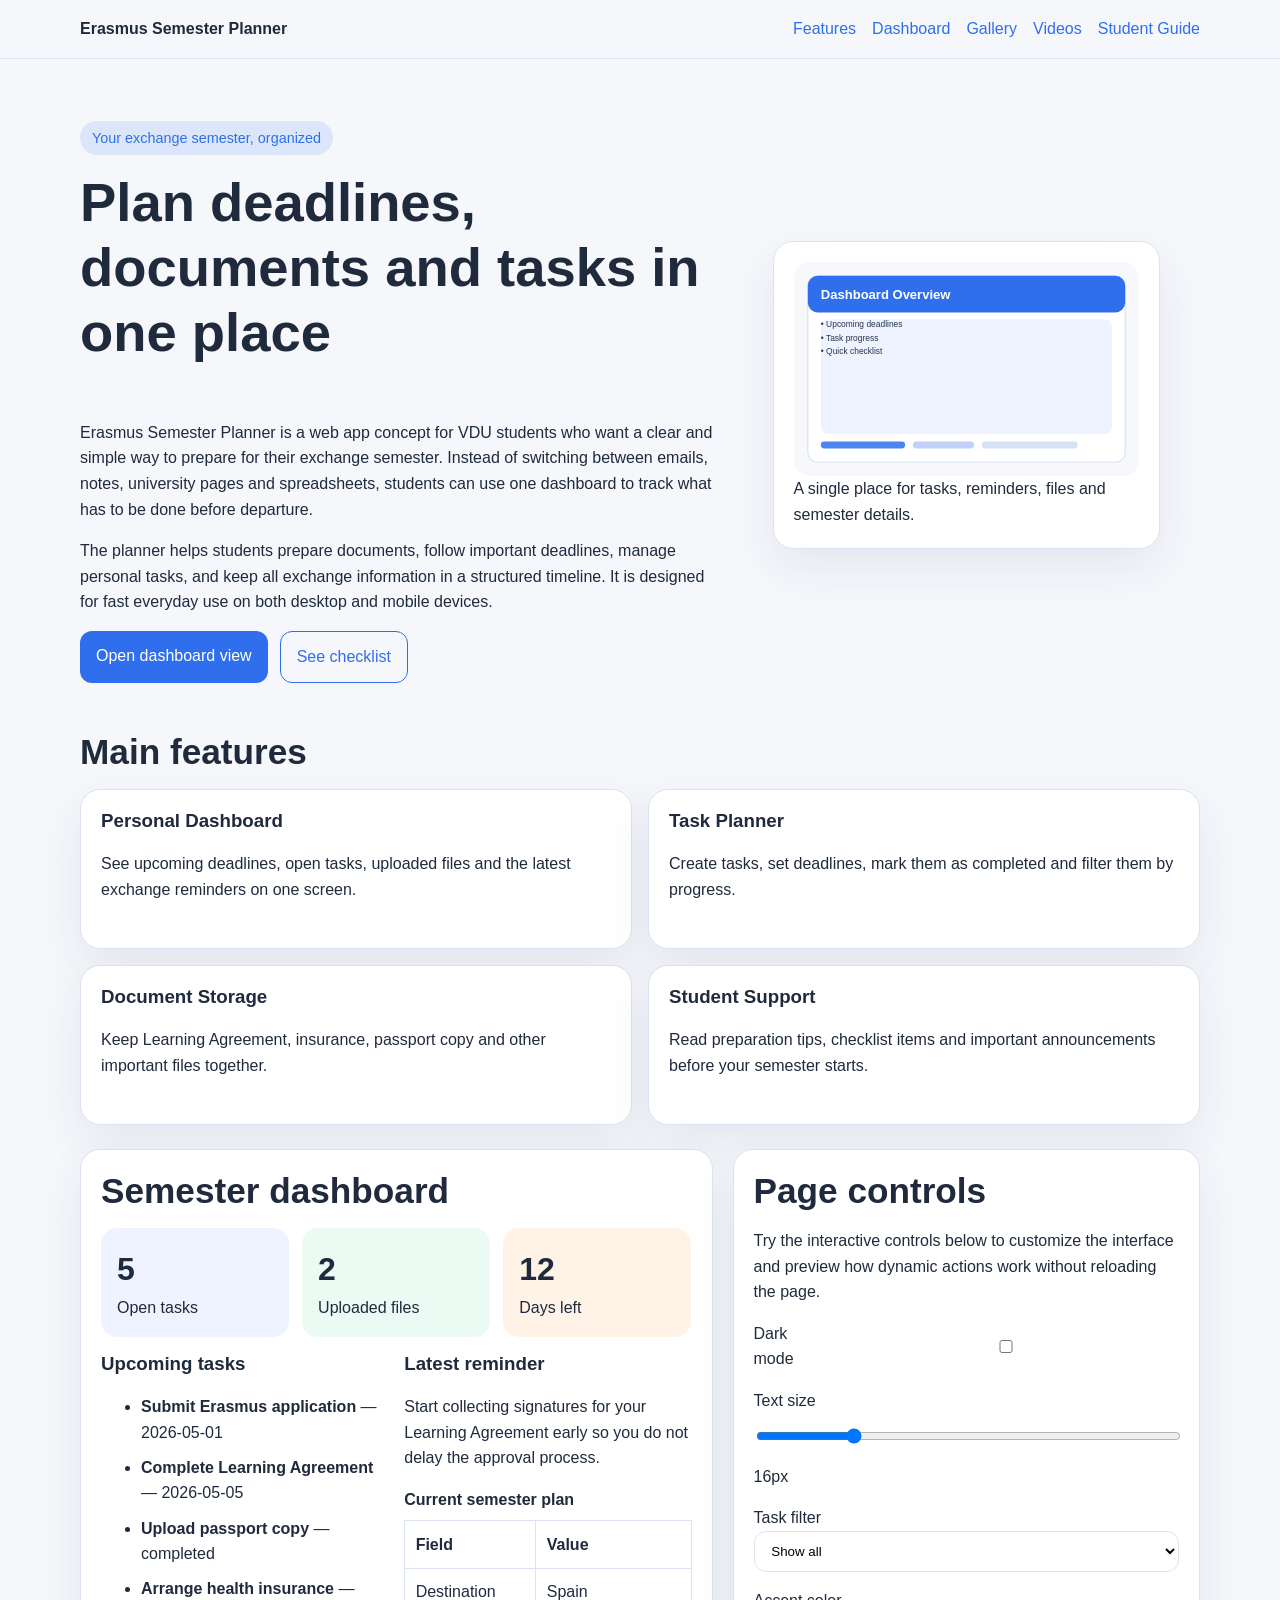
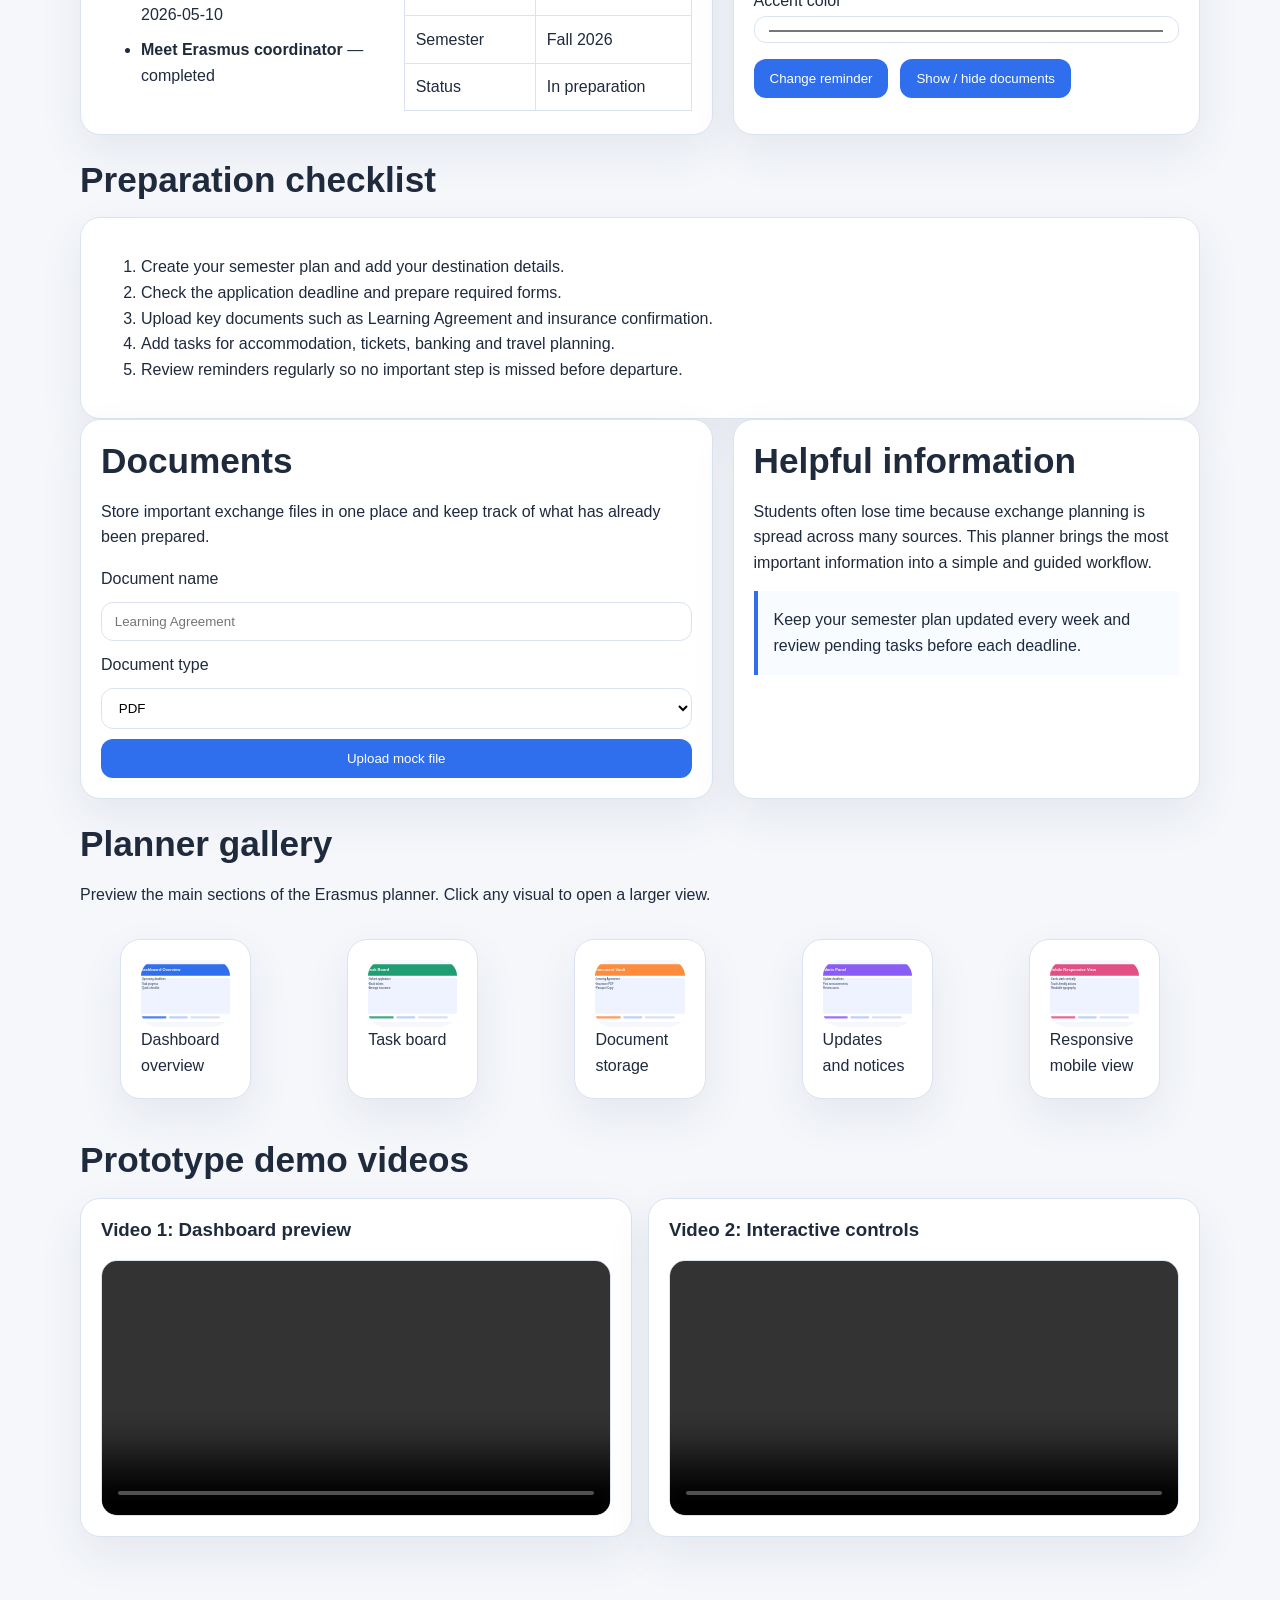
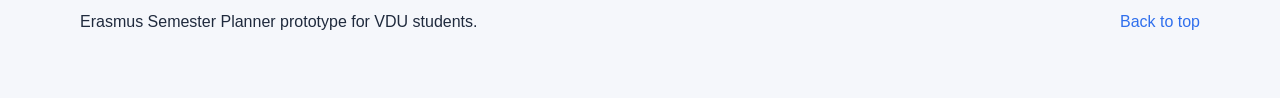
==== index.html @ f9276a6d "Update index.html" ====
<!DOCTYPE html>
<html lang="en">
<head>
  <meta charset="UTF-8" />
  <meta name="viewport" content="width=device-width, initial-scale=1.0" />
  <meta name="description" content="Erasmus Semester Planner for VDU Students - responsive frontend prototype" />
  <title>Erasmus Semester Planner</title>
  <link rel="stylesheet" href="styles.css" />
</head>
<body>
  <header class="site-header" id="top">
    <div class="container nav-wrap">
      <a class="brand" href="#hero">Erasmus Semester Planner</a>
      <nav>
        <ul class="nav-list">
          <li><a href="#features">Features</a></li>
          <li><a href="#dashboard">Dashboard</a></li>
          <li><a href="#gallery">Gallery</a></li>
          <li><a href="#videos">Videos</a></li>
          <li><a href="details.html">Student Guide</a></li>
        </ul>
      </nav>
    </div>
  </header>

  <main>
    <section class="hero container grid-2" id="hero">
      <article>
        <p class="eyebrow">Your exchange semester, organized</p>
        <h1>Plan deadlines, documents and tasks in one place</h1>
        <p>
          Erasmus Semester Planner is a web app concept for VDU students who want a clear and simple way to prepare for their exchange semester.
          Instead of switching between emails, notes, university pages and spreadsheets, students can use one dashboard to track what has to be done before departure.
        </p>
        <p>
          The planner helps students prepare documents, follow important deadlines, manage personal tasks, and keep all exchange information in a structured timeline.
          It is designed for fast everyday use on both desktop and mobile devices.
        </p>
        <div class="cta-row">
          <a class="button primary" href="#dashboard">Open dashboard view</a>
          <a class="button secondary" href="#checklist">See checklist</a>
        </div>
      </article>
      <figure class="hero-card card">
        <img src="planner-dashboard.svg" alt="Dashboard illustration for Erasmus Semester Planner" />
        <figcaption>A single place for tasks, reminders, files and semester details.</figcaption>
      </figure>
    </section>

    <section class="container" id="features">
      <h2>Main features</h2>
      <div class="card-grid">
        <article class="card feature-card">
          <h3>Personal Dashboard</h3>
          <p>See upcoming deadlines, open tasks, uploaded files and the latest exchange reminders on one screen.</p>
        </article>
        <article class="card feature-card">
          <h3>Task Planner</h3>
          <p>Create tasks, set deadlines, mark them as completed and filter them by progress.</p>
        </article>
        <article class="card feature-card">
          <h3>Document Storage</h3>
          <p>Keep Learning Agreement, insurance, passport copy and other important files together.</p>
        </article>
        <article class="card feature-card">
          <h3>Student Support</h3>
          <p>Read preparation tips, checklist items and important announcements before your semester starts.</p>
        </article>
      </div>
    </section>

    <section class="container grid-2" id="dashboard">
      <article class="card dashboard-panel">
        <h2>Semester dashboard</h2>
        <div class="stats">
          <div class="stat-box">
            <span class="stat-number" id="taskCount">5</span>
            <span class="stat-label">Open tasks</span>
          </div>
          <div class="stat-box accent-green">
            <span class="stat-number">2</span>
            <span class="stat-label">Uploaded files</span>
          </div>
          <div class="stat-box accent-orange">
            <span class="stat-number">12</span>
            <span class="stat-label">Days left</span>
          </div>
        </div>

        <div class="two-columns">
          <div>
            <h3>Upcoming tasks</h3>
            <ul class="check-list" id="taskList">
              <li data-status="pending"><strong>Submit Erasmus application</strong> — 2026-05-01</li>
              <li data-status="pending"><strong>Complete Learning Agreement</strong> — 2026-05-05</li>
              <li data-status="completed"><strong>Upload passport copy</strong> — completed</li>
              <li data-status="pending"><strong>Arrange health insurance</strong> — 2026-05-10</li>
              <li data-status="completed"><strong>Meet Erasmus coordinator</strong> — completed</li>
            </ul>
          </div>
          <aside>
            <h3>Latest reminder</h3>
            <p id="announcementText">Start collecting signatures for your Learning Agreement early so you do not delay the approval process.</p>
            <table>
              <caption>Current semester plan</caption>
              <thead>
                <tr><th>Field</th><th>Value</th></tr>
              </thead>
              <tbody>
                <tr><td>Destination</td><td>Spain</td></tr>
                <tr><td>Semester</td><td>Fall 2026</td></tr>
                <tr><td>Status</td><td>In preparation</td></tr>
              </tbody>
            </table>
          </aside>
        </div>
      </article>

      <aside class="card controls-panel" id="controls">
        <h2>Page controls</h2>
        <p>Try the interactive controls below to customize the interface and preview how dynamic actions work without reloading the page.</p>

        <div class="control-group">
          <label class="switch-row">
            <span>Dark mode</span>
            <input type="checkbox" id="themeToggle" />
          </label>
        </div>

        <div class="control-group">
          <label for="fontSlider">Text size</label>
          <input type="range" id="fontSlider" min="15" max="20" value="16" />
          <span id="fontValue">16px</span>
        </div>

        <div class="control-group">
          <label for="statusFilter">Task filter</label>
          <select id="statusFilter">
            <option value="all">Show all</option>
            <option value="pending">Pending only</option>
            <option value="completed">Completed only</option>
          </select>
        </div>

        <div class="control-group">
          <label for="colorPicker">Accent color</label>
          <input type="color" id="colorPicker" value="#2f6fed" />
        </div>

        <div class="control-group buttons-stack">
          <button id="messageBtn">Change reminder</button>
          <button id="toggleDocsBtn">Show / hide documents</button>
        </div>
      </aside>
    </section>

    <section class="container" id="checklist">
      <h2>Preparation checklist</h2>
      <div class="card checklist-card">
        <ol>
          <li>Create your semester plan and add your destination details.</li>
          <li>Check the application deadline and prepare required forms.</li>
          <li>Upload key documents such as Learning Agreement and insurance confirmation.</li>
          <li>Add tasks for accommodation, tickets, banking and travel planning.</li>
          <li>Review reminders regularly so no important step is missed before departure.</li>
        </ol>
      </div>
    </section>

    <section class="container grid-2" id="docs-and-admin">
      <article class="card" id="documentsBlock">
        <h2>Documents</h2>
        <p>Store important exchange files in one place and keep track of what has already been prepared.</p>
        <form class="simple-form">
          <label for="docName">Document name</label>
          <input id="docName" type="text" placeholder="Learning Agreement" />
          <label for="docType">Document type</label>
          <select id="docType">
            <option>PDF</option>
            <option>Image</option>
            <option>Form</option>
          </select>
          <button type="button">Upload mock file</button>
        </form>
      </article>

      <article class="card">
        <h2>Helpful information</h2>
        <p>Students often lose time because exchange planning is spread across many sources. This planner brings the most important information into a simple and guided workflow.</p>
        <blockquote>
          Keep your semester plan updated every week and review pending tasks before each deadline.
        </blockquote>
      </article>
    </section>

    <section class="container" id="gallery">
      <h2>Planner gallery</h2>
      <p>Preview the main sections of the Erasmus planner. Click any visual to open a larger view.</p>
      <div class="gallery-grid">
        <figure class="gallery-item card"><img src="planner-dashboard.svg" alt="Planner dashboard visual" /><figcaption>Dashboard overview</figcaption></figure>
        <figure class="gallery-item card"><img src="task-board.svg" alt="Task board visual" /><figcaption>Task board</figcaption></figure>
        <figure class="gallery-item card"><img src="document-vault.svg" alt="Document vault visual" /><figcaption>Document storage</figcaption></figure>
        <figure class="gallery-item card"><img src="admin-panel.svg" alt="Admin panel visual" /><figcaption>Updates and notices</figcaption></figure>
        <figure class="gallery-item card"><img src="mobile-view.svg" alt="Mobile responsive visual" /><figcaption>Responsive mobile view</figcaption></figure>
      </div>
    </section>

    <section class="container" id="videos">
      <h2>Prototype demo videos</h2>
      <div class="video-grid">
        <article class="card">
          <h3>Video 1: Dashboard preview</h3>
          <video controls preload="metadata">
            <source src="assets/videos/demo-dashboard.mp4" type="video/mp4" />
            Your browser does not support the video tag.
          </video>
        </article>
        <article class="card">
          <h3>Video 2: Interactive controls</h3>
          <video controls preload="metadata">
            <source src="assets/videos/demo-task-controls.mp4" type="video/mp4" />
            Your browser does not support the video tag.
          </video>
        </article>
      </div>
    </section>
  </main>

  <footer class="site-footer">
    <div class="container footer-wrap">
      <p>Erasmus Semester Planner prototype for VDU students.</p>
      <a href="#top">Back to top</a>
    </div>
  </footer>

  <dialog id="lightbox">
    <img id="lightboxImage" alt="Expanded preview" />
    <button id="closeLightbox">Close</button>
  </dialog>

  <script src="script.js"></script>
</body>
</html>
---- styles.css ----
:root {
  --bg: #f5f7fb;
  --surface: #ffffff;
  --text: #1f2a3d;
  --muted: #5a6b84;
  --line: #dbe3f0;
  --accent: #2f6fed;
  --shadow: 0 18px 45px rgba(32, 51, 84, 0.08);
  --radius: 20px;
  --base-font: 16px;
}

* { box-sizing: border-box; }
html { scroll-behavior: smooth; }
body {
  margin: 0;
  font-family: Arial, Helvetica, sans-serif;
  background: var(--bg);
  color: var(--text);
  font-size: var(--base-font);
  line-height: 1.6;
}
img, video { max-width: 100%; display: block; border-radius: 16px; }
a { color: var(--accent); text-decoration: none; }
a:hover { text-decoration: underline; }
.container { width: min(1120px, calc(100% - 2rem)); margin: 0 auto; }
.card {
  background: var(--surface);
  border: 1px solid var(--line);
  border-radius: var(--radius);
  box-shadow: var(--shadow);
  padding: 1.25rem;
}
.site-header {
  position: sticky;
  top: 0;
  z-index: 50;
  background: rgba(245, 247, 251, 0.96);
  border-bottom: 1px solid var(--line);
  backdrop-filter: blur(10px);
}
.nav-wrap, .footer-wrap {
  display: flex;
  align-items: center;
  justify-content: space-between;
  gap: 1rem;
  padding: 1rem 0;
}
.nav-list {
  display: flex;
  gap: 1rem;
  list-style: none;
  margin: 0;
  padding: 0;
  flex-wrap: wrap;
}
.brand { font-weight: 700; color: var(--text); }
.hero { padding: 3rem 0 1.5rem; align-items: center; }
.eyebrow {
  display: inline-block;
  background: rgba(47,111,237,0.12);
  color: var(--accent);
  padding: 0.35rem 0.75rem;
  border-radius: 999px;
  font-size: 0.9rem;
}
h1, h2, h3 { line-height: 1.2; margin-top: 0; }
h1 { font-size: clamp(2rem, 5vw, 3.4rem); }
h2 { font-size: clamp(1.6rem, 3vw, 2.2rem); margin-bottom: 1rem; }
.grid-2 {
  display: grid;
  grid-template-columns: 1.15fr 0.85fr;
  gap: 1.25rem;
  margin-bottom: 1.5rem;
}
.card-grid, .gallery-grid, .video-grid {
  display: grid;
  grid-template-columns: repeat(2, minmax(0, 1fr));
  gap: 1rem;
  margin-bottom: 1.5rem;
}
.gallery-grid { grid-template-columns: repeat(5, minmax(0, 1fr)); }
.cta-row, .buttons-stack {
  display: flex;
  flex-wrap: wrap;
  gap: 0.75rem;
}
.button, button {
  background: var(--accent);
  color: white;
  border: none;
  border-radius: 12px;
  padding: 0.75rem 1rem;
  cursor: pointer;
  transition: transform 0.2s ease, opacity 0.2s ease;
}
.button.secondary { background: transparent; color: var(--accent); border: 1px solid var(--accent); }
.button:hover, button:hover, .gallery-item:hover { transform: translateY(-2px); }
.feature-card { min-height: 160px; }
.stats {
  display: grid;
  grid-template-columns: repeat(3, minmax(0, 1fr));
  gap: 0.8rem;
  margin-bottom: 1rem;
}
.stat-box {
  background: #eef3ff;
  border-radius: 16px;
  padding: 1rem;
}
.accent-green { background: #ebfbf4; }
.accent-orange { background: #fff3e8; }
.stat-number { display: block; font-size: 2rem; font-weight: 700; }
.two-columns {
  display: grid;
  grid-template-columns: 1fr 1fr;
  gap: 1rem;
}
.check-list li { margin-bottom: 0.6rem; }
.controls-panel .control-group { margin-bottom: 1rem; }
.switch-row {
  display: flex;
  justify-content: space-between;
  align-items: center;
  gap: 1rem;
}
.simple-form {
  display: grid;
  gap: 0.65rem;
}
input, select {
  width: 100%;
  padding: 0.7rem 0.8rem;
  border: 1px solid var(--line);
  border-radius: 12px;
  background: white;
}
table {
  width: 100%;
  border-collapse: collapse;
  margin-top: 0.75rem;
}
caption { text-align: left; font-weight: 700; margin-bottom: 0.5rem; }
th, td {
  padding: 0.65rem;
  border: 1px solid var(--line);
  text-align: left;
}
.gallery-item {
  overflow: hidden;
  cursor: pointer;
  transition: transform 0.2s ease, box-shadow 0.2s ease;
}
.gallery-item img { transition: transform 0.3s ease; aspect-ratio: 4/3; object-fit: cover; }
.gallery-item:hover img { transform: scale(1.04); }
video { width: 100%; border: 1px solid var(--line); }
blockquote {
  margin: 1rem 0 0;
  padding: 1rem;
  border-left: 4px solid var(--accent);
  background: #f8fbff;
}
.site-footer { padding: 1rem 0 2rem; }
#lightbox {
  border: none;
  border-radius: 20px;
  padding: 1rem;
  width: min(90vw, 900px);
}
#lightbox::backdrop { background: rgba(0,0,0,0.55); }
.hidden { display: none; }
body.dark {
  --bg: #101726;
  --surface: #182234;
  --text: #f1f5ff;
  --muted: #c4d0e8;
  --line: #2b3952;
  --shadow: 0 18px 45px rgba(0, 0, 0, 0.22);
}
@media (max-width: 980px) {
  .grid-2, .two-columns, .gallery-grid, .video-grid, .card-grid { grid-template-columns: 1fr 1fr; }
}
@media (max-width: 760px) {
  .nav-wrap, .footer-wrap, .grid-2, .two-columns, .gallery-grid, .video-grid, .card-grid, .stats {
    grid-template-columns: 1fr;
    flex-direction: column;
    align-items: stretch;
  }
  .gallery-grid { display: grid; }
  .nav-wrap { align-items: flex-start; }
}
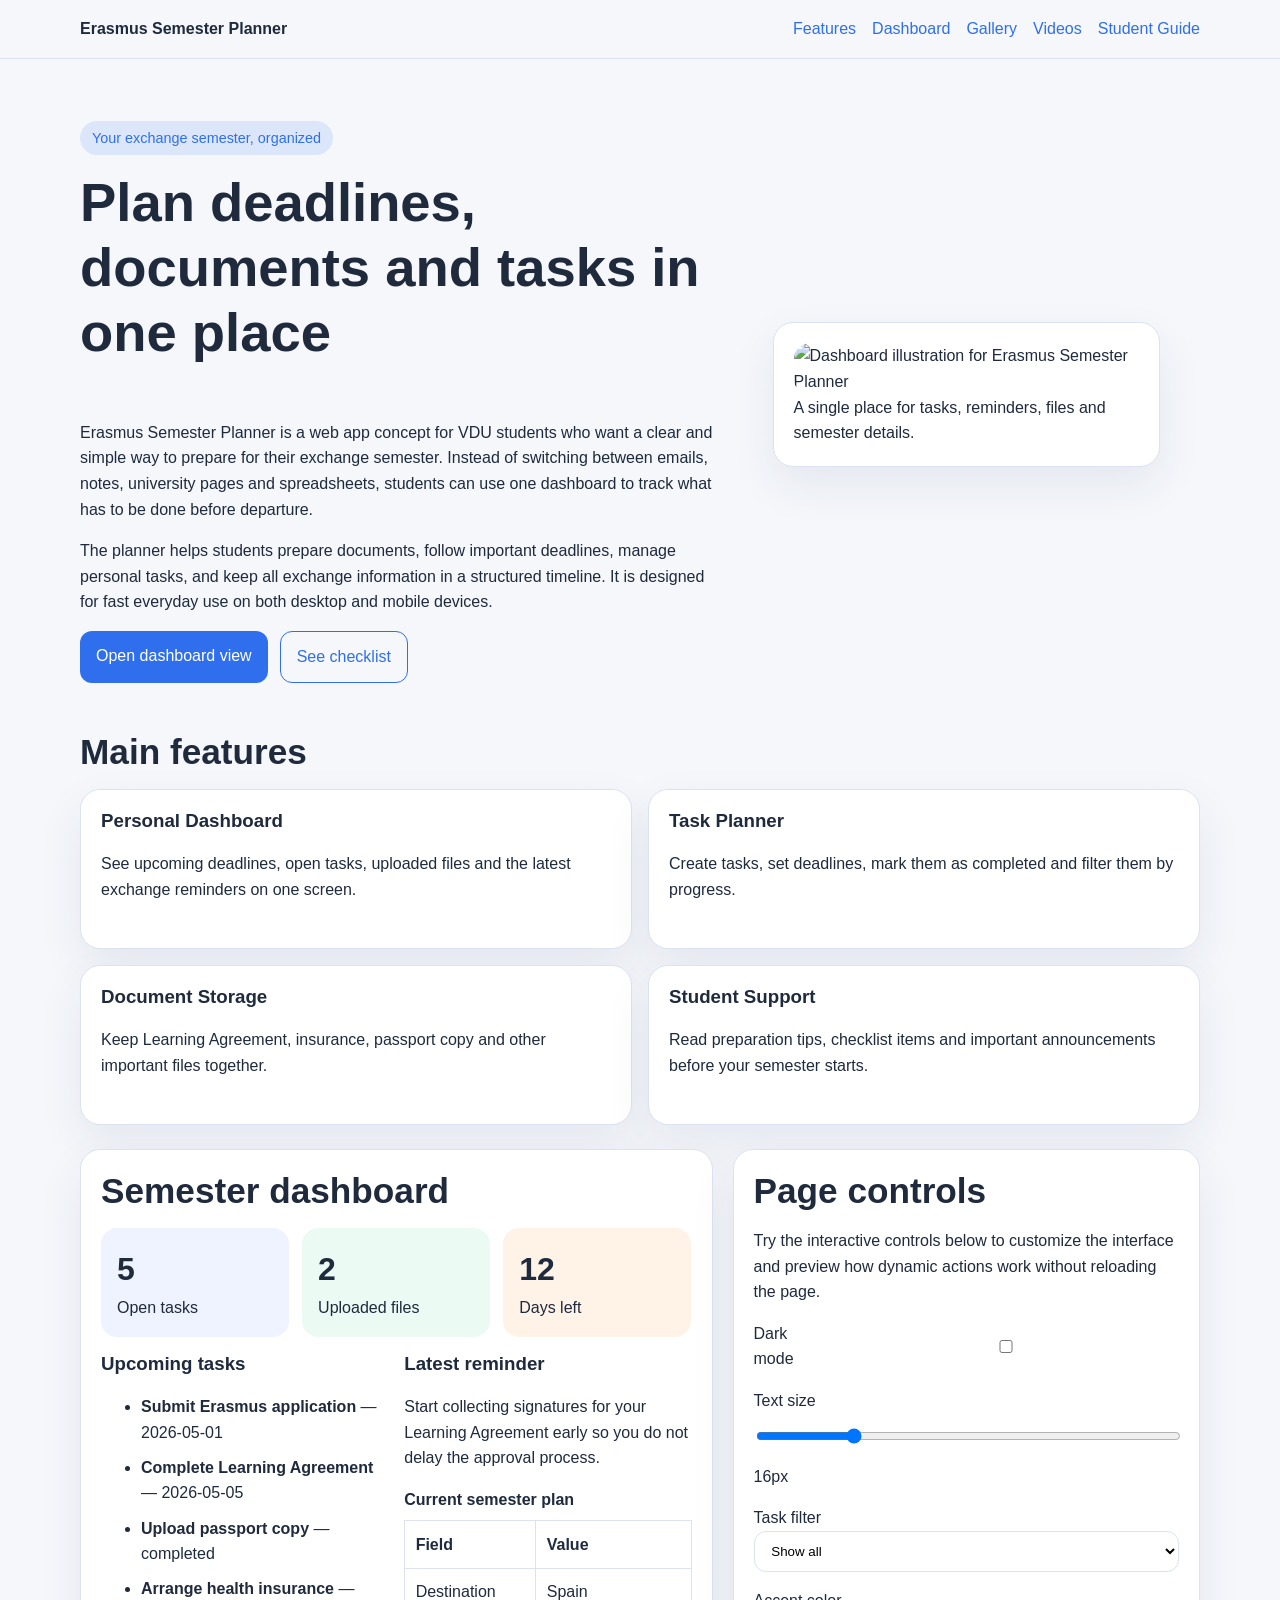
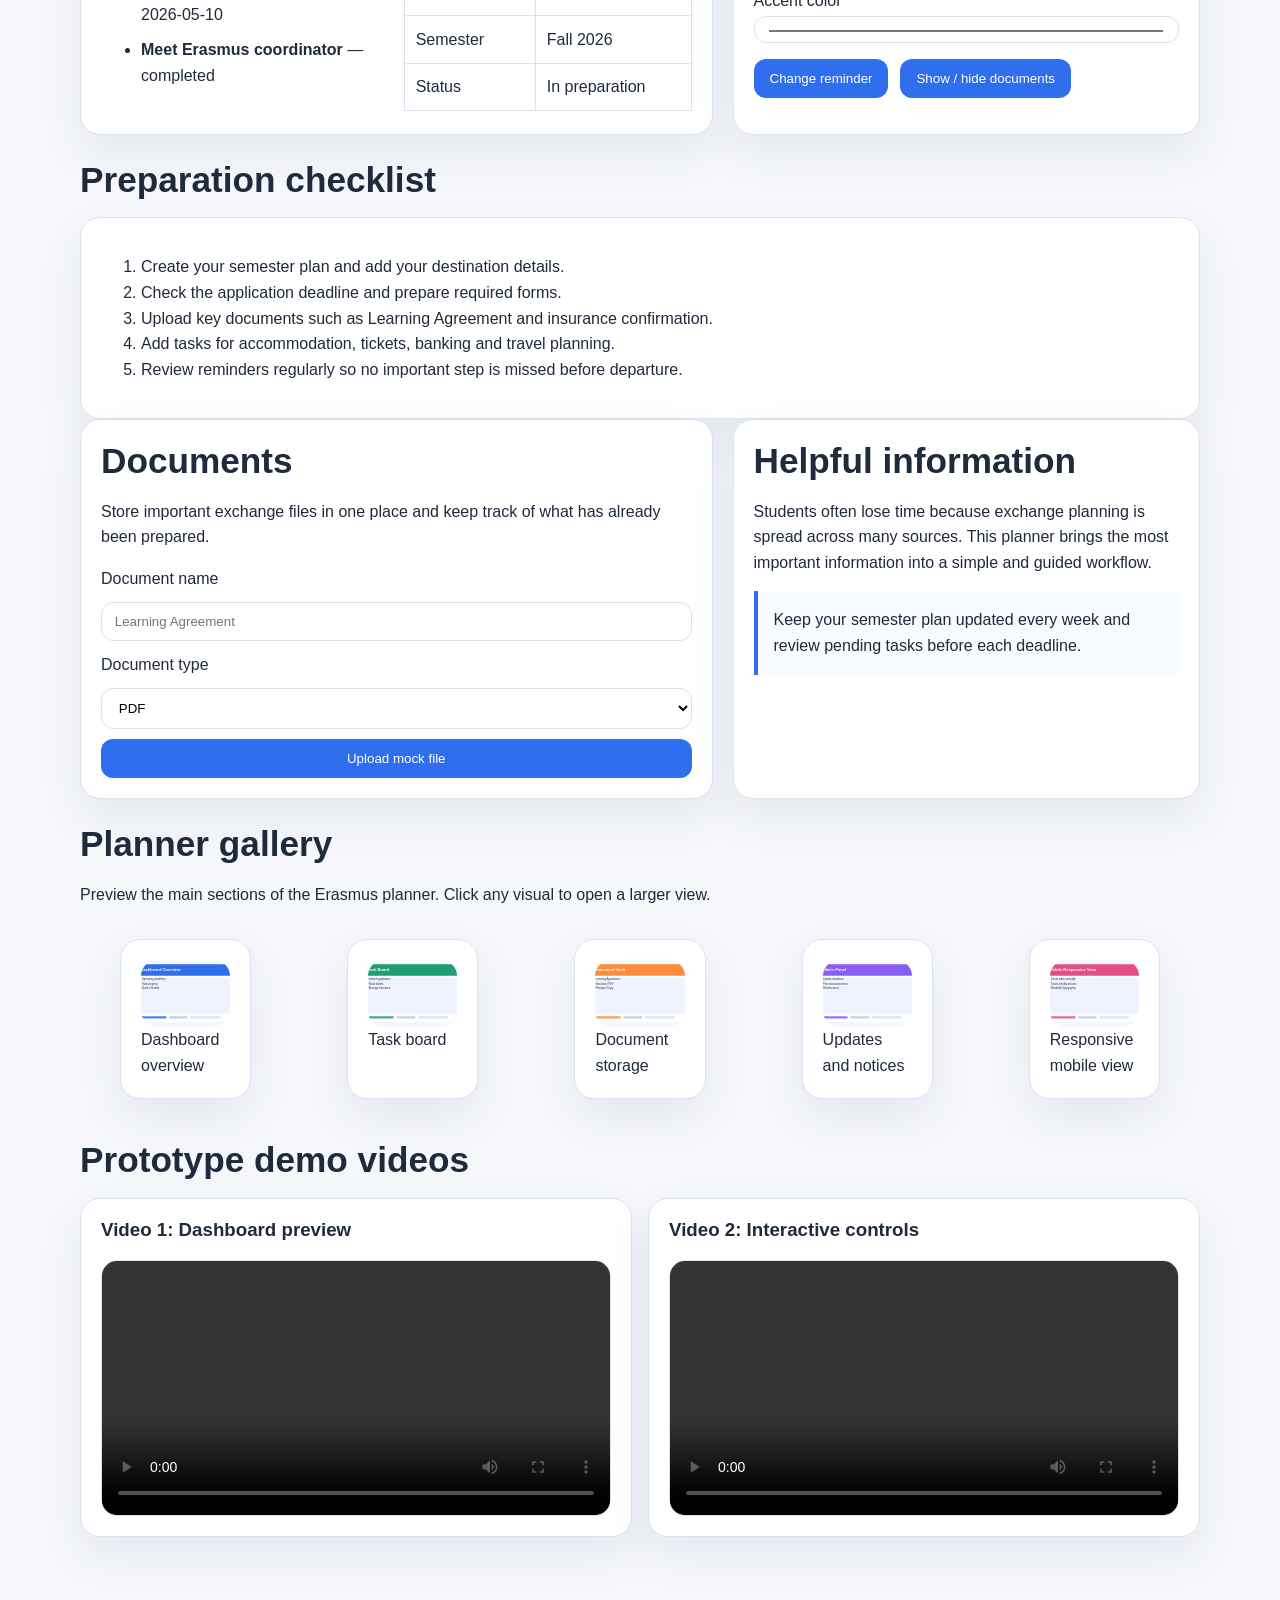
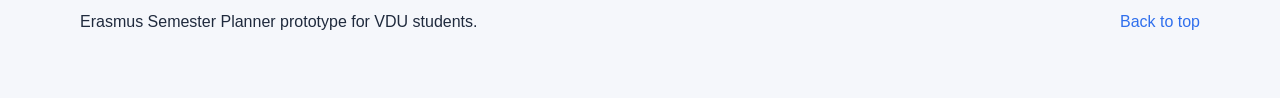
==== commit ac073514: "Update index.html" ====
--- a/index.html
+++ b/index.html
@@ -42,7 +42,7 @@
         </div>
       </article>
       <figure class="hero-card card">
-        <img src="planner-dashboard.svg" alt="Dashboard illustration for Erasmus Semester Planner" />
+        <img src="assets/planner-dashboard.svg" alt="Dashboard illustration for Erasmus Semester Planner" />
         <figcaption>A single place for tasks, reminders, files and semester details.</figcaption>
       </figure>
     </section>
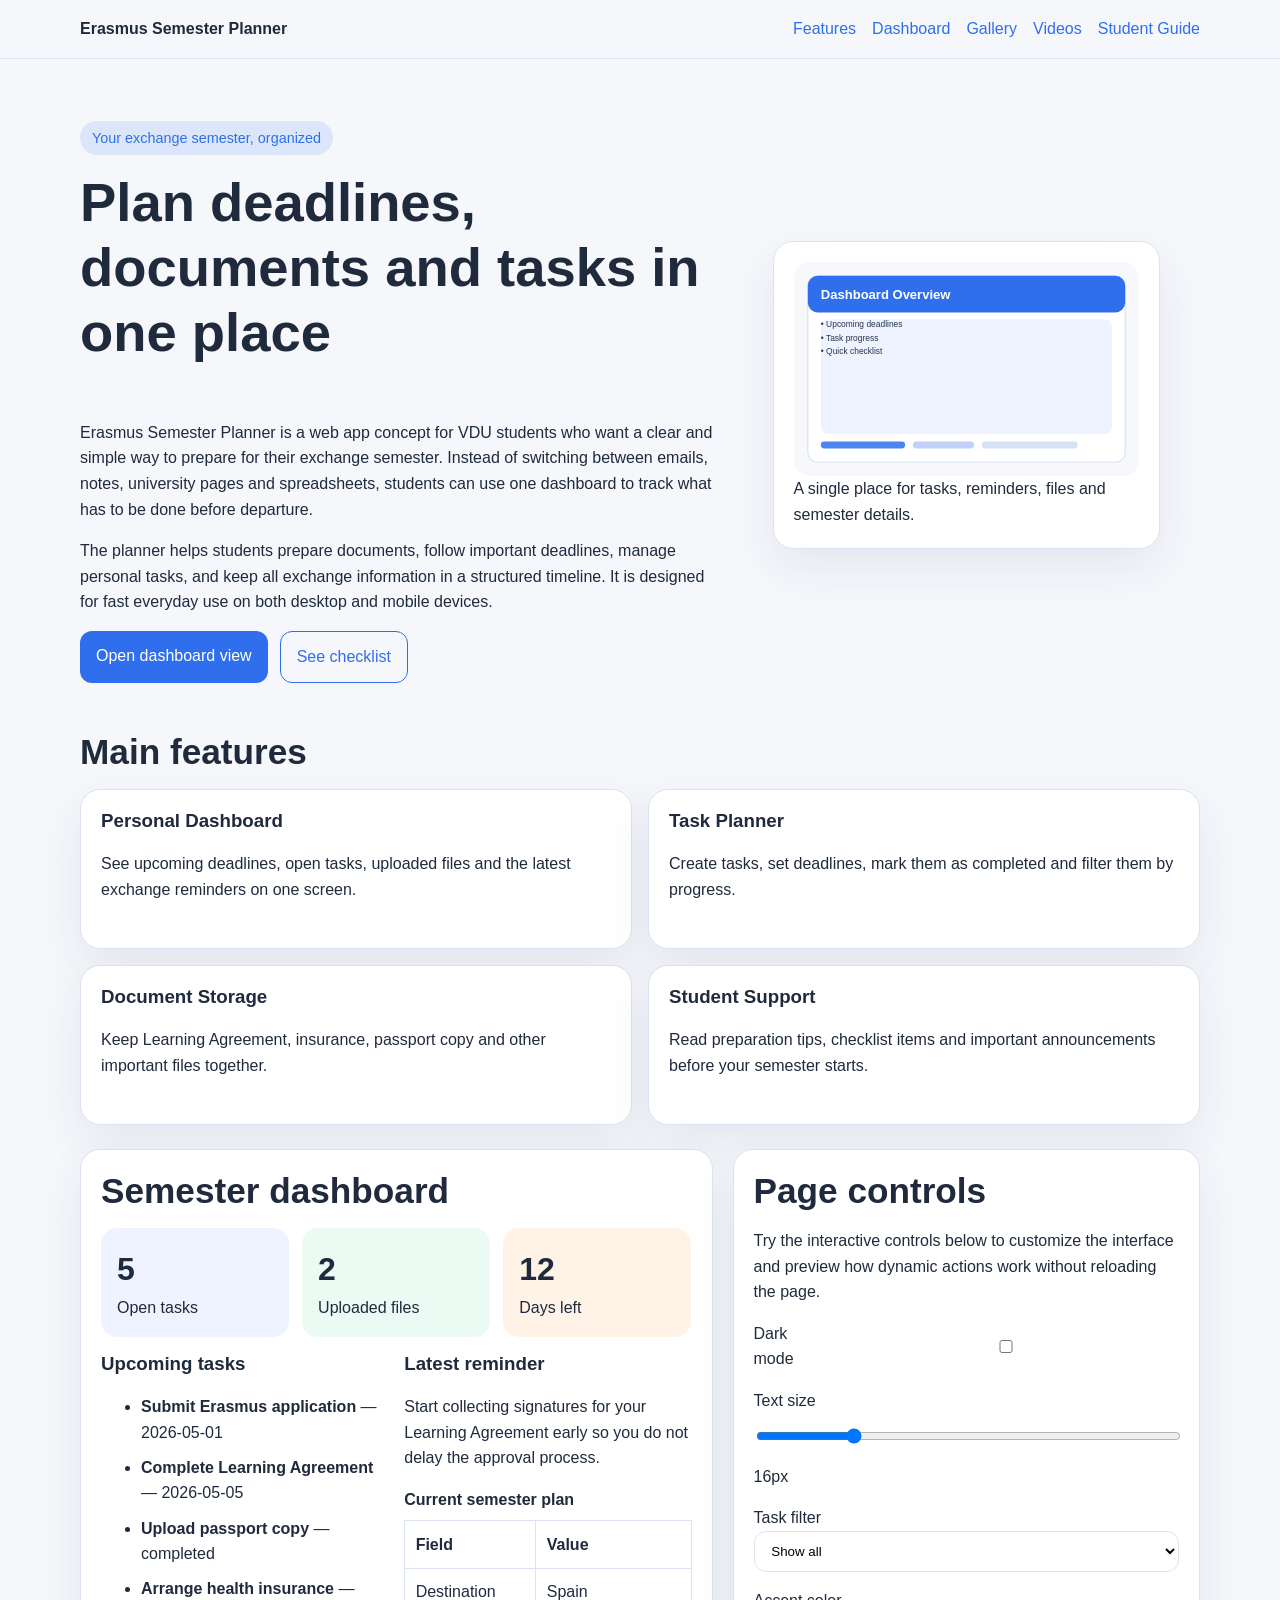
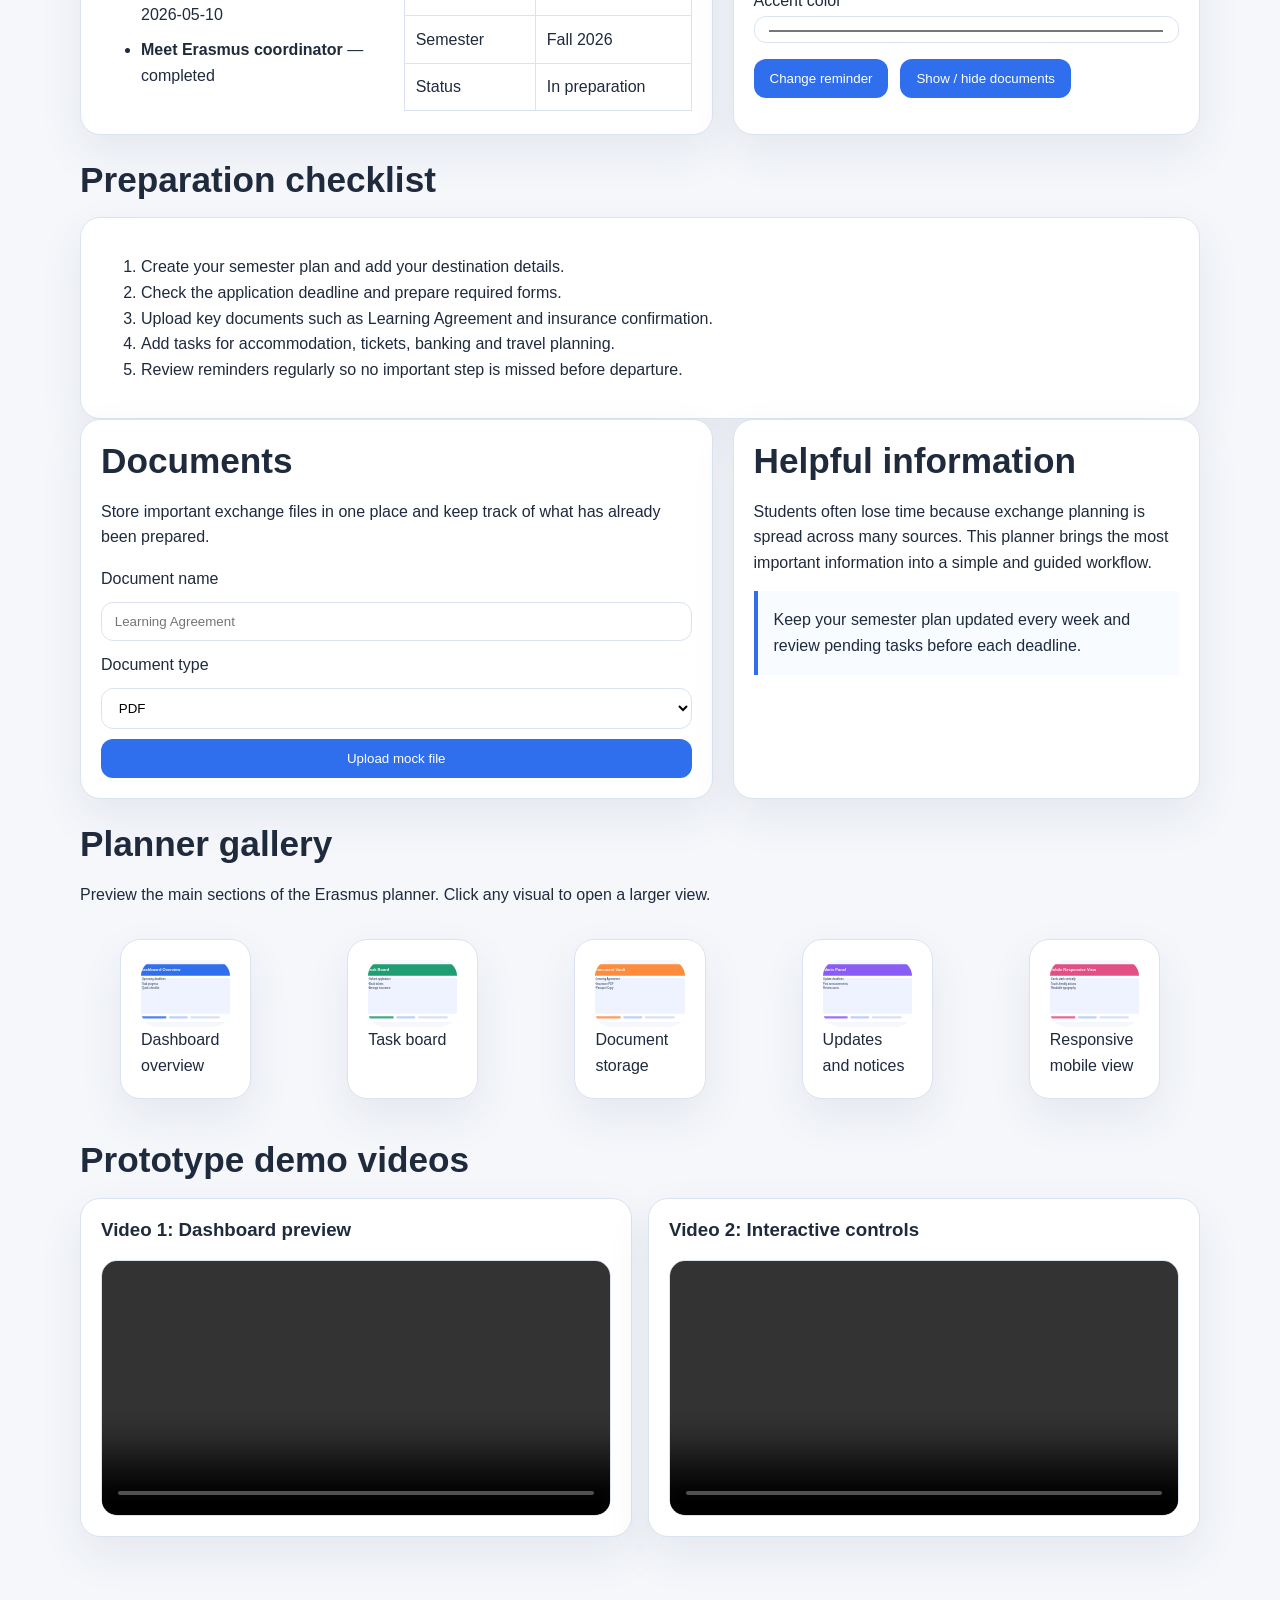
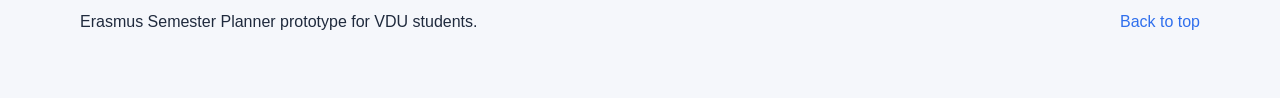
==== commit fcdbae9c: "Update index.html" ====
--- a/index.html
+++ b/index.html
@@ -42,7 +42,7 @@
         </div>
       </article>
       <figure class="hero-card card">
-        <img src="assets/planner-dashboard.svg" alt="Dashboard illustration for Erasmus Semester Planner" />
+        <img src="planner-dashboard.svg" alt="Dashboard illustration for Erasmus Semester Planner" />
         <figcaption>A single place for tasks, reminders, files and semester details.</figcaption>
       </figure>
     </section>
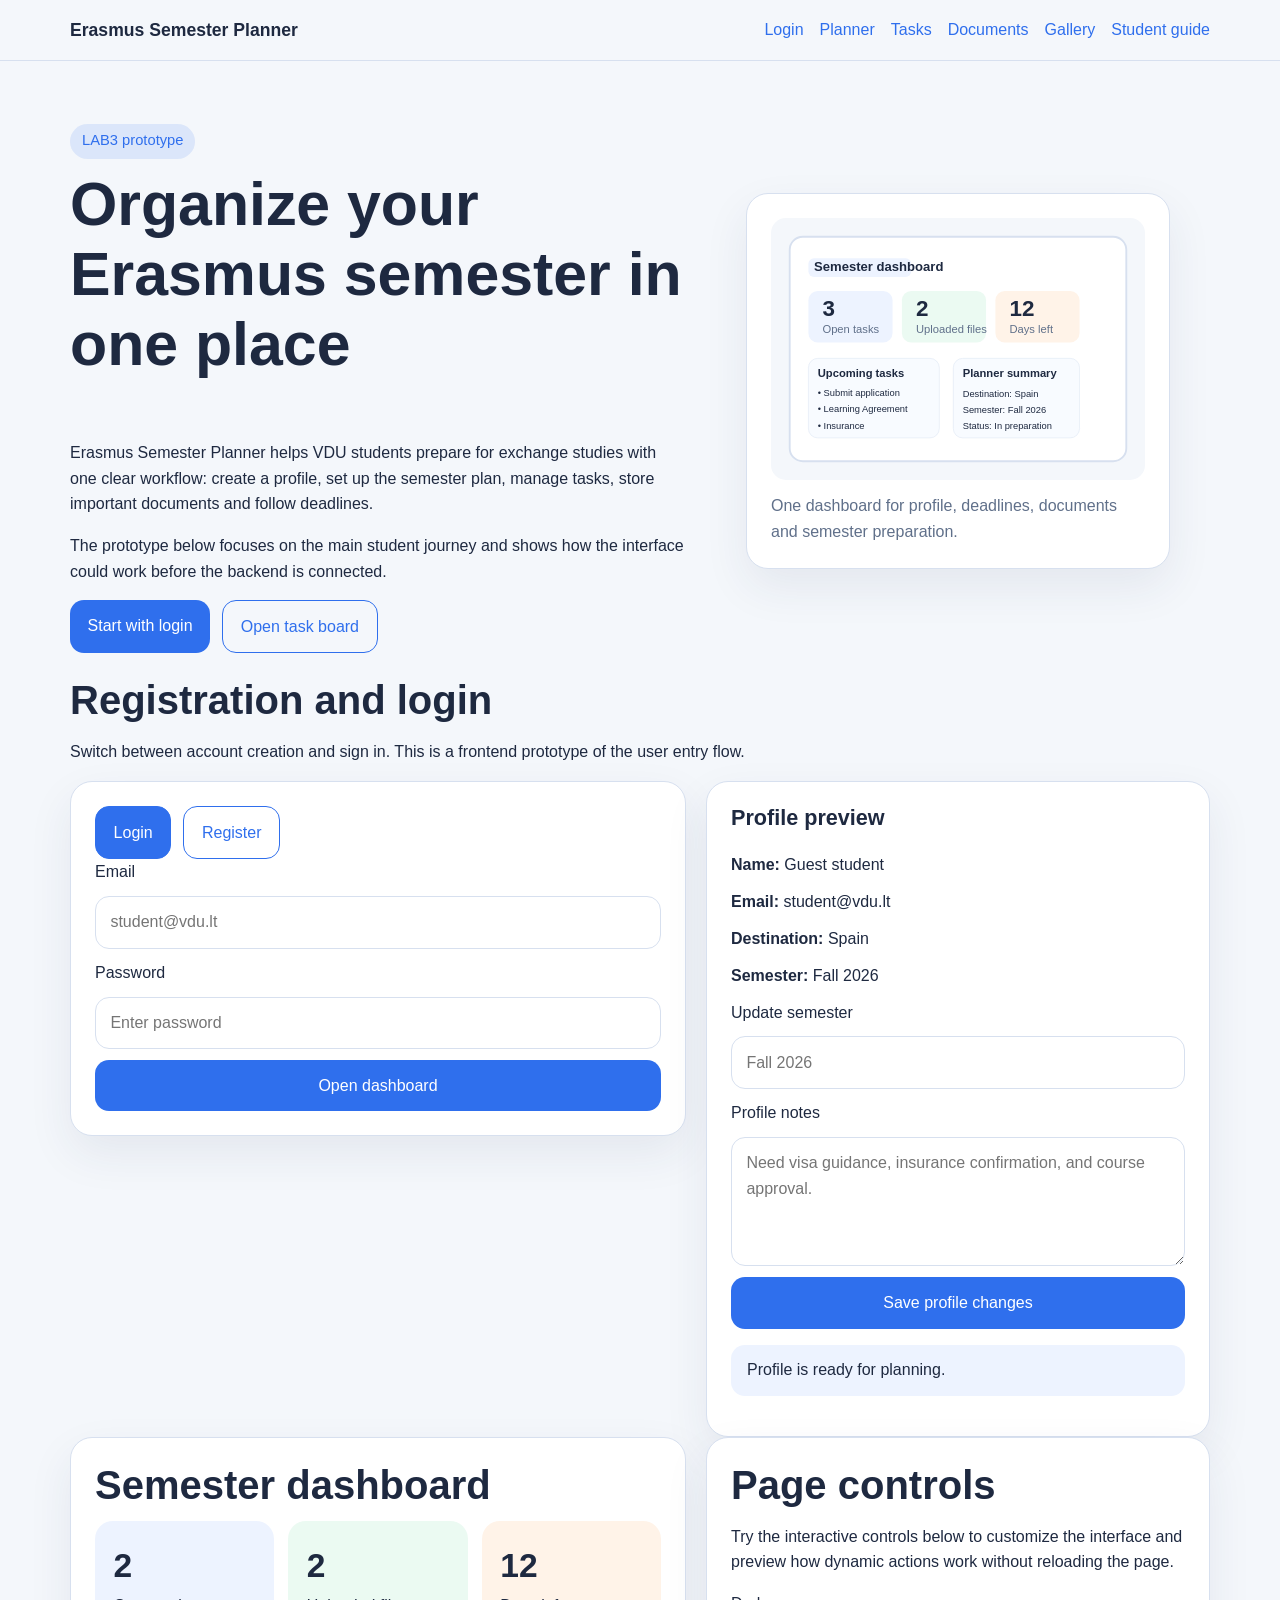
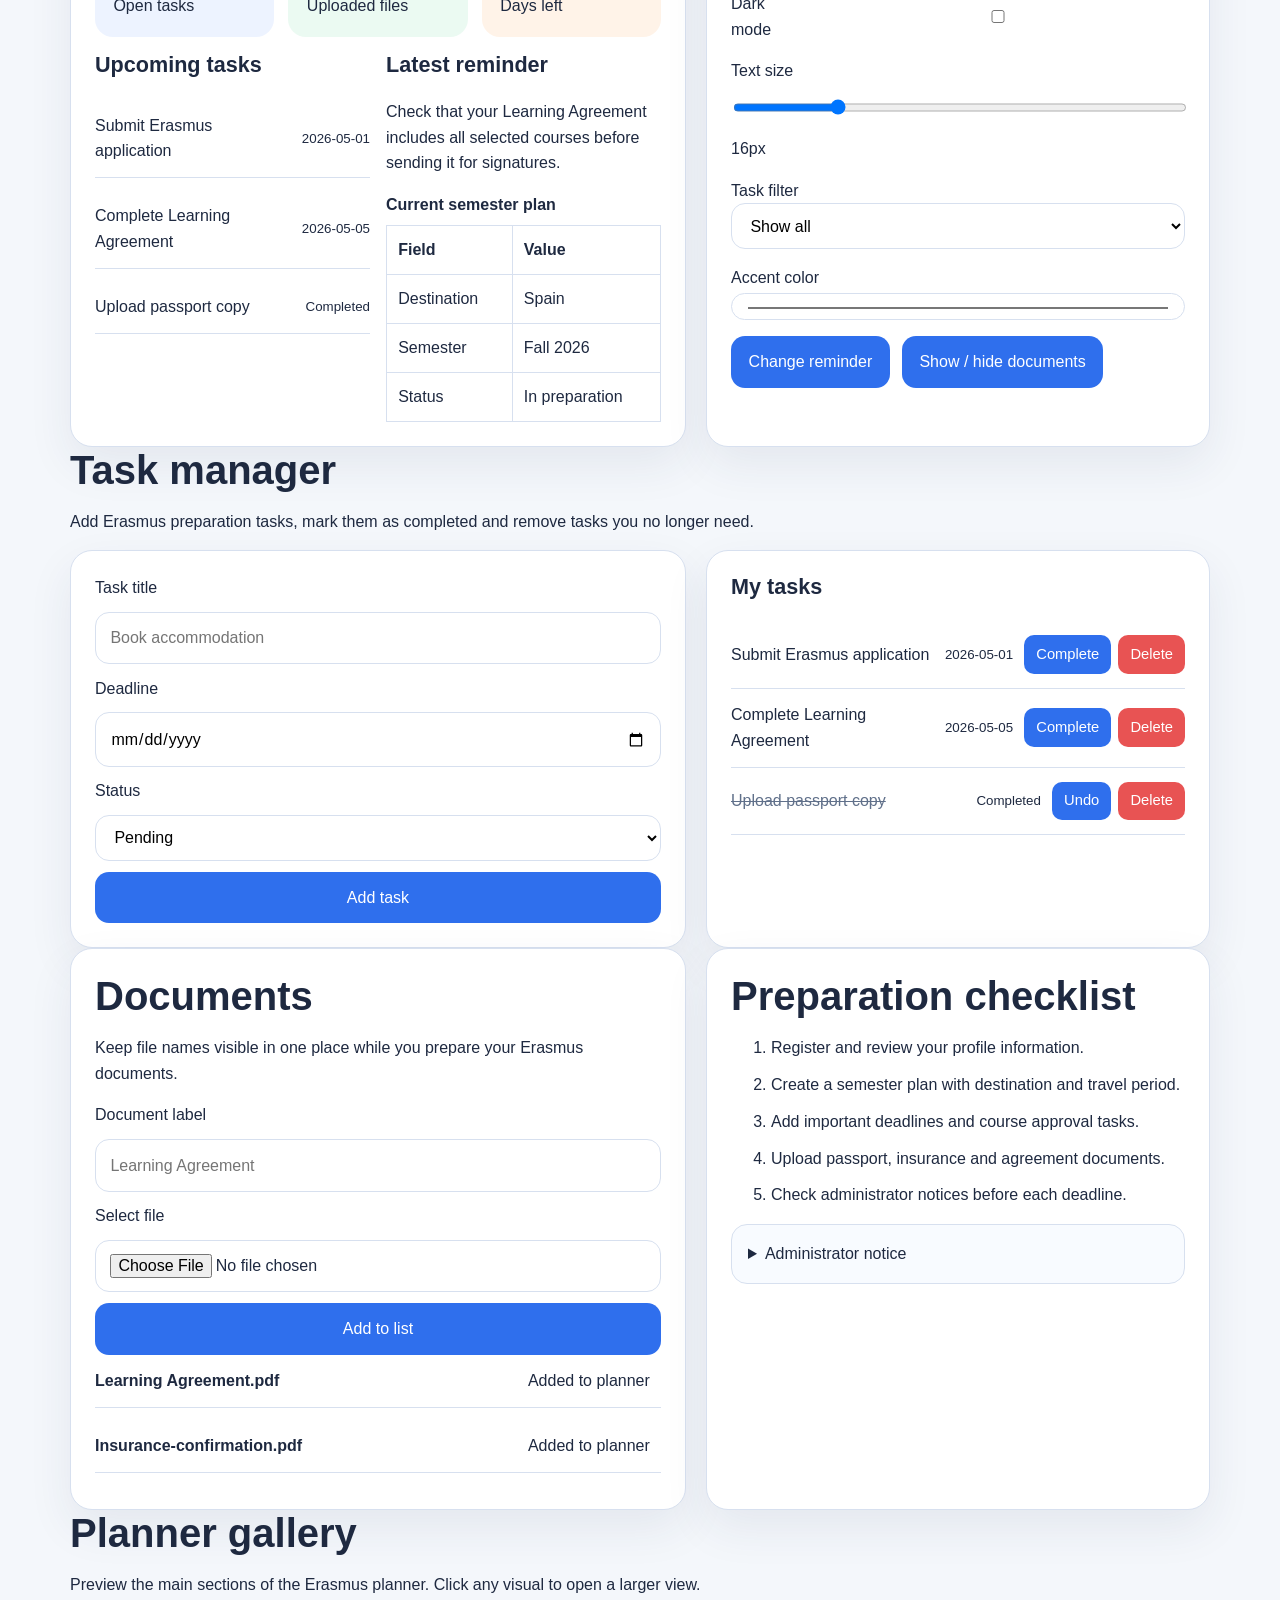
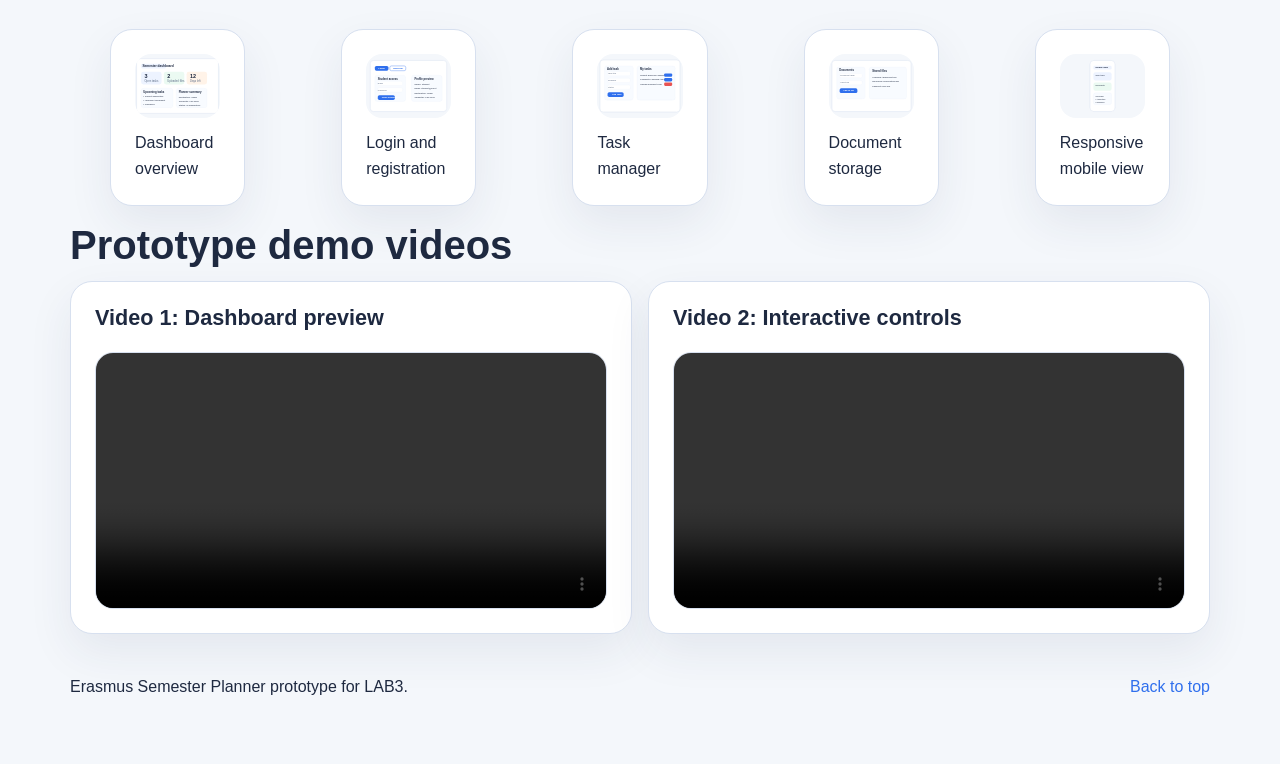
==== commit 31c64492: "Add files via upload" ====
--- a/index.html
+++ b/index.html
@@ -3,7 +3,7 @@
 <head>
   <meta charset="UTF-8" />
   <meta name="viewport" content="width=device-width, initial-scale=1.0" />
-  <meta name="description" content="Erasmus Semester Planner for VDU Students - responsive frontend prototype" />
+  <meta name="description" content="Frontend prototype of an Erasmus Semester Planner for VDU students." />
   <title>Erasmus Semester Planner</title>
   <link rel="stylesheet" href="styles.css" />
 </head>
@@ -13,11 +13,12 @@
       <a class="brand" href="#hero">Erasmus Semester Planner</a>
       <nav>
         <ul class="nav-list">
-          <li><a href="#features">Features</a></li>
-          <li><a href="#dashboard">Dashboard</a></li>
+          <li><a href="#auth">Login</a></li>
+          <li><a href="#planner">Planner</a></li>
+          <li><a href="#tasks">Tasks</a></li>
+          <li><a href="#documents">Documents</a></li>
           <li><a href="#gallery">Gallery</a></li>
-          <li><a href="#videos">Videos</a></li>
-          <li><a href="details.html">Student Guide</a></li>
+          <li><a href="details.html">Student guide</a></li>
         </ul>
       </nav>
     </div>
@@ -26,63 +27,93 @@
   <main>
     <section class="hero container grid-2" id="hero">
       <article>
-        <p class="eyebrow">Your exchange semester, organized</p>
-        <h1>Plan deadlines, documents and tasks in one place</h1>
+        <p class="eyebrow">LAB3 prototype</p>
+        <h1>Organize your Erasmus semester in one place</h1>
         <p>
-          Erasmus Semester Planner is a web app concept for VDU students who want a clear and simple way to prepare for their exchange semester.
-          Instead of switching between emails, notes, university pages and spreadsheets, students can use one dashboard to track what has to be done before departure.
+          Erasmus Semester Planner helps VDU students prepare for exchange studies with one clear workflow:
+          create a profile, set up the semester plan, manage tasks, store important documents and follow deadlines.
         </p>
         <p>
-          The planner helps students prepare documents, follow important deadlines, manage personal tasks, and keep all exchange information in a structured timeline.
-          It is designed for fast everyday use on both desktop and mobile devices.
+          The prototype below focuses on the main student journey and shows how the interface could work before the backend is connected.
         </p>
         <div class="cta-row">
-          <a class="button primary" href="#dashboard">Open dashboard view</a>
-          <a class="button secondary" href="#checklist">See checklist</a>
-        </div>
-      </article>
-      <figure class="hero-card card">
-        <img src="planner-dashboard.svg" alt="Dashboard illustration for Erasmus Semester Planner" />
-        <figcaption>A single place for tasks, reminders, files and semester details.</figcaption>
+          <a class="button primary" href="#auth">Start with login</a>
+          <a class="button secondary" href="#tasks">Open task board</a>
+        </div>
+      </article>
+      <figure class="card hero-card">
+        <img src="planner-hero.svg" alt="Illustration of Erasmus planner dashboard" />
+        <figcaption>One dashboard for profile, deadlines, documents and semester preparation.</figcaption>
       </figure>
     </section>
 
-    <section class="container" id="features">
-      <h2>Main features</h2>
-      <div class="card-grid">
-        <article class="card feature-card">
-          <h3>Personal Dashboard</h3>
-          <p>See upcoming deadlines, open tasks, uploaded files and the latest exchange reminders on one screen.</p>
-        </article>
-        <article class="card feature-card">
-          <h3>Task Planner</h3>
-          <p>Create tasks, set deadlines, mark them as completed and filter them by progress.</p>
-        </article>
-        <article class="card feature-card">
-          <h3>Document Storage</h3>
-          <p>Keep Learning Agreement, insurance, passport copy and other important files together.</p>
-        </article>
-        <article class="card feature-card">
-          <h3>Student Support</h3>
-          <p>Read preparation tips, checklist items and important announcements before your semester starts.</p>
-        </article>
-      </div>
-    </section>
-
-    <section class="container grid-2" id="dashboard">
+    <section class="container" id="auth">
+      <div class="section-head">
+        <h2>Registration and login</h2>
+        <p>Switch between account creation and sign in. This is a frontend prototype of the user entry flow.</p>
+      </div>
+      <div class="grid-2 auth-layout">
+        <article class="card auth-card">
+          <div class="tab-row" role="tablist" aria-label="Authentication tabs">
+            <button class="tab-button active" id="showLogin" type="button">Login</button>
+            <button class="tab-button" id="showRegister" type="button">Register</button>
+          </div>
+
+          <form id="loginForm" class="simple-form">
+            <label for="loginEmail">Email</label>
+            <input id="loginEmail" type="email" placeholder="student@vdu.lt" required />
+            <label for="loginPassword">Password</label>
+            <input id="loginPassword" type="password" placeholder="Enter password" required />
+            <button type="submit">Open dashboard</button>
+          </form>
+
+          <form id="registerForm" class="simple-form hidden">
+            <label for="registerName">Full name</label>
+            <input id="registerName" type="text" placeholder="Yaroslava Halushko" required />
+            <label for="registerEmail">Email</label>
+            <input id="registerEmail" type="email" placeholder="student@vdu.lt" required />
+            <label for="registerCountry">Destination country</label>
+            <input id="registerCountry" type="text" placeholder="Spain" required />
+            <label for="registerPassword">Password</label>
+            <input id="registerPassword" type="password" placeholder="Create password" required />
+            <button type="submit">Create profile</button>
+          </form>
+        </article>
+
+        <aside class="card profile-card">
+          <h3>Profile preview</h3>
+          <div class="profile-grid">
+            <p><strong>Name:</strong> <span id="profileName">Guest student</span></p>
+            <p><strong>Email:</strong> <span id="profileEmail">student@vdu.lt</span></p>
+            <p><strong>Destination:</strong> <span id="profileCountry">Spain</span></p>
+            <p><strong>Semester:</strong> <span id="profileSemester">Fall 2026</span></p>
+          </div>
+          <form id="profileForm" class="simple-form profile-form">
+            <label for="profileSemesterInput">Update semester</label>
+            <input id="profileSemesterInput" type="text" placeholder="Fall 2026" />
+            <label for="profileNotes">Profile notes</label>
+            <textarea id="profileNotes" rows="4" placeholder="Need visa guidance, insurance confirmation, and course approval."></textarea>
+            <button type="submit">Save profile changes</button>
+          </form>
+          <p class="status-badge" id="profileStatus">Profile is ready for planning.</p>
+        </aside>
+      </div>
+    </section>
+
+    <section class="container grid-2" id="planner">
       <article class="card dashboard-panel">
         <h2>Semester dashboard</h2>
         <div class="stats">
           <div class="stat-box">
-            <span class="stat-number" id="taskCount">5</span>
+            <span class="stat-number" id="openTaskCount">3</span>
             <span class="stat-label">Open tasks</span>
           </div>
           <div class="stat-box accent-green">
-            <span class="stat-number">2</span>
+            <span class="stat-number" id="docCount">2</span>
             <span class="stat-label">Uploaded files</span>
           </div>
           <div class="stat-box accent-orange">
-            <span class="stat-number">12</span>
+            <span class="stat-number" id="daysLeft">12</span>
             <span class="stat-label">Days left</span>
           </div>
         </div>
@@ -90,25 +121,23 @@
         <div class="two-columns">
           <div>
             <h3>Upcoming tasks</h3>
-            <ul class="check-list" id="taskList">
-              <li data-status="pending"><strong>Submit Erasmus application</strong> — 2026-05-01</li>
-              <li data-status="pending"><strong>Complete Learning Agreement</strong> — 2026-05-05</li>
-              <li data-status="completed"><strong>Upload passport copy</strong> — completed</li>
-              <li data-status="pending"><strong>Arrange health insurance</strong> — 2026-05-10</li>
-              <li data-status="completed"><strong>Meet Erasmus coordinator</strong> — completed</li>
+            <ul class="task-list compact" id="taskPreviewList">
+              <li><span>Submit Erasmus application</span><small>2026-05-01</small></li>
+              <li><span>Complete Learning Agreement</span><small>2026-05-05</small></li>
+              <li><span>Arrange health insurance</span><small>2026-05-10</small></li>
             </ul>
           </div>
           <aside>
             <h3>Latest reminder</h3>
-            <p id="announcementText">Start collecting signatures for your Learning Agreement early so you do not delay the approval process.</p>
+            <p id="announcementText">Check that your Learning Agreement includes all selected courses before sending it for signatures.</p>
             <table>
               <caption>Current semester plan</caption>
               <thead>
                 <tr><th>Field</th><th>Value</th></tr>
               </thead>
               <tbody>
-                <tr><td>Destination</td><td>Spain</td></tr>
-                <tr><td>Semester</td><td>Fall 2026</td></tr>
+                <tr><td>Destination</td><td id="summaryCountry">Spain</td></tr>
+                <tr><td>Semester</td><td id="summarySemester">Fall 2026</td></tr>
                 <tr><td>Status</td><td>In preparation</td></tr>
               </tbody>
             </table>
@@ -147,61 +176,88 @@
           <input type="color" id="colorPicker" value="#2f6fed" />
         </div>
 
-        <div class="control-group buttons-stack">
-          <button id="messageBtn">Change reminder</button>
-          <button id="toggleDocsBtn">Show / hide documents</button>
+        <div class="buttons-stack">
+          <button id="messageBtn" type="button">Change reminder</button>
+          <button id="toggleDocsBtn" type="button">Show / hide documents</button>
         </div>
       </aside>
     </section>
 
-    <section class="container" id="checklist">
-      <h2>Preparation checklist</h2>
-      <div class="card checklist-card">
-        <ol>
-          <li>Create your semester plan and add your destination details.</li>
-          <li>Check the application deadline and prepare required forms.</li>
-          <li>Upload key documents such as Learning Agreement and insurance confirmation.</li>
-          <li>Add tasks for accommodation, tickets, banking and travel planning.</li>
-          <li>Review reminders regularly so no important step is missed before departure.</li>
+    <section class="container" id="tasks">
+      <div class="section-head">
+        <h2>Task manager</h2>
+        <p>Add Erasmus preparation tasks, mark them as completed and remove tasks you no longer need.</p>
+      </div>
+      <div class="grid-2">
+        <article class="card">
+          <form id="taskForm" class="task-form">
+            <label for="taskTitle">Task title</label>
+            <input id="taskTitle" type="text" placeholder="Book accommodation" required />
+            <label for="taskDeadline">Deadline</label>
+            <input id="taskDeadline" type="date" required />
+            <label for="taskStatus">Status</label>
+            <select id="taskStatus">
+              <option value="pending">Pending</option>
+              <option value="completed">Completed</option>
+            </select>
+            <button type="submit">Add task</button>
+          </form>
+        </article>
+        <article class="card">
+          <h3>My tasks</h3>
+          <ul class="task-list" id="taskList">
+            <li data-status="pending"><span>Submit Erasmus application</span><small>2026-05-01</small><div class="task-actions"><button type="button" class="small-btn complete-btn">Complete</button><button type="button" class="small-btn danger-btn delete-btn">Delete</button></div></li>
+            <li data-status="pending"><span>Complete Learning Agreement</span><small>2026-05-05</small><div class="task-actions"><button type="button" class="small-btn complete-btn">Complete</button><button type="button" class="small-btn danger-btn delete-btn">Delete</button></div></li>
+            <li data-status="completed" class="done"><span>Upload passport copy</span><small>Completed</small><div class="task-actions"><button type="button" class="small-btn complete-btn">Undo</button><button type="button" class="small-btn danger-btn delete-btn">Delete</button></div></li>
+          </ul>
+        </article>
+      </div>
+    </section>
+
+    <section class="container grid-2" id="documents-section">
+      <article class="card" id="documentsBlock">
+        <h2 id="documents">Documents</h2>
+        <p>Keep file names visible in one place while you prepare your Erasmus documents.</p>
+        <form id="documentForm" class="simple-form">
+          <label for="documentTitle">Document label</label>
+          <input id="documentTitle" type="text" placeholder="Learning Agreement" required />
+          <label for="documentFile">Select file</label>
+          <input id="documentFile" type="file" />
+          <button type="submit">Add to list</button>
+        </form>
+        <ul class="document-list" id="documentList">
+          <li><strong>Learning Agreement.pdf</strong> <span>Added to planner</span></li>
+          <li><strong>Insurance-confirmation.pdf</strong> <span>Added to planner</span></li>
+        </ul>
+      </article>
+
+      <article class="card">
+        <h2>Preparation checklist</h2>
+        <ol class="checklist-list">
+          <li>Register and review your profile information.</li>
+          <li>Create a semester plan with destination and travel period.</li>
+          <li>Add important deadlines and course approval tasks.</li>
+          <li>Upload passport, insurance and agreement documents.</li>
+          <li>Check administrator notices before each deadline.</li>
         </ol>
-      </div>
-    </section>
-
-    <section class="container grid-2" id="docs-and-admin">
-      <article class="card" id="documentsBlock">
-        <h2>Documents</h2>
-        <p>Store important exchange files in one place and keep track of what has already been prepared.</p>
-        <form class="simple-form">
-          <label for="docName">Document name</label>
-          <input id="docName" type="text" placeholder="Learning Agreement" />
-          <label for="docType">Document type</label>
-          <select id="docType">
-            <option>PDF</option>
-            <option>Image</option>
-            <option>Form</option>
-          </select>
-          <button type="button">Upload mock file</button>
-        </form>
-      </article>
-
-      <article class="card">
-        <h2>Helpful information</h2>
-        <p>Students often lose time because exchange planning is spread across many sources. This planner brings the most important information into a simple and guided workflow.</p>
-        <blockquote>
-          Keep your semester plan updated every week and review pending tasks before each deadline.
-        </blockquote>
+        <details class="admin-note">
+          <summary>Administrator notice</summary>
+          <p>Course changes should be confirmed with the faculty coordinator before the final Learning Agreement is signed.</p>
+        </details>
       </article>
     </section>
 
     <section class="container" id="gallery">
-      <h2>Planner gallery</h2>
-      <p>Preview the main sections of the Erasmus planner. Click any visual to open a larger view.</p>
+      <div class="section-head">
+        <h2>Planner gallery</h2>
+        <p>Preview the main sections of the Erasmus planner. Click any visual to open a larger view.</p>
+      </div>
       <div class="gallery-grid">
-        <figure class="gallery-item card"><img src="planner-dashboard.svg" alt="Planner dashboard visual" /><figcaption>Dashboard overview</figcaption></figure>
-        <figure class="gallery-item card"><img src="task-board.svg" alt="Task board visual" /><figcaption>Task board</figcaption></figure>
-        <figure class="gallery-item card"><img src="document-vault.svg" alt="Document vault visual" /><figcaption>Document storage</figcaption></figure>
-        <figure class="gallery-item card"><img src="admin-panel.svg" alt="Admin panel visual" /><figcaption>Updates and notices</figcaption></figure>
-        <figure class="gallery-item card"><img src="mobile-view.svg" alt="Mobile responsive visual" /><figcaption>Responsive mobile view</figcaption></figure>
+        <figure class="gallery-item card"><img src="planner-hero.svg" alt="Dashboard overview" /><figcaption>Dashboard overview</figcaption></figure>
+        <figure class="gallery-item card"><img src="login-register.svg" alt="Login and registration screen" /><figcaption>Login and registration</figcaption></figure>
+        <figure class="gallery-item card"><img src="task-manager.svg" alt="Task manager screen" /><figcaption>Task manager</figcaption></figure>
+        <figure class="gallery-item card"><img src="document-center.svg" alt="Document storage screen" /><figcaption>Document storage</figcaption></figure>
+        <figure class="gallery-item card"><img src="mobile-view.svg" alt="Responsive mobile layout" /><figcaption>Responsive mobile view</figcaption></figure>
       </div>
     </section>
 
@@ -211,14 +267,14 @@
         <article class="card">
           <h3>Video 1: Dashboard preview</h3>
           <video controls preload="metadata">
-            <source src="assets/videos/demo-dashboard.mp4" type="video/mp4" />
+            <source src="demo-dashboard.mp4" type="video/mp4" />
             Your browser does not support the video tag.
           </video>
         </article>
         <article class="card">
           <h3>Video 2: Interactive controls</h3>
           <video controls preload="metadata">
-            <source src="assets/videos/demo-task-controls.mp4" type="video/mp4" />
+            <source src="demo-task-controls.mp4" type="video/mp4" />
             Your browser does not support the video tag.
           </video>
         </article>
@@ -228,14 +284,14 @@
 
   <footer class="site-footer">
     <div class="container footer-wrap">
-      <p>Erasmus Semester Planner prototype for VDU students.</p>
+      <p>Erasmus Semester Planner prototype for LAB3.</p>
       <a href="#top">Back to top</a>
     </div>
   </footer>
 
   <dialog id="lightbox">
     <img id="lightboxImage" alt="Expanded preview" />
-    <button id="closeLightbox">Close</button>
+    <button id="closeLightbox" type="button">Close</button>
   </dialog>
 
   <script src="script.js"></script>
--- a/styles.css
+++ b/styles.css
@@ -1,12 +1,15 @@
 :root {
-  --bg: #f5f7fb;
+  --bg: #f4f7fb;
   --surface: #ffffff;
-  --text: #1f2a3d;
-  --muted: #5a6b84;
-  --line: #dbe3f0;
+  --text: #1e2940;
+  --muted: #60708a;
+  --line: #d7e0ef;
   --accent: #2f6fed;
+  --soft-blue: #edf3ff;
+  --soft-green: #ebfaf2;
+  --soft-orange: #fff3e8;
   --shadow: 0 18px 45px rgba(32, 51, 84, 0.08);
-  --radius: 20px;
+  --radius: 22px;
   --base-font: 16px;
 }
 
@@ -20,24 +23,25 @@
   font-size: var(--base-font);
   line-height: 1.6;
 }
-img, video { max-width: 100%; display: block; border-radius: 16px; }
+img, video { max-width: 100%; display: block; }
 a { color: var(--accent); text-decoration: none; }
 a:hover { text-decoration: underline; }
-.container { width: min(1120px, calc(100% - 2rem)); margin: 0 auto; }
+button, input, select, textarea { font: inherit; }
+.container { width: min(1140px, calc(100% - 2rem)); margin: 0 auto; }
 .card {
   background: var(--surface);
   border: 1px solid var(--line);
   border-radius: var(--radius);
   box-shadow: var(--shadow);
-  padding: 1.25rem;
+  padding: 1.5rem;
 }
 .site-header {
   position: sticky;
   top: 0;
-  z-index: 50;
-  background: rgba(245, 247, 251, 0.96);
+  z-index: 100;
+  background: rgba(244, 247, 251, 0.96);
+  backdrop-filter: blur(10px);
   border-bottom: 1px solid var(--line);
-  backdrop-filter: blur(10px);
 }
 .nav-wrap, .footer-wrap {
   display: flex;
@@ -54,138 +58,244 @@
   padding: 0;
   flex-wrap: wrap;
 }
-.brand { font-weight: 700; color: var(--text); }
+.brand {
+  color: var(--text);
+  font-weight: 700;
+  font-size: 1.1rem;
+}
 .hero { padding: 3rem 0 1.5rem; align-items: center; }
 .eyebrow {
   display: inline-block;
+  margin-bottom: 0.7rem;
+  padding: 0.35rem 0.75rem;
   background: rgba(47,111,237,0.12);
   color: var(--accent);
-  padding: 0.35rem 0.75rem;
   border-radius: 999px;
-  font-size: 0.9rem;
-}
-h1, h2, h3 { line-height: 1.2; margin-top: 0; }
-h1 { font-size: clamp(2rem, 5vw, 3.4rem); }
-h2 { font-size: clamp(1.6rem, 3vw, 2.2rem); margin-bottom: 1rem; }
+  font-size: 0.92rem;
+}
+h1, h2, h3 { line-height: 1.15; margin-top: 0; }
+h1 { font-size: clamp(2.2rem, 5vw, 3.8rem); }
+h2 { font-size: clamp(1.7rem, 3.4vw, 2.5rem); margin-bottom: 0.8rem; }
+h3 { font-size: 1.35rem; }
+section { margin-bottom: 1.6rem; }
+.section-head { margin-bottom: 1rem; }
 .grid-2 {
   display: grid;
-  grid-template-columns: 1.15fr 0.85fr;
+  grid-template-columns: 1.1fr 0.9fr;
   gap: 1.25rem;
-  margin-bottom: 1.5rem;
-}
-.card-grid, .gallery-grid, .video-grid {
+}
+.auth-layout { align-items: start; }
+.card-grid, .video-grid {
   display: grid;
   grid-template-columns: repeat(2, minmax(0, 1fr));
   gap: 1rem;
-  margin-bottom: 1.5rem;
-}
-.gallery-grid { grid-template-columns: repeat(5, minmax(0, 1fr)); }
-.cta-row, .buttons-stack {
-  display: flex;
+}
+.gallery-grid {
+  display: grid;
+  grid-template-columns: repeat(5, minmax(0, 1fr));
+  gap: 1rem;
+}
+.cta-row, .buttons-stack, .tab-row {
+  display: flex;
+  gap: 0.75rem;
   flex-wrap: wrap;
-  gap: 0.75rem;
 }
 .button, button {
   background: var(--accent);
-  color: white;
+  color: #fff;
   border: none;
-  border-radius: 12px;
-  padding: 0.75rem 1rem;
+  border-radius: 14px;
+  padding: 0.8rem 1.1rem;
   cursor: pointer;
   transition: transform 0.2s ease, opacity 0.2s ease;
 }
-.button.secondary { background: transparent; color: var(--accent); border: 1px solid var(--accent); }
+.button.secondary, .tab-button {
+  background: transparent;
+  color: var(--accent);
+  border: 1px solid var(--accent);
+}
+.tab-button.active {
+  background: var(--accent);
+  color: white;
+}
 .button:hover, button:hover, .gallery-item:hover { transform: translateY(-2px); }
-.feature-card { min-height: 160px; }
+.hero-card figcaption { margin-top: 0.8rem; color: var(--muted); }
 .stats {
   display: grid;
   grid-template-columns: repeat(3, minmax(0, 1fr));
-  gap: 0.8rem;
+  gap: 0.9rem;
   margin-bottom: 1rem;
 }
 .stat-box {
-  background: #eef3ff;
-  border-radius: 16px;
-  padding: 1rem;
-}
-.accent-green { background: #ebfbf4; }
-.accent-orange { background: #fff3e8; }
-.stat-number { display: block; font-size: 2rem; font-weight: 700; }
+  padding: 1.15rem;
+  border-radius: 18px;
+  background: var(--soft-blue);
+}
+.accent-green { background: var(--soft-green); }
+.accent-orange { background: var(--soft-orange); }
+.stat-number {
+  display: block;
+  font-size: 2.1rem;
+  font-weight: 700;
+}
 .two-columns {
   display: grid;
   grid-template-columns: 1fr 1fr;
   gap: 1rem;
 }
-.check-list li { margin-bottom: 0.6rem; }
-.controls-panel .control-group { margin-bottom: 1rem; }
+.profile-grid p,
+.compact li,
+.document-list li,
+.checklist-list li { margin: 0 0 0.7rem; }
+.simple-form, .task-form {
+  display: grid;
+  gap: 0.7rem;
+}
+input, select, textarea {
+  width: 100%;
+  padding: 0.78rem 0.9rem;
+  border: 1px solid var(--line);
+  border-radius: 14px;
+  background: #fff;
+}
+textarea { resize: vertical; }
 .switch-row {
   display: flex;
+  align-items: center;
   justify-content: space-between;
+  gap: 1rem;
+}
+.control-group { margin-bottom: 1rem; }
+.status-badge {
+  margin-top: 1rem;
+  padding: 0.8rem 1rem;
+  border-radius: 14px;
+  background: var(--soft-blue);
+  color: var(--text);
+}
+.task-list, .document-list {
+  list-style: none;
+  margin: 0;
+  padding: 0;
+}
+.task-list li, .document-list li {
+  display: grid;
+  grid-template-columns: 1fr auto auto;
+  gap: 0.7rem;
   align-items: center;
-  gap: 1rem;
-}
-.simple-form {
-  display: grid;
-  gap: 0.65rem;
-}
-input, select {
-  width: 100%;
-  padding: 0.7rem 0.8rem;
-  border: 1px solid var(--line);
-  border-radius: 12px;
-  background: white;
+  padding: 0.85rem 0;
+  border-bottom: 1px solid var(--line);
+}
+.task-list.compact li {
+  grid-template-columns: 1fr auto;
+}
+.task-list li.done span {
+  text-decoration: line-through;
+  color: var(--muted);
+}
+.task-actions {
+  display: flex;
+  gap: 0.45rem;
+}
+.small-btn {
+  padding: 0.48rem 0.75rem;
+  border-radius: 10px;
+  font-size: 0.92rem;
+}
+.danger-btn {
+  background: #e85353;
 }
 table {
   width: 100%;
   border-collapse: collapse;
-  margin-top: 0.75rem;
-}
-caption { text-align: left; font-weight: 700; margin-bottom: 0.5rem; }
+  margin-top: 0.8rem;
+}
+caption {
+  text-align: left;
+  font-weight: 700;
+  margin-bottom: 0.45rem;
+}
 th, td {
-  padding: 0.65rem;
-  border: 1px solid var(--line);
+  border: 1px solid var(--line);
+  padding: 0.7rem;
   text-align: left;
 }
 .gallery-item {
+  cursor: pointer;
   overflow: hidden;
-  cursor: pointer;
   transition: transform 0.2s ease, box-shadow 0.2s ease;
 }
-.gallery-item img { transition: transform 0.3s ease; aspect-ratio: 4/3; object-fit: cover; }
-.gallery-item:hover img { transform: scale(1.04); }
-video { width: 100%; border: 1px solid var(--line); }
-blockquote {
-  margin: 1rem 0 0;
+.gallery-item img {
+  border-radius: 16px;
+  aspect-ratio: 4 / 3;
+  object-fit: cover;
+  transition: transform 0.3s ease;
+}
+.gallery-item:hover img {
+  transform: scale(1.04);
+}
+figcaption { margin-top: 0.75rem; }
+video {
+  width: 100%;
+  border-radius: 18px;
+  border: 1px solid var(--line);
+}
+.admin-note {
+  margin-top: 1rem;
   padding: 1rem;
-  border-left: 4px solid var(--accent);
+  border: 1px solid var(--line);
+  border-radius: 16px;
   background: #f8fbff;
 }
-.site-footer { padding: 1rem 0 2rem; }
+.site-footer { padding: 0.5rem 0 2rem; }
+.guide-card section { margin-bottom: 1rem; }
 #lightbox {
   border: none;
-  border-radius: 20px;
+  border-radius: 22px;
   padding: 1rem;
-  width: min(90vw, 900px);
+  width: min(92vw, 900px);
+  background: white;
 }
 #lightbox::backdrop { background: rgba(0,0,0,0.55); }
-.hidden { display: none; }
+#lightboxImage { width: 100%; border-radius: 16px; }
+.hidden { display: none !important; }
+
 body.dark {
-  --bg: #101726;
-  --surface: #182234;
-  --text: #f1f5ff;
-  --muted: #c4d0e8;
-  --line: #2b3952;
-  --shadow: 0 18px 45px rgba(0, 0, 0, 0.22);
-}
+  --bg: #0f1728;
+  --surface: #182237;
+  --text: #eff4ff;
+  --muted: #c7d3ea;
+  --line: #2b3a54;
+  --soft-blue: #1d2a45;
+  --soft-green: #17352b;
+  --soft-orange: #3b2c18;
+  --shadow: 0 18px 45px rgba(0, 0, 0, 0.3);
+}
+
 @media (max-width: 980px) {
-  .grid-2, .two-columns, .gallery-grid, .video-grid, .card-grid { grid-template-columns: 1fr 1fr; }
-}
+  .grid-2, .two-columns, .gallery-grid, .video-grid, .card-grid, .stats {
+    grid-template-columns: 1fr 1fr;
+  }
+  .gallery-grid { grid-template-columns: repeat(3, minmax(0, 1fr)); }
+}
+
 @media (max-width: 760px) {
-  .nav-wrap, .footer-wrap, .grid-2, .two-columns, .gallery-grid, .video-grid, .card-grid, .stats {
+  .grid-2, .two-columns, .video-grid, .card-grid, .stats {
     grid-template-columns: 1fr;
+  }
+  .gallery-grid { grid-template-columns: 1fr 1fr; }
+  .nav-wrap, .footer-wrap {
     flex-direction: column;
-    align-items: stretch;
+    align-items: flex-start;
   }
-  .gallery-grid { display: grid; }
-  .nav-wrap { align-items: flex-start; }
-}
+  .task-list li, .document-list li {
+    grid-template-columns: 1fr;
+    align-items: start;
+  }
+  .task-actions { justify-content: flex-start; }
+}
+
+@media (max-width: 520px) {
+  .gallery-grid { grid-template-columns: 1fr; }
+  .container { width: min(100% - 1rem, 1140px); }
+}
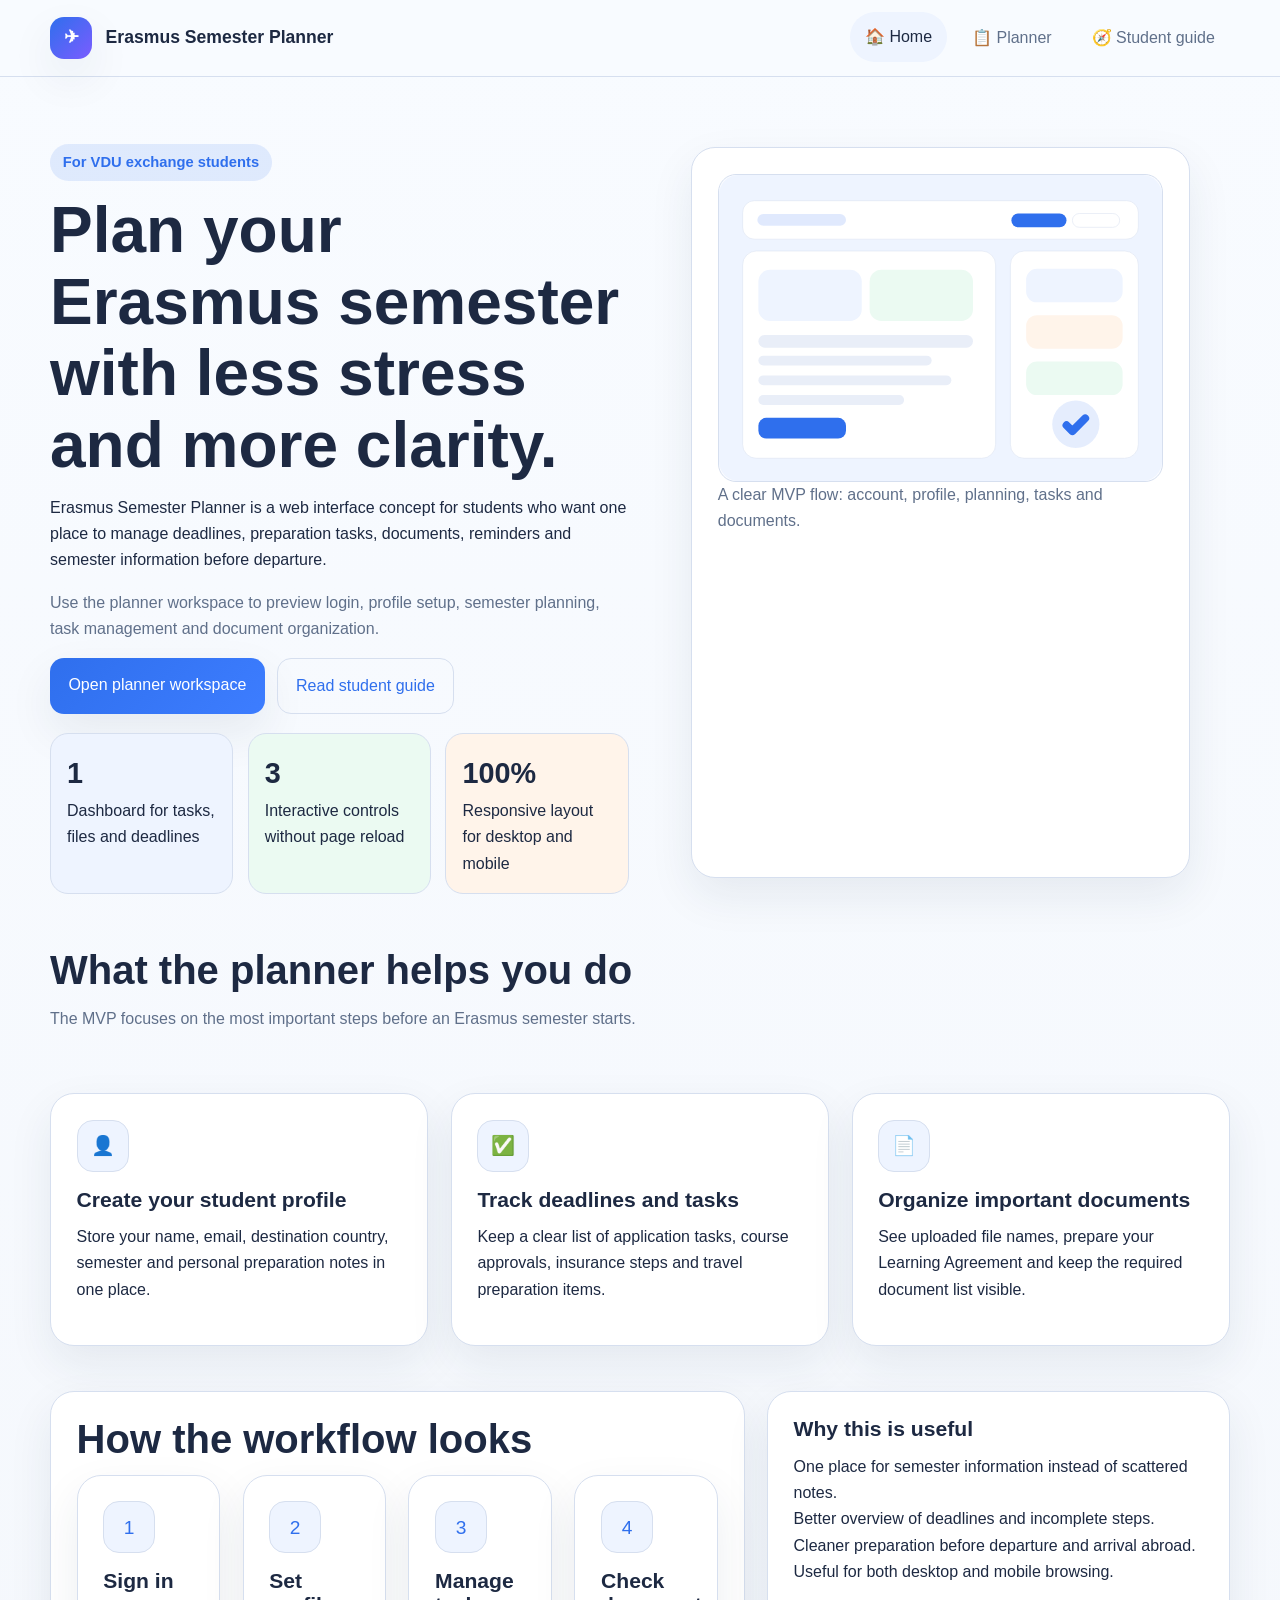
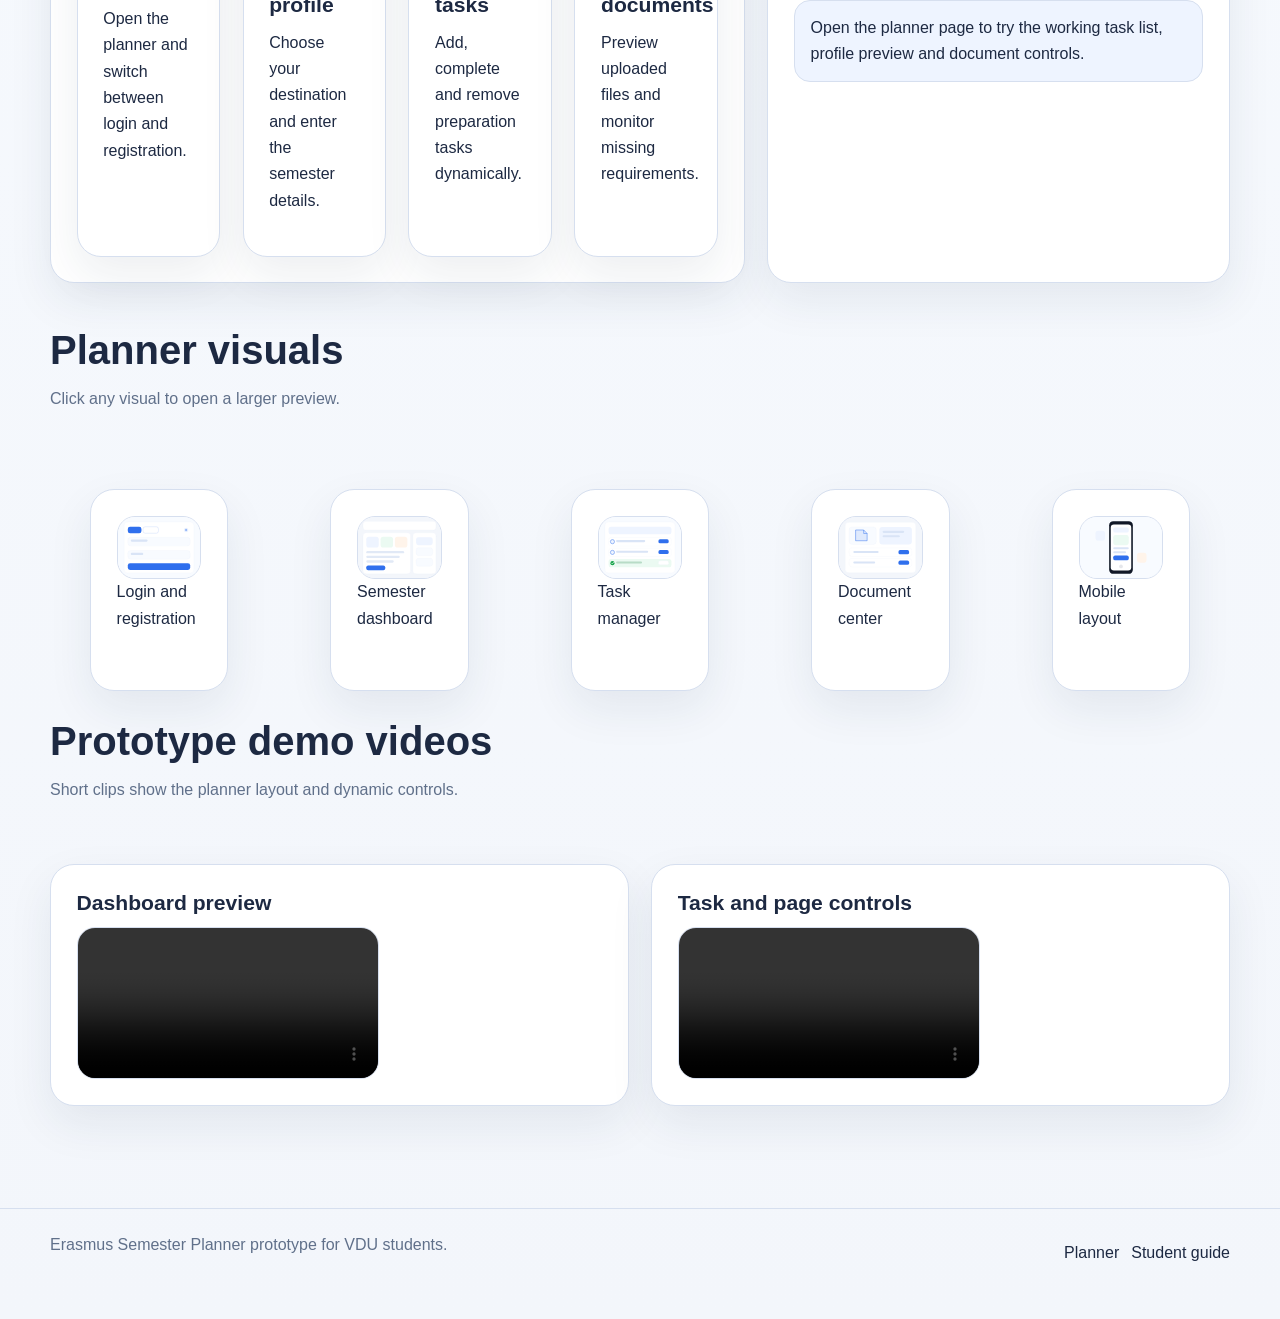
==== commit fd72cc3b: "Add files via upload" ====
--- a/index.html
+++ b/index.html
@@ -3,295 +3,201 @@
 <head>
   <meta charset="UTF-8" />
   <meta name="viewport" content="width=device-width, initial-scale=1.0" />
-  <meta name="description" content="Frontend prototype of an Erasmus Semester Planner for VDU students." />
-  <title>Erasmus Semester Planner</title>
+  <meta name="description" content="Erasmus Semester Planner helps VDU students organize deadlines, tasks, documents and semester preparation in one place." />
+  <title>Erasmus Semester Planner | Home</title>
   <link rel="stylesheet" href="styles.css" />
 </head>
 <body>
-  <header class="site-header" id="top">
+  <header class="site-header">
     <div class="container nav-wrap">
-      <a class="brand" href="#hero">Erasmus Semester Planner</a>
+      <a class="brand" href="index.html">
+        <span class="brand-mark">✈</span>
+        <span>Erasmus Semester Planner</span>
+      </a>
+      <button class="mobile-nav-toggle" type="button" data-menu-toggle>☰ Menu</button>
       <nav>
-        <ul class="nav-list">
-          <li><a href="#auth">Login</a></li>
-          <li><a href="#planner">Planner</a></li>
-          <li><a href="#tasks">Tasks</a></li>
-          <li><a href="#documents">Documents</a></li>
-          <li><a href="#gallery">Gallery</a></li>
-          <li><a href="details.html">Student guide</a></li>
+        <ul class="nav-list" data-nav-list>
+          <li><a class="active" href="index.html">🏠 Home</a></li>
+          <li><a href="dashboard.html">📋 Planner</a></li>
+          <li><a href="details.html">🧭 Student guide</a></li>
         </ul>
       </nav>
     </div>
   </header>
 
   <main>
-    <section class="hero container grid-2" id="hero">
-      <article>
-        <p class="eyebrow">LAB3 prototype</p>
-        <h1>Organize your Erasmus semester in one place</h1>
-        <p>
-          Erasmus Semester Planner helps VDU students prepare for exchange studies with one clear workflow:
-          create a profile, set up the semester plan, manage tasks, store important documents and follow deadlines.
-        </p>
-        <p>
-          The prototype below focuses on the main student journey and shows how the interface could work before the backend is connected.
-        </p>
-        <div class="cta-row">
-          <a class="button primary" href="#auth">Start with login</a>
-          <a class="button secondary" href="#tasks">Open task board</a>
-        </div>
-      </article>
-      <figure class="card hero-card">
-        <img src="planner-hero.svg" alt="Illustration of Erasmus planner dashboard" />
-        <figcaption>One dashboard for profile, deadlines, documents and semester preparation.</figcaption>
-      </figure>
-    </section>
-
-    <section class="container" id="auth">
-      <div class="section-head">
-        <h2>Registration and login</h2>
-        <p>Switch between account creation and sign in. This is a frontend prototype of the user entry flow.</p>
-      </div>
-      <div class="grid-2 auth-layout">
-        <article class="card auth-card">
-          <div class="tab-row" role="tablist" aria-label="Authentication tabs">
-            <button class="tab-button active" id="showLogin" type="button">Login</button>
-            <button class="tab-button" id="showRegister" type="button">Register</button>
-          </div>
-
-          <form id="loginForm" class="simple-form">
-            <label for="loginEmail">Email</label>
-            <input id="loginEmail" type="email" placeholder="student@vdu.lt" required />
-            <label for="loginPassword">Password</label>
-            <input id="loginPassword" type="password" placeholder="Enter password" required />
-            <button type="submit">Open dashboard</button>
-          </form>
-
-          <form id="registerForm" class="simple-form hidden">
-            <label for="registerName">Full name</label>
-            <input id="registerName" type="text" placeholder="Yaroslava Halushko" required />
-            <label for="registerEmail">Email</label>
-            <input id="registerEmail" type="email" placeholder="student@vdu.lt" required />
-            <label for="registerCountry">Destination country</label>
-            <input id="registerCountry" type="text" placeholder="Spain" required />
-            <label for="registerPassword">Password</label>
-            <input id="registerPassword" type="password" placeholder="Create password" required />
-            <button type="submit">Create profile</button>
-          </form>
+    <section class="hero">
+      <div class="container hero-grid">
+        <article class="hero-copy">
+          <span class="eyebrow">For VDU exchange students</span>
+          <h1>Plan your Erasmus semester with less stress and more clarity.</h1>
+          <p>
+            Erasmus Semester Planner is a web interface concept for students who want one place to manage deadlines,
+            preparation tasks, documents, reminders and semester information before departure.
+          </p>
+          <p class="muted">
+            Use the planner workspace to preview login, profile setup, semester planning, task management and document organization.
+          </p>
+          <div class="cta-row">
+            <a class="button" href="dashboard.html">Open planner workspace</a>
+            <a class="button secondary" href="details.html">Read student guide</a>
+          </div>
+          <div class="kpi-row">
+            <div class="kpi"><strong>1</strong><span>Dashboard for tasks, files and deadlines</span></div>
+            <div class="kpi"><strong>3</strong><span>Interactive controls without page reload</span></div>
+            <div class="kpi"><strong>100%</strong><span>Responsive layout for desktop and mobile</span></div>
+          </div>
         </article>
-
-        <aside class="card profile-card">
-          <h3>Profile preview</h3>
-          <div class="profile-grid">
-            <p><strong>Name:</strong> <span id="profileName">Guest student</span></p>
-            <p><strong>Email:</strong> <span id="profileEmail">student@vdu.lt</span></p>
-            <p><strong>Destination:</strong> <span id="profileCountry">Spain</span></p>
-            <p><strong>Semester:</strong> <span id="profileSemester">Fall 2026</span></p>
-          </div>
-          <form id="profileForm" class="simple-form profile-form">
-            <label for="profileSemesterInput">Update semester</label>
-            <input id="profileSemesterInput" type="text" placeholder="Fall 2026" />
-            <label for="profileNotes">Profile notes</label>
-            <textarea id="profileNotes" rows="4" placeholder="Need visa guidance, insurance confirmation, and course approval."></textarea>
-            <button type="submit">Save profile changes</button>
-          </form>
-          <p class="status-badge" id="profileStatus">Profile is ready for planning.</p>
+        <figure class="card hero-visual">
+          <img src="planner-hero.svg" alt="Preview illustration of Erasmus planner screens" />
+          <figcaption class="meta">A clear MVP flow: account, profile, planning, tasks and documents.</figcaption>
+        </figure>
+      </div>
+    </section>
+
+    <section class="section">
+      <div class="container page-shell">
+        <div class="section-header">
+          <div>
+            <h2>What the planner helps you do</h2>
+            <p class="section-intro">The MVP focuses on the most important steps before an Erasmus semester starts.</p>
+          </div>
+        </div>
+        <div class="grid-3">
+          <article class="card feature-card">
+            <div class="icon-circle">👤</div>
+            <h3>Create your student profile</h3>
+            <p>Store your name, email, destination country, semester and personal preparation notes in one place.</p>
+          </article>
+          <article class="card feature-card">
+            <div class="icon-circle">✅</div>
+            <h3>Track deadlines and tasks</h3>
+            <p>Keep a clear list of application tasks, course approvals, insurance steps and travel preparation items.</p>
+          </article>
+          <article class="card feature-card">
+            <div class="icon-circle">📄</div>
+            <h3>Organize important documents</h3>
+            <p>See uploaded file names, prepare your Learning Agreement and keep the required document list visible.</p>
+          </article>
+        </div>
+      </div>
+    </section>
+
+    <section class="section">
+      <div class="container info-grid">
+        <article class="card info-card">
+          <h2>How the workflow looks</h2>
+          <div class="steps-grid">
+            <div class="step-card card">
+              <div class="icon-circle">1</div>
+              <h3>Sign in</h3>
+              <p>Open the planner and switch between login and registration.</p>
+            </div>
+            <div class="step-card card">
+              <div class="icon-circle">2</div>
+              <h3>Set profile</h3>
+              <p>Choose your destination and enter the semester details.</p>
+            </div>
+            <div class="step-card card">
+              <div class="icon-circle">3</div>
+              <h3>Manage tasks</h3>
+              <p>Add, complete and remove preparation tasks dynamically.</p>
+            </div>
+            <div class="step-card card">
+              <div class="icon-circle">4</div>
+              <h3>Check documents</h3>
+              <p>Preview uploaded files and monitor missing requirements.</p>
+            </div>
+          </div>
+        </article>
+        <aside class="card notice-card">
+          <h3>Why this is useful</h3>
+          <ul class="checklist-list">
+            <li>One place for semester information instead of scattered notes.</li>
+            <li>Better overview of deadlines and incomplete steps.</li>
+            <li>Cleaner preparation before departure and arrival abroad.</li>
+            <li>Useful for both desktop and mobile browsing.</li>
+          </ul>
+          <div class="helper-box">Open the planner page to try the working task list, profile preview and document controls.</div>
         </aside>
       </div>
     </section>
 
-    <section class="container grid-2" id="planner">
-      <article class="card dashboard-panel">
-        <h2>Semester dashboard</h2>
-        <div class="stats">
-          <div class="stat-box">
-            <span class="stat-number" id="openTaskCount">3</span>
-            <span class="stat-label">Open tasks</span>
-          </div>
-          <div class="stat-box accent-green">
-            <span class="stat-number" id="docCount">2</span>
-            <span class="stat-label">Uploaded files</span>
-          </div>
-          <div class="stat-box accent-orange">
-            <span class="stat-number" id="daysLeft">12</span>
-            <span class="stat-label">Days left</span>
-          </div>
-        </div>
-
-        <div class="two-columns">
+    <section class="section" id="visuals">
+      <div class="container page-shell">
+        <div class="section-header">
           <div>
-            <h3>Upcoming tasks</h3>
-            <ul class="task-list compact" id="taskPreviewList">
-              <li><span>Submit Erasmus application</span><small>2026-05-01</small></li>
-              <li><span>Complete Learning Agreement</span><small>2026-05-05</small></li>
-              <li><span>Arrange health insurance</span><small>2026-05-10</small></li>
-            </ul>
-          </div>
-          <aside>
-            <h3>Latest reminder</h3>
-            <p id="announcementText">Check that your Learning Agreement includes all selected courses before sending it for signatures.</p>
-            <table>
-              <caption>Current semester plan</caption>
-              <thead>
-                <tr><th>Field</th><th>Value</th></tr>
-              </thead>
-              <tbody>
-                <tr><td>Destination</td><td id="summaryCountry">Spain</td></tr>
-                <tr><td>Semester</td><td id="summarySemester">Fall 2026</td></tr>
-                <tr><td>Status</td><td>In preparation</td></tr>
-              </tbody>
-            </table>
-          </aside>
-        </div>
-      </article>
-
-      <aside class="card controls-panel" id="controls">
-        <h2>Page controls</h2>
-        <p>Try the interactive controls below to customize the interface and preview how dynamic actions work without reloading the page.</p>
-
-        <div class="control-group">
-          <label class="switch-row">
-            <span>Dark mode</span>
-            <input type="checkbox" id="themeToggle" />
-          </label>
-        </div>
-
-        <div class="control-group">
-          <label for="fontSlider">Text size</label>
-          <input type="range" id="fontSlider" min="15" max="20" value="16" />
-          <span id="fontValue">16px</span>
-        </div>
-
-        <div class="control-group">
-          <label for="statusFilter">Task filter</label>
-          <select id="statusFilter">
-            <option value="all">Show all</option>
-            <option value="pending">Pending only</option>
-            <option value="completed">Completed only</option>
-          </select>
-        </div>
-
-        <div class="control-group">
-          <label for="colorPicker">Accent color</label>
-          <input type="color" id="colorPicker" value="#2f6fed" />
-        </div>
-
-        <div class="buttons-stack">
-          <button id="messageBtn" type="button">Change reminder</button>
-          <button id="toggleDocsBtn" type="button">Show / hide documents</button>
-        </div>
-      </aside>
-    </section>
-
-    <section class="container" id="tasks">
-      <div class="section-head">
-        <h2>Task manager</h2>
-        <p>Add Erasmus preparation tasks, mark them as completed and remove tasks you no longer need.</p>
-      </div>
-      <div class="grid-2">
-        <article class="card">
-          <form id="taskForm" class="task-form">
-            <label for="taskTitle">Task title</label>
-            <input id="taskTitle" type="text" placeholder="Book accommodation" required />
-            <label for="taskDeadline">Deadline</label>
-            <input id="taskDeadline" type="date" required />
-            <label for="taskStatus">Status</label>
-            <select id="taskStatus">
-              <option value="pending">Pending</option>
-              <option value="completed">Completed</option>
-            </select>
-            <button type="submit">Add task</button>
-          </form>
-        </article>
-        <article class="card">
-          <h3>My tasks</h3>
-          <ul class="task-list" id="taskList">
-            <li data-status="pending"><span>Submit Erasmus application</span><small>2026-05-01</small><div class="task-actions"><button type="button" class="small-btn complete-btn">Complete</button><button type="button" class="small-btn danger-btn delete-btn">Delete</button></div></li>
-            <li data-status="pending"><span>Complete Learning Agreement</span><small>2026-05-05</small><div class="task-actions"><button type="button" class="small-btn complete-btn">Complete</button><button type="button" class="small-btn danger-btn delete-btn">Delete</button></div></li>
-            <li data-status="completed" class="done"><span>Upload passport copy</span><small>Completed</small><div class="task-actions"><button type="button" class="small-btn complete-btn">Undo</button><button type="button" class="small-btn danger-btn delete-btn">Delete</button></div></li>
-          </ul>
-        </article>
-      </div>
-    </section>
-
-    <section class="container grid-2" id="documents-section">
-      <article class="card" id="documentsBlock">
-        <h2 id="documents">Documents</h2>
-        <p>Keep file names visible in one place while you prepare your Erasmus documents.</p>
-        <form id="documentForm" class="simple-form">
-          <label for="documentTitle">Document label</label>
-          <input id="documentTitle" type="text" placeholder="Learning Agreement" required />
-          <label for="documentFile">Select file</label>
-          <input id="documentFile" type="file" />
-          <button type="submit">Add to list</button>
-        </form>
-        <ul class="document-list" id="documentList">
-          <li><strong>Learning Agreement.pdf</strong> <span>Added to planner</span></li>
-          <li><strong>Insurance-confirmation.pdf</strong> <span>Added to planner</span></li>
-        </ul>
-      </article>
-
-      <article class="card">
-        <h2>Preparation checklist</h2>
-        <ol class="checklist-list">
-          <li>Register and review your profile information.</li>
-          <li>Create a semester plan with destination and travel period.</li>
-          <li>Add important deadlines and course approval tasks.</li>
-          <li>Upload passport, insurance and agreement documents.</li>
-          <li>Check administrator notices before each deadline.</li>
-        </ol>
-        <details class="admin-note">
-          <summary>Administrator notice</summary>
-          <p>Course changes should be confirmed with the faculty coordinator before the final Learning Agreement is signed.</p>
-        </details>
-      </article>
-    </section>
-
-    <section class="container" id="gallery">
-      <div class="section-head">
-        <h2>Planner gallery</h2>
-        <p>Preview the main sections of the Erasmus planner. Click any visual to open a larger view.</p>
-      </div>
-      <div class="gallery-grid">
-        <figure class="gallery-item card"><img src="planner-hero.svg" alt="Dashboard overview" /><figcaption>Dashboard overview</figcaption></figure>
-        <figure class="gallery-item card"><img src="login-register.svg" alt="Login and registration screen" /><figcaption>Login and registration</figcaption></figure>
-        <figure class="gallery-item card"><img src="task-manager.svg" alt="Task manager screen" /><figcaption>Task manager</figcaption></figure>
-        <figure class="gallery-item card"><img src="document-center.svg" alt="Document storage screen" /><figcaption>Document storage</figcaption></figure>
-        <figure class="gallery-item card"><img src="mobile-view.svg" alt="Responsive mobile layout" /><figcaption>Responsive mobile view</figcaption></figure>
-      </div>
-    </section>
-
-    <section class="container" id="videos">
-      <h2>Prototype demo videos</h2>
-      <div class="video-grid">
-        <article class="card">
-          <h3>Video 1: Dashboard preview</h3>
-          <video controls preload="metadata">
-            <source src="demo-dashboard.mp4" type="video/mp4" />
-            Your browser does not support the video tag.
-          </video>
-        </article>
-        <article class="card">
-          <h3>Video 2: Interactive controls</h3>
-          <video controls preload="metadata">
-            <source src="demo-task-controls.mp4" type="video/mp4" />
-            Your browser does not support the video tag.
-          </video>
-        </article>
+            <h2>Planner visuals</h2>
+            <p class="section-intro">Click any visual to open a larger preview.</p>
+          </div>
+        </div>
+        <div class="gallery-grid">
+          <figure class="card gallery-card" data-lightbox-item>
+            <img src="login-register.svg" alt="Login and registration view" />
+            <figcaption>Login and registration</figcaption>
+          </figure>
+          <figure class="card gallery-card" data-lightbox-item>
+            <img src="dashboard-preview.svg" alt="Dashboard preview with semester cards" />
+            <figcaption>Semester dashboard</figcaption>
+          </figure>
+          <figure class="card gallery-card" data-lightbox-item>
+            <img src="tasks-preview.svg" alt="Interactive task manager view" />
+            <figcaption>Task manager</figcaption>
+          </figure>
+          <figure class="card gallery-card" data-lightbox-item>
+            <img src="docs-preview.svg" alt="Document center preview" />
+            <figcaption>Document center</figcaption>
+          </figure>
+          <figure class="card gallery-card" data-lightbox-item>
+            <img src="mobile-preview.svg" alt="Responsive planner mobile preview" />
+            <figcaption>Mobile layout</figcaption>
+          </figure>
+        </div>
+      </div>
+    </section>
+
+    <section class="section">
+      <div class="container page-shell">
+        <div class="section-header">
+          <div>
+            <h2>Prototype demo videos</h2>
+            <p class="section-intro">Short clips show the planner layout and dynamic controls.</p>
+          </div>
+        </div>
+        <div class="video-grid">
+          <article class="card video-card">
+            <h3>Dashboard preview</h3>
+            <video controls preload="metadata">
+              <source src="demo-dashboard.mp4" type="video/mp4" />
+            </video>
+          </article>
+          <article class="card video-card">
+            <h3>Task and page controls</h3>
+            <video controls preload="metadata">
+              <source src="demo-task-controls.mp4" type="video/mp4" />
+            </video>
+          </article>
+        </div>
       </div>
     </section>
   </main>
 
-  <footer class="site-footer">
+  <footer class="footer">
     <div class="container footer-wrap">
-      <p>Erasmus Semester Planner prototype for LAB3.</p>
-      <a href="#top">Back to top</a>
+      <p class="small-note">Erasmus Semester Planner prototype for VDU students.</p>
+      <div class="footer-links">
+        <a href="dashboard.html">Planner</a>
+        <a href="details.html">Student guide</a>
+      </div>
     </div>
   </footer>
 
   <dialog id="lightbox">
-    <img id="lightboxImage" alt="Expanded preview" />
-    <button id="closeLightbox" type="button">Close</button>
+    <div class="lightbox-top">
+      <strong>Visual preview</strong>
+      <button class="ghost-btn" id="closeLightbox" type="button">Close</button>
+    </div>
+    <img id="lightboxImage" src="" alt="" />
   </dialog>
 
   <script src="script.js"></script>
--- a/styles.css
+++ b/styles.css
@@ -1,301 +1,489 @@
 :root {
-  --bg: #f4f7fb;
+  --bg: #f3f6fb;
   --surface: #ffffff;
-  --text: #1e2940;
+  --surface-alt: #f9fbff;
+  --text: #1d2942;
   --muted: #60708a;
-  --line: #d7e0ef;
+  --line: #d6dfef;
   --accent: #2f6fed;
-  --soft-blue: #edf3ff;
+  --accent-2: #7b5cff;
+  --success: #16a34a;
+  --danger: #dc2626;
+  --soft-blue: #eef4ff;
   --soft-green: #ebfaf2;
-  --soft-orange: #fff3e8;
-  --shadow: 0 18px 45px rgba(32, 51, 84, 0.08);
-  --radius: 22px;
+  --soft-orange: #fff4ea;
+  --shadow: 0 18px 45px rgba(31, 49, 82, 0.08);
+  --radius: 24px;
+  --radius-sm: 16px;
   --base-font: 16px;
-}
-
+  --max: 1180px;
+}
 * { box-sizing: border-box; }
 html { scroll-behavior: smooth; }
 body {
   margin: 0;
   font-family: Arial, Helvetica, sans-serif;
-  background: var(--bg);
+  background: linear-gradient(180deg, #f8fbff 0%, var(--bg) 100%);
   color: var(--text);
   font-size: var(--base-font);
-  line-height: 1.6;
+  line-height: 1.65;
+}
+body.dark {
+  --bg: #111827;
+  --surface: #162033;
+  --surface-alt: #1d2940;
+  --text: #eef4ff;
+  --muted: #b3c0d8;
+  --line: #2d3a54;
+  --soft-blue: #1f2d49;
+  --soft-green: #18392f;
+  --soft-orange: #3a2a1c;
+  --shadow: 0 18px 45px rgba(0, 0, 0, 0.22);
+  background: linear-gradient(180deg, #0f172a 0%, #111827 100%);
 }
 img, video { max-width: 100%; display: block; }
-a { color: var(--accent); text-decoration: none; }
-a:hover { text-decoration: underline; }
+a { color: inherit; text-decoration: none; }
+a:hover { text-decoration: none; }
 button, input, select, textarea { font: inherit; }
-.container { width: min(1140px, calc(100% - 2rem)); margin: 0 auto; }
+button { cursor: pointer; }
+.container {
+  width: min(var(--max), calc(100% - 2rem));
+  margin: 0 auto;
+}
+main { padding-bottom: 4rem; }
+.section { padding: 2.4rem 0; }
+.section + .section { padding-top: 0.4rem; }
 .card {
   background: var(--surface);
   border: 1px solid var(--line);
   border-radius: var(--radius);
   box-shadow: var(--shadow);
-  padding: 1.5rem;
+  padding: 1.6rem;
+}
+.page-shell {
+  display: grid;
+  gap: 1.6rem;
 }
 .site-header {
   position: sticky;
   top: 0;
   z-index: 100;
-  background: rgba(244, 247, 251, 0.96);
-  backdrop-filter: blur(10px);
+  background: rgba(248, 251, 255, 0.9);
+  backdrop-filter: blur(14px);
   border-bottom: 1px solid var(--line);
 }
-.nav-wrap, .footer-wrap {
+body.dark .site-header { background: rgba(15, 23, 42, 0.88); }
+.nav-wrap {
+  min-height: 76px;
   display: flex;
   align-items: center;
   justify-content: space-between;
   gap: 1rem;
-  padding: 1rem 0;
+}
+.brand {
+  display: flex;
+  align-items: center;
+  gap: 0.85rem;
+  font-weight: 700;
+  font-size: 1.1rem;
+}
+.brand-mark {
+  width: 42px;
+  height: 42px;
+  border-radius: 14px;
+  display: inline-grid;
+  place-items: center;
+  background: linear-gradient(135deg, var(--accent), var(--accent-2));
+  color: white;
+  box-shadow: var(--shadow);
 }
 .nav-list {
   display: flex;
-  gap: 1rem;
+  align-items: center;
+  gap: 0.6rem;
+  flex-wrap: wrap;
   list-style: none;
   margin: 0;
   padding: 0;
-  flex-wrap: wrap;
-}
-.brand {
+}
+.nav-list a {
+  display: inline-flex;
+  align-items: center;
+  gap: 0.45rem;
+  padding: 0.72rem 0.95rem;
+  border-radius: 999px;
+  color: var(--muted);
+  transition: background 0.2s ease, color 0.2s ease, transform 0.2s ease;
+}
+.nav-list a:hover,
+.nav-list a.active {
+  background: var(--soft-blue);
   color: var(--text);
+  transform: translateY(-1px);
+}
+.hero {
+  padding: 3.4rem 0 1rem;
+}
+.hero-grid,
+.grid-2,
+.grid-3,
+.split-layout,
+.app-grid,
+.info-grid,
+.stats-grid,
+.gallery-grid,
+.video-grid,
+.steps-grid {
+  display: grid;
+  gap: 1.4rem;
+}
+.hero-grid,
+.grid-2,
+.split-layout,
+.app-grid { grid-template-columns: repeat(2, minmax(0, 1fr)); }
+.grid-3, .stats-grid { grid-template-columns: repeat(3, minmax(0, 1fr)); }
+.info-grid { grid-template-columns: 1.2fr 0.8fr; }
+.gallery-grid { grid-template-columns: repeat(5, minmax(0, 1fr)); }
+.video-grid { grid-template-columns: repeat(2, minmax(0, 1fr)); }
+.steps-grid { grid-template-columns: repeat(4, minmax(0, 1fr)); }
+.hero-copy { padding-top: 0.8rem; }
+.eyebrow {
+  display: inline-flex;
+  align-items: center;
+  gap: 0.45rem;
+  margin-bottom: 0.9rem;
+  padding: 0.38rem 0.8rem;
+  border-radius: 999px;
+  background: rgba(47, 111, 237, 0.12);
+  color: var(--accent);
+  font-size: 0.92rem;
   font-weight: 700;
-  font-size: 1.1rem;
-}
-.hero { padding: 3rem 0 1.5rem; align-items: center; }
-.eyebrow {
-  display: inline-block;
-  margin-bottom: 0.7rem;
-  padding: 0.35rem 0.75rem;
-  background: rgba(47,111,237,0.12);
-  color: var(--accent);
-  border-radius: 999px;
-  font-size: 0.92rem;
-}
-h1, h2, h3 { line-height: 1.15; margin-top: 0; }
-h1 { font-size: clamp(2.2rem, 5vw, 3.8rem); }
-h2 { font-size: clamp(1.7rem, 3.4vw, 2.5rem); margin-bottom: 0.8rem; }
-h3 { font-size: 1.35rem; }
-section { margin-bottom: 1.6rem; }
-.section-head { margin-bottom: 1rem; }
-.grid-2 {
-  display: grid;
-  grid-template-columns: 1.1fr 0.9fr;
-  gap: 1.25rem;
-}
-.auth-layout { align-items: start; }
-.card-grid, .video-grid {
-  display: grid;
-  grid-template-columns: repeat(2, minmax(0, 1fr));
-  gap: 1rem;
-}
-.gallery-grid {
-  display: grid;
-  grid-template-columns: repeat(5, minmax(0, 1fr));
-  gap: 1rem;
-}
-.cta-row, .buttons-stack, .tab-row {
+}
+.hero-copy h1,
+h1,
+h2,
+h3 { line-height: 1.12; margin: 0 0 0.8rem; }
+.hero-copy h1 { font-size: clamp(2.4rem, 5vw, 4.3rem); }
+h2 { font-size: clamp(1.7rem, 3.2vw, 2.5rem); }
+h3 { font-size: 1.32rem; }
+p { margin: 0 0 1rem; color: var(--text); }
+.muted, .section-intro, .small-note, .meta { color: var(--muted); }
+.cta-row,
+.inline-actions,
+.toolbar,
+.tab-row,
+.button-row,
+.task-actions,
+.doc-actions,
+.profile-tags,
+.footer-links {
   display: flex;
   gap: 0.75rem;
   flex-wrap: wrap;
 }
-.button, button {
-  background: var(--accent);
-  color: #fff;
+.button,
+button,
+input[type="submit"] {
   border: none;
   border-radius: 14px;
-  padding: 0.8rem 1.1rem;
-  cursor: pointer;
-  transition: transform 0.2s ease, opacity 0.2s ease;
-}
-.button.secondary, .tab-button {
+  padding: 0.85rem 1.15rem;
+  background: linear-gradient(135deg, var(--accent), #3d7dff);
+  color: white;
+  box-shadow: var(--shadow);
+  transition: transform 0.2s ease, opacity 0.2s ease, filter 0.2s ease;
+}
+.button:hover,
+button:hover,
+input[type="submit"]:hover { transform: translateY(-2px); filter: brightness(1.02); }
+.button.secondary,
+button.secondary,
+.tab-button,
+.ghost-btn {
   background: transparent;
   color: var(--accent);
-  border: 1px solid var(--accent);
+  border: 1px solid var(--line);
+  box-shadow: none;
 }
 .tab-button.active {
-  background: var(--accent);
+  background: linear-gradient(135deg, var(--accent), #3d7dff);
   color: white;
-}
-.button:hover, button:hover, .gallery-item:hover { transform: translateY(-2px); }
-.hero-card figcaption { margin-top: 0.8rem; color: var(--muted); }
-.stats {
+  border-color: transparent;
+}
+.hero-visual,
+.preview-card {
+  overflow: hidden;
+}
+.hero-visual img,
+.preview-card img,
+.gallery-card img {
+  width: 100%;
+  border-radius: 18px;
+  border: 1px solid var(--line);
+  background: var(--surface-alt);
+}
+.kpi-row {
   display: grid;
   grid-template-columns: repeat(3, minmax(0, 1fr));
   gap: 0.9rem;
-  margin-bottom: 1rem;
-}
-.stat-box {
-  padding: 1.15rem;
+  margin-top: 1.2rem;
+}
+.kpi {
+  padding: 1rem;
   border-radius: 18px;
   background: var(--soft-blue);
-}
-.accent-green { background: var(--soft-green); }
-.accent-orange { background: var(--soft-orange); }
-.stat-number {
-  display: block;
-  font-size: 2.1rem;
-  font-weight: 700;
-}
-.two-columns {
-  display: grid;
-  grid-template-columns: 1fr 1fr;
-  gap: 1rem;
-}
-.profile-grid p,
-.compact li,
-.document-list li,
-.checklist-list li { margin: 0 0 0.7rem; }
-.simple-form, .task-form {
-  display: grid;
-  gap: 0.7rem;
-}
+  border: 1px solid var(--line);
+}
+.kpi:nth-child(2) { background: var(--soft-green); }
+.kpi:nth-child(3) { background: var(--soft-orange); }
+.kpi strong { display: block; font-size: 1.8rem; }
+.section-header {
+  display: flex;
+  justify-content: space-between;
+  align-items: end;
+  gap: 1rem;
+  margin-bottom: 1.2rem;
+}
+.feature-card,
+.step-card,
+.stat-card,
+.gallery-card,
+.video-card,
+.notice-card,
+.timeline-card,
+.info-card {
+  height: 100%;
+}
+.feature-card .icon-circle,
+.step-card .icon-circle {
+  width: 52px;
+  height: 52px;
+  border-radius: 16px;
+  display: inline-grid;
+  place-items: center;
+  background: var(--soft-blue);
+  margin-bottom: 1rem;
+  border: 1px solid var(--line);
+  color: var(--accent);
+  font-size: 1.2rem;
+}
+.simple-form,
+.task-form,
+.profile-form,
+.document-form {
+  display: grid;
+  gap: 0.8rem;
+}
+label { font-weight: 700; }
 input, select, textarea {
   width: 100%;
-  padding: 0.78rem 0.9rem;
-  border: 1px solid var(--line);
-  border-radius: 14px;
-  background: #fff;
+  padding: 0.88rem 0.95rem;
+  border-radius: 16px;
+  border: 1px solid var(--line);
+  background: var(--surface-alt);
+  color: var(--text);
 }
 textarea { resize: vertical; }
-.switch-row {
-  display: flex;
-  align-items: center;
-  justify-content: space-between;
-  gap: 1rem;
-}
-.control-group { margin-bottom: 1rem; }
-.status-badge {
-  margin-top: 1rem;
-  padding: 0.8rem 1rem;
-  border-radius: 14px;
+input:focus, select:focus, textarea:focus {
+  outline: 2px solid rgba(47,111,237,0.18);
+  border-color: var(--accent);
+}
+.auth-card,
+.app-sidebar,
+.app-main,
+.form-card { min-height: 100%; }
+.hidden { display: none !important; }
+.auth-status,
+.status-badge,
+.helper-box {
+  margin-top: 0.9rem;
+  padding: 0.85rem 1rem;
+  border-radius: 16px;
   background: var(--soft-blue);
-  color: var(--text);
-}
-.task-list, .document-list {
+  border: 1px solid var(--line);
+}
+.profile-summary {
+  display: grid;
+  grid-template-columns: repeat(2, minmax(0, 1fr));
+  gap: 0.8rem 1rem;
+  margin-bottom: 1rem;
+}
+.profile-summary p { margin: 0; }
+.profile-tags span {
+  padding: 0.4rem 0.7rem;
+  background: var(--soft-blue);
+  border-radius: 999px;
+  border: 1px solid var(--line);
+}
+.stats-grid .stat-card {
+  padding: 1.2rem;
+  border-radius: 20px;
+  border: 1px solid var(--line);
+  background: var(--surface);
+}
+.stat-number {
+  font-size: 2.2rem;
+  font-weight: 700;
+  display: block;
+}
+.stat-card.soft-green { background: var(--soft-green); }
+.stat-card.soft-orange { background: var(--soft-orange); }
+.task-list,
+.document-list,
+.checklist-list,
+.timeline-list,
+.resource-list,
+.nav-mini {
   list-style: none;
   margin: 0;
   padding: 0;
 }
-.task-list li, .document-list li {
+.task-list li,
+.document-list li,
+.timeline-list li,
+.resource-list li {
+  border-bottom: 1px solid var(--line);
+  padding: 0.95rem 0;
+}
+.task-row,
+.doc-row {
   display: grid;
   grid-template-columns: 1fr auto auto;
-  gap: 0.7rem;
-  align-items: center;
-  padding: 0.85rem 0;
-  border-bottom: 1px solid var(--line);
-}
-.task-list.compact li {
-  grid-template-columns: 1fr auto;
-}
-.task-list li.done span {
+  align-items: center;
+  gap: 0.8rem;
+}
+.task-title { font-weight: 700; }
+.task-meta,
+.doc-meta { color: var(--muted); font-size: 0.95rem; }
+.task-list li.done .task-title {
   text-decoration: line-through;
   color: var(--muted);
 }
-.task-actions {
-  display: flex;
-  gap: 0.45rem;
-}
 .small-btn {
-  padding: 0.48rem 0.75rem;
-  border-radius: 10px;
+  padding: 0.52rem 0.8rem;
+  border-radius: 12px;
   font-size: 0.92rem;
 }
-.danger-btn {
-  background: #e85353;
+.small-btn.danger { background: var(--danger); }
+.table-wrap {
+  overflow-x: auto;
+  border-radius: 18px;
+  border: 1px solid var(--line);
 }
 table {
   width: 100%;
   border-collapse: collapse;
-  margin-top: 0.8rem;
+  background: var(--surface);
 }
 caption {
   text-align: left;
   font-weight: 700;
-  margin-bottom: 0.45rem;
+  padding: 0 0 0.8rem;
 }
 th, td {
-  border: 1px solid var(--line);
-  padding: 0.7rem;
+  padding: 0.8rem;
+  border-bottom: 1px solid var(--line);
   text-align: left;
 }
-.gallery-item {
+.switch-row {
+  display: flex;
+  justify-content: space-between;
+  align-items: center;
+  gap: 1rem;
+}
+.control-group { margin-bottom: 1rem; }
+.gallery-card {
   cursor: pointer;
-  overflow: hidden;
   transition: transform 0.2s ease, box-shadow 0.2s ease;
 }
-.gallery-item img {
-  border-radius: 16px;
+.gallery-card:hover { transform: translateY(-3px); }
+.gallery-card img {
   aspect-ratio: 4 / 3;
   object-fit: cover;
-  transition: transform 0.3s ease;
-}
-.gallery-item:hover img {
-  transform: scale(1.04);
-}
-figcaption { margin-top: 0.75rem; }
-video {
-  width: 100%;
+}
+.video-card video {
   border-radius: 18px;
   border: 1px solid var(--line);
-}
-.admin-note {
-  margin-top: 1rem;
-  padding: 1rem;
-  border: 1px solid var(--line);
+  background: var(--surface-alt);
+}
+.timeline-list li {
+  display: grid;
+  grid-template-columns: 120px 1fr;
+  gap: 1rem;
+}
+.resource-list a,
+.nav-mini a {
+  display: block;
+  padding: 0.78rem 0.95rem;
   border-radius: 16px;
-  background: #f8fbff;
-}
-.site-footer { padding: 0.5rem 0 2rem; }
-.guide-card section { margin-bottom: 1rem; }
+  border: 1px solid var(--line);
+  margin-bottom: 0.75rem;
+  background: var(--surface-alt);
+}
+.footer {
+  border-top: 1px solid var(--line);
+  padding: 1.4rem 0 2.8rem;
+}
+.footer-wrap {
+  display: flex;
+  justify-content: space-between;
+  align-items: center;
+  gap: 1rem;
+  flex-wrap: wrap;
+}
 #lightbox {
   border: none;
-  border-radius: 22px;
+  border-radius: 24px;
+  width: min(900px, 92vw);
   padding: 1rem;
-  width: min(92vw, 900px);
-  background: white;
-}
-#lightbox::backdrop { background: rgba(0,0,0,0.55); }
-#lightboxImage { width: 100%; border-radius: 16px; }
-.hidden { display: none !important; }
-
-body.dark {
-  --bg: #0f1728;
-  --surface: #182237;
-  --text: #eff4ff;
-  --muted: #c7d3ea;
-  --line: #2b3a54;
-  --soft-blue: #1d2a45;
-  --soft-green: #17352b;
-  --soft-orange: #3b2c18;
-  --shadow: 0 18px 45px rgba(0, 0, 0, 0.3);
-}
-
+  background: var(--surface);
+}
+#lightbox::backdrop { background: rgba(0, 0, 0, 0.58); }
+#lightboxImage { width: 100%; border-radius: 18px; }
+.lightbox-top {
+  display: flex;
+  justify-content: space-between;
+  align-items: center;
+  gap: 1rem;
+  margin-bottom: 0.8rem;
+}
+.mobile-nav-toggle {
+  display: none;
+  background: transparent;
+  color: var(--text);
+  border: 1px solid var(--line);
+  box-shadow: none;
+}
 @media (max-width: 980px) {
-  .grid-2, .two-columns, .gallery-grid, .video-grid, .card-grid, .stats {
-    grid-template-columns: 1fr 1fr;
+  .hero-grid,
+  .grid-2,
+  .grid-3,
+  .split-layout,
+  .app-grid,
+  .info-grid,
+  .stats-grid,
+  .steps-grid,
+  .gallery-grid,
+  .video-grid { grid-template-columns: 1fr; }
+  .kpi-row { grid-template-columns: 1fr; }
+  .profile-summary,
+  .task-row,
+  .doc-row,
+  .timeline-list li { grid-template-columns: 1fr; }
+  .nav-wrap { padding: 0.7rem 0; }
+  .mobile-nav-toggle { display: inline-flex; }
+  .nav-list {
+    display: none;
+    width: 100%;
+    padding-top: 0.5rem;
   }
-  .gallery-grid { grid-template-columns: repeat(3, minmax(0, 1fr)); }
-}
-
-@media (max-width: 760px) {
-  .grid-2, .two-columns, .video-grid, .card-grid, .stats {
-    grid-template-columns: 1fr;
-  }
-  .gallery-grid { grid-template-columns: 1fr 1fr; }
-  .nav-wrap, .footer-wrap {
-    flex-direction: column;
-    align-items: flex-start;
-  }
-  .task-list li, .document-list li {
-    grid-template-columns: 1fr;
-    align-items: start;
-  }
-  .task-actions { justify-content: flex-start; }
-}
-
-@media (max-width: 520px) {
-  .gallery-grid { grid-template-columns: 1fr; }
-  .container { width: min(100% - 1rem, 1140px); }
-}
+  .nav-list.open { display: flex; }
+  .nav-wrap { flex-wrap: wrap; }
+}
+@media (max-width: 640px) {
+  .container { width: min(var(--max), calc(100% - 1rem)); }
+  .card { padding: 1.2rem; border-radius: 20px; }
+  .hero { padding-top: 2rem; }
+  .hero-copy h1 { font-size: clamp(2rem, 12vw, 3rem); }
+  .section { padding: 1.5rem 0; }
+  .section-header { align-items: start; flex-direction: column; }
+}
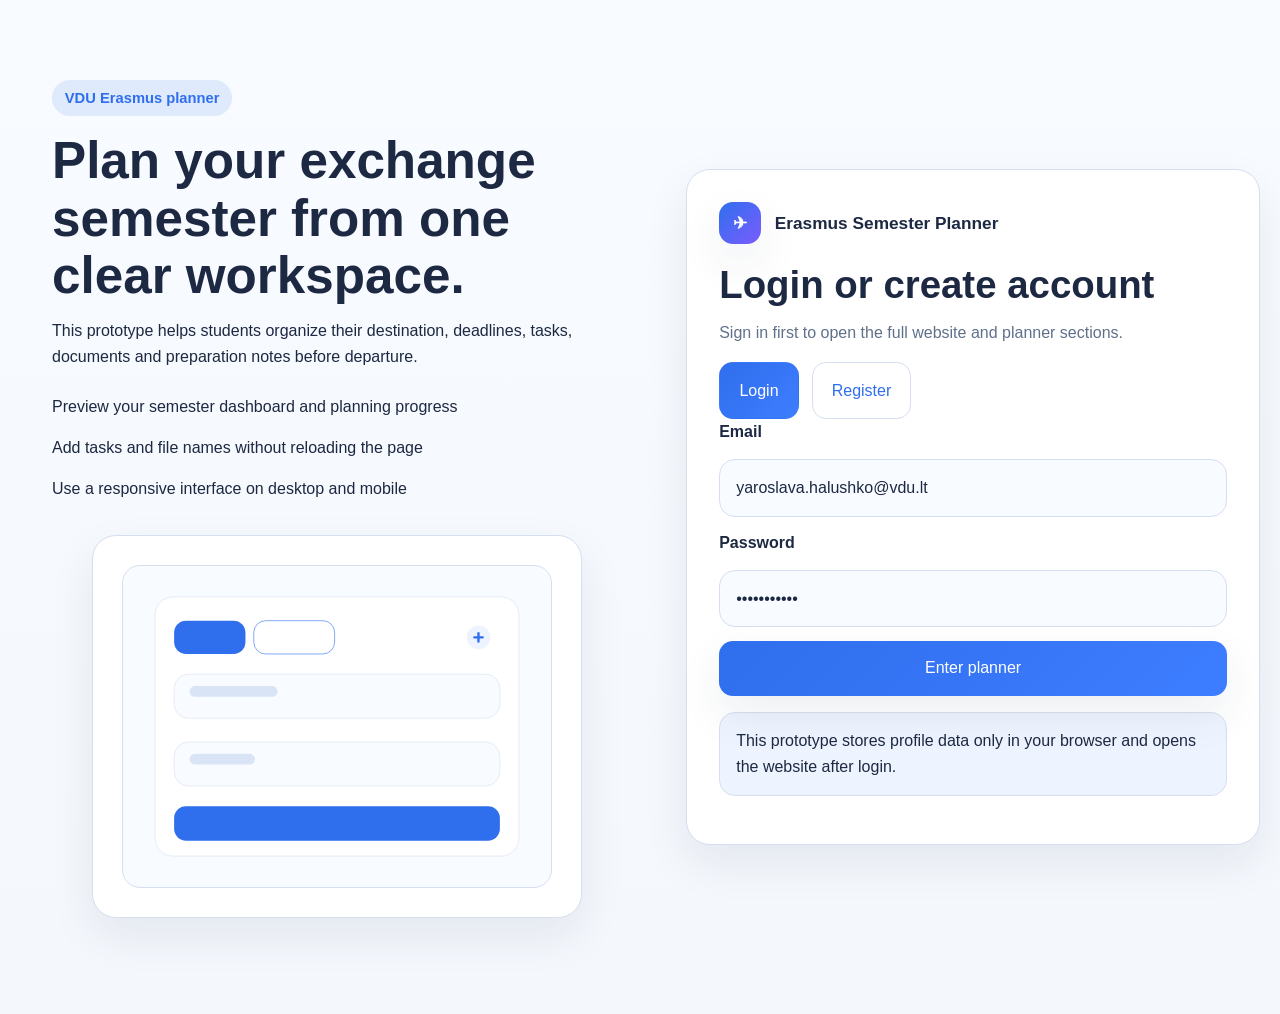
==== commit e7aa5e67: "Add files via upload" ====
--- a/index.html
+++ b/index.html
@@ -3,202 +3,66 @@
 <head>
   <meta charset="UTF-8" />
   <meta name="viewport" content="width=device-width, initial-scale=1.0" />
-  <meta name="description" content="Erasmus Semester Planner helps VDU students organize deadlines, tasks, documents and semester preparation in one place." />
-  <title>Erasmus Semester Planner | Home</title>
+  <meta name="description" content="Login or register to enter the Erasmus Semester Planner prototype." />
+  <title>Erasmus Semester Planner | Login</title>
   <link rel="stylesheet" href="styles.css" />
 </head>
-<body>
-  <header class="site-header">
-    <div class="container nav-wrap">
-      <a class="brand" href="index.html">
+<body class="auth-page">
+  <main class="auth-screen">
+    <section class="auth-hero-panel">
+      <span class="eyebrow">VDU Erasmus planner</span>
+      <h1>Plan your exchange semester from one clear workspace.</h1>
+      <p>
+        This prototype helps students organize their destination, deadlines, tasks, documents and preparation notes before departure.
+      </p>
+      <ul class="checklist-list auth-benefits">
+        <li>Preview your semester dashboard and planning progress</li>
+        <li>Add tasks and file names without reloading the page</li>
+        <li>Use a responsive interface on desktop and mobile</li>
+      </ul>
+      <figure class="card auth-visual-card">
+        <img src="login-register.svg" alt="Login and registration illustration for Erasmus planner" />
+      </figure>
+    </section>
+
+    <section class="card auth-form-panel">
+      <div class="brand auth-brand">
         <span class="brand-mark">✈</span>
         <span>Erasmus Semester Planner</span>
-      </a>
-      <button class="mobile-nav-toggle" type="button" data-menu-toggle>☰ Menu</button>
-      <nav>
-        <ul class="nav-list" data-nav-list>
-          <li><a class="active" href="index.html">🏠 Home</a></li>
-          <li><a href="dashboard.html">📋 Planner</a></li>
-          <li><a href="details.html">🧭 Student guide</a></li>
-        </ul>
-      </nav>
-    </div>
-  </header>
+      </div>
+      <h2>Login or create account</h2>
+      <p class="section-intro">Sign in first to open the full website and planner sections.</p>
 
-  <main>
-    <section class="hero">
-      <div class="container hero-grid">
-        <article class="hero-copy">
-          <span class="eyebrow">For VDU exchange students</span>
-          <h1>Plan your Erasmus semester with less stress and more clarity.</h1>
-          <p>
-            Erasmus Semester Planner is a web interface concept for students who want one place to manage deadlines,
-            preparation tasks, documents, reminders and semester information before departure.
-          </p>
-          <p class="muted">
-            Use the planner workspace to preview login, profile setup, semester planning, task management and document organization.
-          </p>
-          <div class="cta-row">
-            <a class="button" href="dashboard.html">Open planner workspace</a>
-            <a class="button secondary" href="details.html">Read student guide</a>
-          </div>
-          <div class="kpi-row">
-            <div class="kpi"><strong>1</strong><span>Dashboard for tasks, files and deadlines</span></div>
-            <div class="kpi"><strong>3</strong><span>Interactive controls without page reload</span></div>
-            <div class="kpi"><strong>100%</strong><span>Responsive layout for desktop and mobile</span></div>
-          </div>
-        </article>
-        <figure class="card hero-visual">
-          <img src="planner-hero.svg" alt="Preview illustration of Erasmus planner screens" />
-          <figcaption class="meta">A clear MVP flow: account, profile, planning, tasks and documents.</figcaption>
-        </figure>
+      <div class="tab-row" role="tablist" aria-label="Authentication tabs">
+        <button class="tab-button active" id="showLogin" type="button">Login</button>
+        <button class="tab-button" id="showRegister" type="button">Register</button>
       </div>
-    </section>
 
-    <section class="section">
-      <div class="container page-shell">
-        <div class="section-header">
-          <div>
-            <h2>What the planner helps you do</h2>
-            <p class="section-intro">The MVP focuses on the most important steps before an Erasmus semester starts.</p>
-          </div>
-        </div>
-        <div class="grid-3">
-          <article class="card feature-card">
-            <div class="icon-circle">👤</div>
-            <h3>Create your student profile</h3>
-            <p>Store your name, email, destination country, semester and personal preparation notes in one place.</p>
-          </article>
-          <article class="card feature-card">
-            <div class="icon-circle">✅</div>
-            <h3>Track deadlines and tasks</h3>
-            <p>Keep a clear list of application tasks, course approvals, insurance steps and travel preparation items.</p>
-          </article>
-          <article class="card feature-card">
-            <div class="icon-circle">📄</div>
-            <h3>Organize important documents</h3>
-            <p>See uploaded file names, prepare your Learning Agreement and keep the required document list visible.</p>
-          </article>
-        </div>
-      </div>
-    </section>
+      <form id="loginForm" class="simple-form">
+        <label for="loginEmail">Email</label>
+        <input id="loginEmail" type="email" value="yaroslava.halushko@vdu.lt" required />
+        <label for="loginPassword">Password</label>
+        <input id="loginPassword" type="password" value="password123" required />
+        <button type="submit">Enter planner</button>
+      </form>
 
-    <section class="section">
-      <div class="container info-grid">
-        <article class="card info-card">
-          <h2>How the workflow looks</h2>
-          <div class="steps-grid">
-            <div class="step-card card">
-              <div class="icon-circle">1</div>
-              <h3>Sign in</h3>
-              <p>Open the planner and switch between login and registration.</p>
-            </div>
-            <div class="step-card card">
-              <div class="icon-circle">2</div>
-              <h3>Set profile</h3>
-              <p>Choose your destination and enter the semester details.</p>
-            </div>
-            <div class="step-card card">
-              <div class="icon-circle">3</div>
-              <h3>Manage tasks</h3>
-              <p>Add, complete and remove preparation tasks dynamically.</p>
-            </div>
-            <div class="step-card card">
-              <div class="icon-circle">4</div>
-              <h3>Check documents</h3>
-              <p>Preview uploaded files and monitor missing requirements.</p>
-            </div>
-          </div>
-        </article>
-        <aside class="card notice-card">
-          <h3>Why this is useful</h3>
-          <ul class="checklist-list">
-            <li>One place for semester information instead of scattered notes.</li>
-            <li>Better overview of deadlines and incomplete steps.</li>
-            <li>Cleaner preparation before departure and arrival abroad.</li>
-            <li>Useful for both desktop and mobile browsing.</li>
-          </ul>
-          <div class="helper-box">Open the planner page to try the working task list, profile preview and document controls.</div>
-        </aside>
-      </div>
-    </section>
+      <form id="registerForm" class="simple-form hidden">
+        <label for="registerName">Full name</label>
+        <input id="registerName" type="text" placeholder="Yaroslava Halushko" required />
+        <label for="registerEmail">Email</label>
+        <input id="registerEmail" type="email" placeholder="student@vdu.lt" required />
+        <label for="registerCountry">Destination country</label>
+        <input id="registerCountry" type="text" placeholder="Spain" required />
+        <label for="registerSemester">Semester</label>
+        <input id="registerSemester" type="text" placeholder="Fall 2026" required />
+        <label for="registerPassword">Password</label>
+        <input id="registerPassword" type="password" placeholder="Create password" required />
+        <button type="submit">Create account and continue</button>
+      </form>
 
-    <section class="section" id="visuals">
-      <div class="container page-shell">
-        <div class="section-header">
-          <div>
-            <h2>Planner visuals</h2>
-            <p class="section-intro">Click any visual to open a larger preview.</p>
-          </div>
-        </div>
-        <div class="gallery-grid">
-          <figure class="card gallery-card" data-lightbox-item>
-            <img src="login-register.svg" alt="Login and registration view" />
-            <figcaption>Login and registration</figcaption>
-          </figure>
-          <figure class="card gallery-card" data-lightbox-item>
-            <img src="dashboard-preview.svg" alt="Dashboard preview with semester cards" />
-            <figcaption>Semester dashboard</figcaption>
-          </figure>
-          <figure class="card gallery-card" data-lightbox-item>
-            <img src="tasks-preview.svg" alt="Interactive task manager view" />
-            <figcaption>Task manager</figcaption>
-          </figure>
-          <figure class="card gallery-card" data-lightbox-item>
-            <img src="docs-preview.svg" alt="Document center preview" />
-            <figcaption>Document center</figcaption>
-          </figure>
-          <figure class="card gallery-card" data-lightbox-item>
-            <img src="mobile-preview.svg" alt="Responsive planner mobile preview" />
-            <figcaption>Mobile layout</figcaption>
-          </figure>
-        </div>
-      </div>
-    </section>
-
-    <section class="section">
-      <div class="container page-shell">
-        <div class="section-header">
-          <div>
-            <h2>Prototype demo videos</h2>
-            <p class="section-intro">Short clips show the planner layout and dynamic controls.</p>
-          </div>
-        </div>
-        <div class="video-grid">
-          <article class="card video-card">
-            <h3>Dashboard preview</h3>
-            <video controls preload="metadata">
-              <source src="demo-dashboard.mp4" type="video/mp4" />
-            </video>
-          </article>
-          <article class="card video-card">
-            <h3>Task and page controls</h3>
-            <video controls preload="metadata">
-              <source src="demo-task-controls.mp4" type="video/mp4" />
-            </video>
-          </article>
-        </div>
-      </div>
+      <p class="auth-status" id="authStatus">This prototype stores profile data only in your browser and opens the website after login.</p>
     </section>
   </main>
-
-  <footer class="footer">
-    <div class="container footer-wrap">
-      <p class="small-note">Erasmus Semester Planner prototype for VDU students.</p>
-      <div class="footer-links">
-        <a href="dashboard.html">Planner</a>
-        <a href="details.html">Student guide</a>
-      </div>
-    </div>
-  </footer>
-
-  <dialog id="lightbox">
-    <div class="lightbox-top">
-      <strong>Visual preview</strong>
-      <button class="ghost-btn" id="closeLightbox" type="button">Close</button>
-    </div>
-    <img id="lightboxImage" src="" alt="" />
-  </dialog>
 
   <script src="script.js"></script>
 </body>
--- a/styles.css
+++ b/styles.css
@@ -1,7 +1,7 @@
 :root {
-  --bg: #f3f6fb;
+  --bg: #f4f7fc;
   --surface: #ffffff;
-  --surface-alt: #f9fbff;
+  --surface-alt: #f8fbff;
   --text: #1d2942;
   --muted: #60708a;
   --line: #d6dfef;
@@ -46,24 +46,18 @@
 a:hover { text-decoration: none; }
 button, input, select, textarea { font: inherit; }
 button { cursor: pointer; }
-.container {
-  width: min(var(--max), calc(100% - 2rem));
-  margin: 0 auto;
-}
+.container { width: min(var(--max), calc(100% - 2rem)); margin: 0 auto; }
 main { padding-bottom: 4rem; }
-.section { padding: 2.4rem 0; }
-.section + .section { padding-top: 0.4rem; }
+.section { padding: 3.2rem 0; }
 .card {
   background: var(--surface);
   border: 1px solid var(--line);
   border-radius: var(--radius);
   box-shadow: var(--shadow);
-  padding: 1.6rem;
-}
-.page-shell {
-  display: grid;
-  gap: 1.6rem;
-}
+  padding: 1.8rem;
+}
+.page-shell { display: grid; gap: 2rem; }
+.roomy-shell { gap: 2.4rem; }
 .site-header {
   position: sticky;
   top: 0;
@@ -74,7 +68,7 @@
 }
 body.dark .site-header { background: rgba(15, 23, 42, 0.88); }
 .nav-wrap {
-  min-height: 76px;
+  min-height: 78px;
   display: flex;
   align-items: center;
   justify-content: space-between;
@@ -85,7 +79,7 @@
   align-items: center;
   gap: 0.85rem;
   font-weight: 700;
-  font-size: 1.1rem;
+  font-size: 1.08rem;
 }
 .brand-mark {
   width: 42px;
@@ -106,7 +100,8 @@
   margin: 0;
   padding: 0;
 }
-.nav-list a {
+.nav-list a,
+.nav-logout {
   display: inline-flex;
   align-items: center;
   gap: 0.45rem;
@@ -114,44 +109,54 @@
   border-radius: 999px;
   color: var(--muted);
   transition: background 0.2s ease, color 0.2s ease, transform 0.2s ease;
+  background: transparent;
+  border: 1px solid transparent;
+  box-shadow: none;
 }
 .nav-list a:hover,
-.nav-list a.active {
+.nav-list a.active,
+.nav-logout:hover {
   background: var(--soft-blue);
   color: var(--text);
   transform: translateY(-1px);
 }
 .hero {
-  padding: 3.4rem 0 1rem;
+  padding: 4rem 0 1.5rem;
 }
 .hero-grid,
 .grid-2,
 .grid-3,
 .split-layout,
-.app-grid,
 .info-grid,
-.stats-grid,
 .gallery-grid,
 .video-grid,
-.steps-grid {
-  display: grid;
-  gap: 1.4rem;
+.steps-grid,
+.controls-grid,
+.dashboard-panels-wide,
+.planner-layout,
+.planner-detail-layout,
+.profile-layout-wide {
+  display: grid;
+  gap: 1.5rem;
 }
 .hero-grid,
-.grid-2,
 .split-layout,
-.app-grid { grid-template-columns: repeat(2, minmax(0, 1fr)); }
-.grid-3, .stats-grid { grid-template-columns: repeat(3, minmax(0, 1fr)); }
+.planner-detail-layout,
+.profile-layout-wide { grid-template-columns: repeat(2, minmax(0, 1fr)); }
+.grid-3 { grid-template-columns: repeat(3, minmax(0, 1fr)); }
 .info-grid { grid-template-columns: 1.2fr 0.8fr; }
 .gallery-grid { grid-template-columns: repeat(5, minmax(0, 1fr)); }
-.video-grid { grid-template-columns: repeat(2, minmax(0, 1fr)); }
+.video-grid, .controls-grid { grid-template-columns: repeat(2, minmax(0, 1fr)); }
 .steps-grid { grid-template-columns: repeat(4, minmax(0, 1fr)); }
-.hero-copy { padding-top: 0.8rem; }
+.planner-layout { grid-template-columns: 1.5fr 0.9fr; align-items: start; }
+.dashboard-panels-wide { grid-template-columns: 1.05fr 1fr; margin-top: 1.3rem; }
+.hero-copy { padding-top: 1rem; }
+.spacious-grid { align-items: center; gap: 2rem; }
 .eyebrow {
   display: inline-flex;
   align-items: center;
   gap: 0.45rem;
-  margin-bottom: 0.9rem;
+  margin-bottom: 1rem;
   padding: 0.38rem 0.8rem;
   border-radius: 999px;
   background: rgba(47, 111, 237, 0.12);
@@ -159,34 +164,25 @@
   font-size: 0.92rem;
   font-weight: 700;
 }
-.hero-copy h1,
-h1,
-h2,
-h3 { line-height: 1.12; margin: 0 0 0.8rem; }
-.hero-copy h1 { font-size: clamp(2.4rem, 5vw, 4.3rem); }
-h2 { font-size: clamp(1.7rem, 3.2vw, 2.5rem); }
-h3 { font-size: 1.32rem; }
+h1, h2, h3 { line-height: 1.12; margin: 0 0 0.85rem; }
+.hero-copy h1 { font-size: clamp(2.6rem, 5vw, 4.3rem); }
+h1 { font-size: clamp(2rem, 4vw, 3.4rem); }
+h2 { font-size: clamp(1.7rem, 3.2vw, 2.4rem); }
+h3 { font-size: 1.28rem; }
 p { margin: 0 0 1rem; color: var(--text); }
 .muted, .section-intro, .small-note, .meta { color: var(--muted); }
 .cta-row,
-.inline-actions,
-.toolbar,
 .tab-row,
 .button-row,
 .task-actions,
-.doc-actions,
 .profile-tags,
-.footer-links {
-  display: flex;
-  gap: 0.75rem;
-  flex-wrap: wrap;
-}
+.footer-links { display: flex; gap: 0.8rem; flex-wrap: wrap; }
 .button,
 button,
 input[type="submit"] {
   border: none;
   border-radius: 14px;
-  padding: 0.85rem 1.15rem;
+  padding: 0.9rem 1.2rem;
   background: linear-gradient(135deg, var(--accent), #3d7dff);
   color: white;
   box-shadow: var(--shadow);
@@ -209,13 +205,9 @@
   color: white;
   border-color: transparent;
 }
-.hero-visual,
-.preview-card {
-  overflow: hidden;
-}
 .hero-visual img,
-.preview-card img,
-.gallery-card img {
+.gallery-card img,
+.auth-visual-card img {
   width: 100%;
   border-radius: 18px;
   border: 1px solid var(--line);
@@ -224,8 +216,8 @@
 .kpi-row {
   display: grid;
   grid-template-columns: repeat(3, minmax(0, 1fr));
-  gap: 0.9rem;
-  margin-top: 1.2rem;
+  gap: 1rem;
+  margin-top: 1.4rem;
 }
 .kpi {
   padding: 1rem;
@@ -235,26 +227,9 @@
 }
 .kpi:nth-child(2) { background: var(--soft-green); }
 .kpi:nth-child(3) { background: var(--soft-orange); }
-.kpi strong { display: block; font-size: 1.8rem; }
-.section-header {
-  display: flex;
-  justify-content: space-between;
-  align-items: end;
-  gap: 1rem;
-  margin-bottom: 1.2rem;
-}
-.feature-card,
-.step-card,
-.stat-card,
-.gallery-card,
-.video-card,
-.notice-card,
-.timeline-card,
-.info-card {
-  height: 100%;
-}
-.feature-card .icon-circle,
-.step-card .icon-circle {
+.kpi strong { display: block; font-size: 1.35rem; margin-bottom: 0.3rem; }
+.feature-card, .step-card, .notice-card, .info-card, .timeline-card, .video-card { height: 100%; }
+.icon-circle {
   width: 52px;
   height: 52px;
   border-radius: 16px;
@@ -266,37 +241,41 @@
   color: var(--accent);
   font-size: 1.2rem;
 }
-.simple-form,
-.task-form,
-.profile-form,
-.document-form {
-  display: grid;
-  gap: 0.8rem;
+.simple-form, .task-form, .profile-form, .document-form {
+  display: grid;
+  gap: 0.85rem;
 }
 label { font-weight: 700; }
 input, select, textarea {
   width: 100%;
-  padding: 0.88rem 0.95rem;
+  padding: 0.9rem 1rem;
   border-radius: 16px;
   border: 1px solid var(--line);
   background: var(--surface-alt);
   color: var(--text);
+}
+input[type="range"] {
+  padding: 0;
+  border: none;
+  background: transparent;
+  accent-color: var(--accent);
+  min-height: 32px;
+}
+input[type="color"] {
+  min-height: 52px;
+  padding: 0.3rem;
 }
 textarea { resize: vertical; }
 input:focus, select:focus, textarea:focus {
   outline: 2px solid rgba(47,111,237,0.18);
   border-color: var(--accent);
 }
-.auth-card,
-.app-sidebar,
-.app-main,
-.form-card { min-height: 100%; }
 .hidden { display: none !important; }
 .auth-status,
 .status-badge,
 .helper-box {
-  margin-top: 0.9rem;
-  padding: 0.85rem 1rem;
+  margin-top: 1rem;
+  padding: 0.9rem 1rem;
   border-radius: 16px;
   background: var(--soft-blue);
   border: 1px solid var(--line);
@@ -304,124 +283,81 @@
 .profile-summary {
   display: grid;
   grid-template-columns: repeat(2, minmax(0, 1fr));
-  gap: 0.8rem 1rem;
-  margin-bottom: 1rem;
+  gap: 0.9rem 1rem;
+  margin-bottom: 1.1rem;
 }
 .profile-summary p { margin: 0; }
 .profile-tags span {
-  padding: 0.4rem 0.7rem;
+  padding: 0.42rem 0.74rem;
   background: var(--soft-blue);
   border-radius: 999px;
   border: 1px solid var(--line);
 }
-.stats-grid .stat-card {
-  padding: 1.2rem;
+.stat-card {
+  padding: 1.25rem;
   border-radius: 20px;
   border: 1px solid var(--line);
   background: var(--surface);
 }
-.stat-number {
-  font-size: 2.2rem;
-  font-weight: 700;
-  display: block;
-}
+.stat-number { font-size: 2.1rem; font-weight: 700; display: block; }
 .stat-card.soft-green { background: var(--soft-green); }
 .stat-card.soft-orange { background: var(--soft-orange); }
 .task-list,
 .document-list,
 .checklist-list,
 .timeline-list,
-.resource-list,
-.nav-mini {
-  list-style: none;
-  margin: 0;
-  padding: 0;
-}
+.resource-list { list-style: none; margin: 0; padding: 0; }
 .task-list li,
 .document-list li,
 .timeline-list li,
-.resource-list li {
+.resource-list li,
+.checklist-list li {
   border-bottom: 1px solid var(--line);
   padding: 0.95rem 0;
 }
 .task-row,
 .doc-row {
   display: grid;
-  grid-template-columns: 1fr auto auto;
+  grid-template-columns: 1fr auto;
   align-items: center;
   gap: 0.8rem;
 }
 .task-title { font-weight: 700; }
-.task-meta,
-.doc-meta { color: var(--muted); font-size: 0.95rem; }
-.task-list li.done .task-title {
-  text-decoration: line-through;
-  color: var(--muted);
-}
-.small-btn {
-  padding: 0.52rem 0.8rem;
-  border-radius: 12px;
-  font-size: 0.92rem;
-}
+.task-meta, .doc-meta { color: var(--muted); font-size: 0.95rem; }
+.task-list li.done .task-title { text-decoration: line-through; color: var(--muted); }
+.small-btn { padding: 0.55rem 0.85rem; border-radius: 12px; font-size: 0.92rem; }
 .small-btn.danger { background: var(--danger); }
-.table-wrap {
-  overflow-x: auto;
-  border-radius: 18px;
-  border: 1px solid var(--line);
-}
-table {
-  width: 100%;
-  border-collapse: collapse;
-  background: var(--surface);
-}
-caption {
-  text-align: left;
-  font-weight: 700;
-  padding: 0 0 0.8rem;
-}
-th, td {
-  padding: 0.8rem;
-  border-bottom: 1px solid var(--line);
-  text-align: left;
-}
+.table-wrap { overflow-x: auto; border-radius: 18px; border: 1px solid var(--line); }
+table { width: 100%; border-collapse: collapse; background: var(--surface); }
+th, td { padding: 0.85rem; border-bottom: 1px solid var(--line); text-align: left; }
 .switch-row {
   display: flex;
   justify-content: space-between;
   align-items: center;
   gap: 1rem;
 }
-.control-group { margin-bottom: 1rem; }
-.gallery-card {
-  cursor: pointer;
-  transition: transform 0.2s ease, box-shadow 0.2s ease;
-}
+.control-group { margin-bottom: 0.4rem; }
+.slider-group { min-width: 0; }
+.controls-panel { align-self: end; }
+.controls-panel-bottom { margin-top: 1rem; }
+.dashboard-main-wide { min-height: 100%; }
+.inner-card { padding: 1.35rem; background: var(--surface-alt); }
+.gallery-card { cursor: pointer; transition: transform 0.2s ease, box-shadow 0.2s ease; }
 .gallery-card:hover { transform: translateY(-3px); }
-.gallery-card img {
-  aspect-ratio: 4 / 3;
-  object-fit: cover;
-}
-.video-card video {
-  border-radius: 18px;
-  border: 1px solid var(--line);
-  background: var(--surface-alt);
-}
-.timeline-list li {
-  display: grid;
-  grid-template-columns: 120px 1fr;
-  gap: 1rem;
-}
-.resource-list a,
-.nav-mini a {
+.gallery-card img { aspect-ratio: 4 / 3; object-fit: cover; }
+.video-card video { border-radius: 18px; border: 1px solid var(--line); background: var(--surface-alt); }
+.timeline-list li { display: grid; grid-template-columns: 140px 1fr; gap: 1rem; }
+.resource-list a {
   display: block;
-  padding: 0.78rem 0.95rem;
+  padding: 0.82rem 0.95rem;
   border-radius: 16px;
   border: 1px solid var(--line);
-  margin-bottom: 0.75rem;
+  margin-bottom: 0.8rem;
   background: var(--surface-alt);
 }
 .footer {
   border-top: 1px solid var(--line);
-  padding: 1.4rem 0 2.8rem;
+  padding: 1.5rem 0 2.8rem;
 }
 .footer-wrap {
   display: flex;
@@ -453,37 +389,69 @@
   border: 1px solid var(--line);
   box-shadow: none;
 }
+.auth-page {
+  min-height: 100vh;
+  display: grid;
+  place-items: center;
+}
+.auth-screen {
+  width: min(1240px, calc(100% - 2rem));
+  display: grid;
+  grid-template-columns: 1.05fr 0.95fr;
+  gap: 2rem;
+  align-items: stretch;
+  padding: 2rem 0;
+}
+.auth-hero-panel {
+  padding: 3rem 2rem;
+}
+.auth-form-panel {
+  padding: 2rem;
+  align-self: center;
+}
+.auth-brand { margin-bottom: 1.2rem; }
+.auth-benefits li { border-bottom: none; padding: 0.45rem 0; }
+.auth-visual-card { margin-top: 1.6rem; }
+.profile-summary-large { grid-template-columns: repeat(2, minmax(0, 1fr)); margin-bottom: 1.4rem; }
+.compact-list li { padding: 0.75rem 0; }
+@media (max-width: 1120px) {
+  .gallery-grid { grid-template-columns: repeat(3, minmax(0, 1fr)); }
+  .steps-grid { grid-template-columns: repeat(2, minmax(0, 1fr)); }
+  .planner-layout,
+  .hero-grid,
+  .split-layout,
+  .info-grid,
+  .auth-screen,
+  .planner-detail-layout,
+  .profile-layout-wide,
+  .dashboard-panels-wide { grid-template-columns: 1fr; }
+  .controls-panel { align-self: stretch; }
+}
 @media (max-width: 980px) {
-  .hero-grid,
-  .grid-2,
   .grid-3,
-  .split-layout,
-  .app-grid,
-  .info-grid,
-  .stats-grid,
-  .steps-grid,
   .gallery-grid,
-  .video-grid { grid-template-columns: 1fr; }
-  .kpi-row { grid-template-columns: 1fr; }
+  .video-grid,
+  .controls-grid,
+  .kpi-row,
   .profile-summary,
+  .steps-grid { grid-template-columns: 1fr; }
+  .nav-wrap { padding: 0.7rem 0; }
+  .mobile-nav-toggle { display: inline-flex; }
+  .nav-list { display: none; width: 100%; padding-top: 0.5rem; }
+  .nav-list.open { display: flex; }
+  .nav-wrap { flex-wrap: wrap; }
   .task-row,
   .doc-row,
   .timeline-list li { grid-template-columns: 1fr; }
-  .nav-wrap { padding: 0.7rem 0; }
-  .mobile-nav-toggle { display: inline-flex; }
-  .nav-list {
-    display: none;
-    width: 100%;
-    padding-top: 0.5rem;
-  }
-  .nav-list.open { display: flex; }
-  .nav-wrap { flex-wrap: wrap; }
 }
 @media (max-width: 640px) {
-  .container { width: min(var(--max), calc(100% - 1rem)); }
-  .card { padding: 1.2rem; border-radius: 20px; }
+  .container,
+  .auth-screen { width: min(var(--max), calc(100% - 1rem)); }
+  .card { padding: 1.25rem; border-radius: 20px; }
   .hero { padding-top: 2rem; }
   .hero-copy h1 { font-size: clamp(2rem, 12vw, 3rem); }
-  .section { padding: 1.5rem 0; }
+  .section { padding: 1.8rem 0; }
   .section-header { align-items: start; flex-direction: column; }
-}
+  .auth-hero-panel { padding: 1rem 0 0; }
+  .auth-form-panel { padding: 1.25rem; }
+}
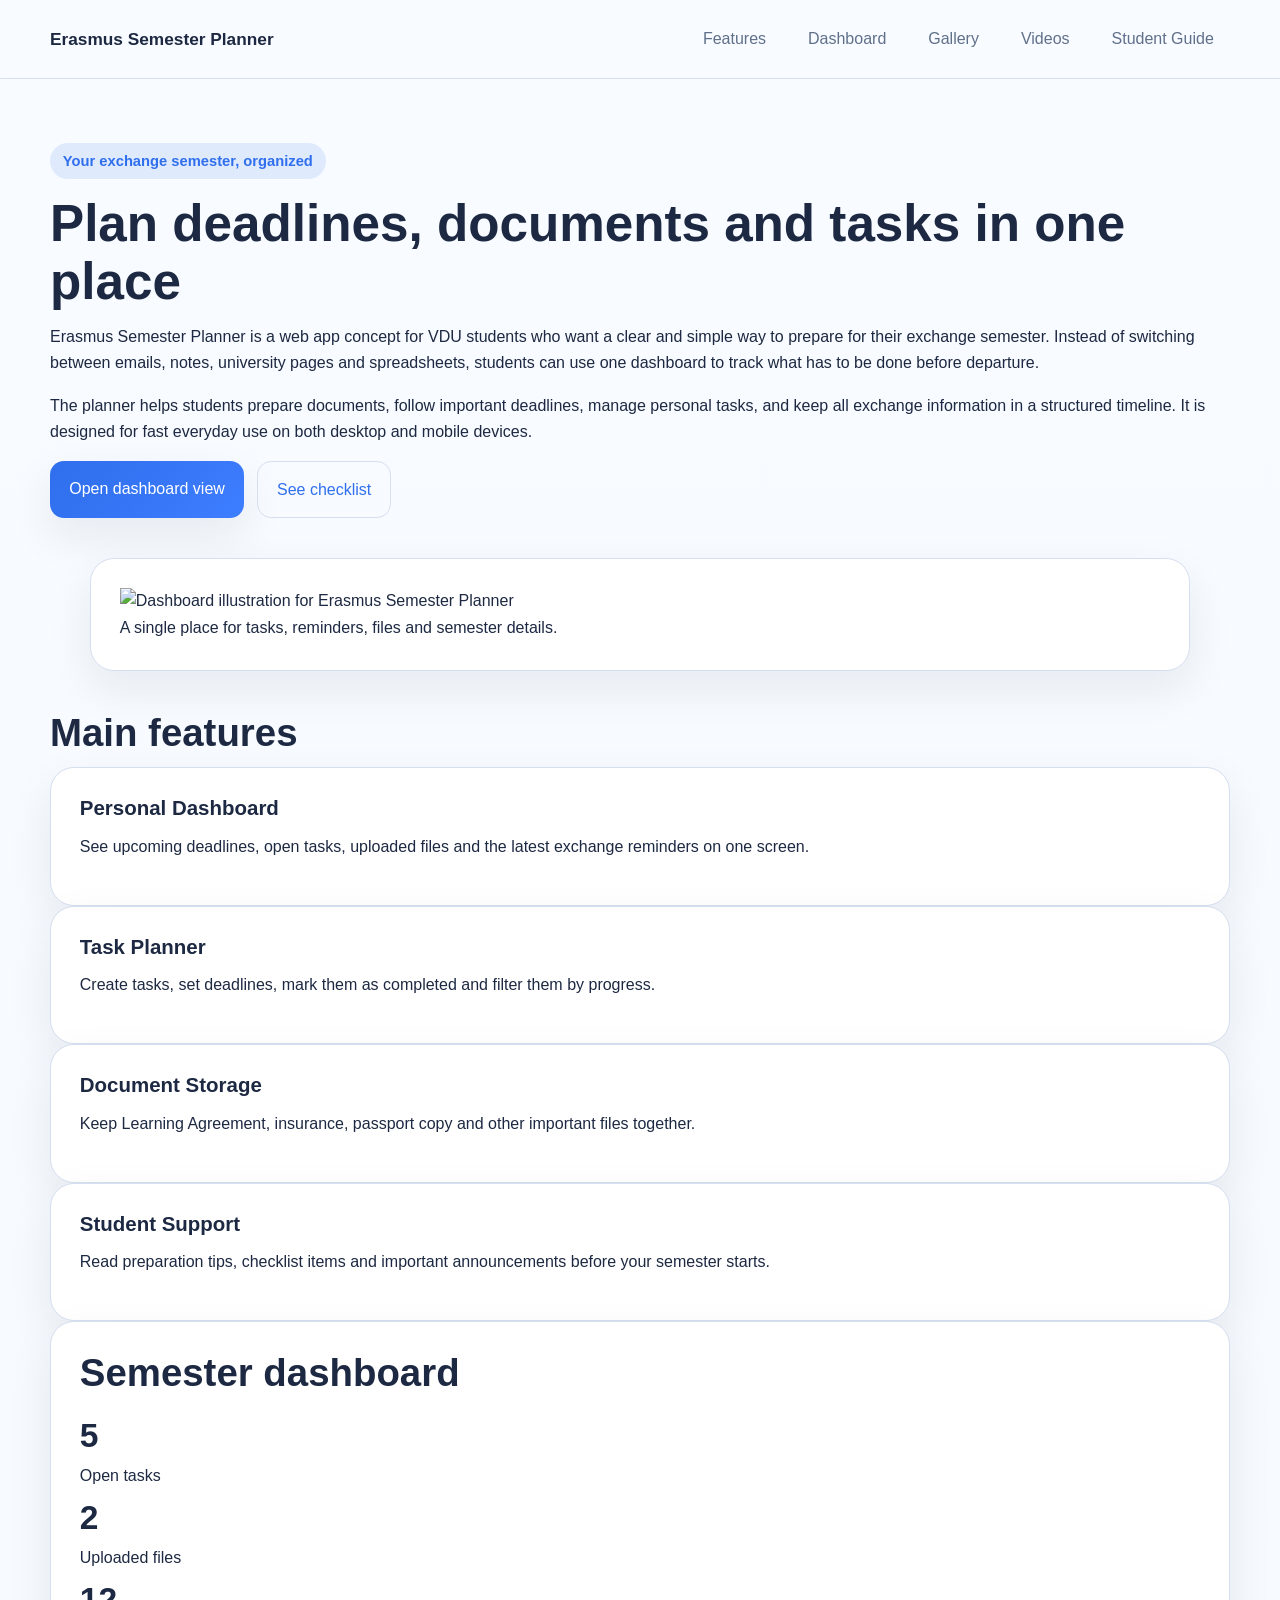
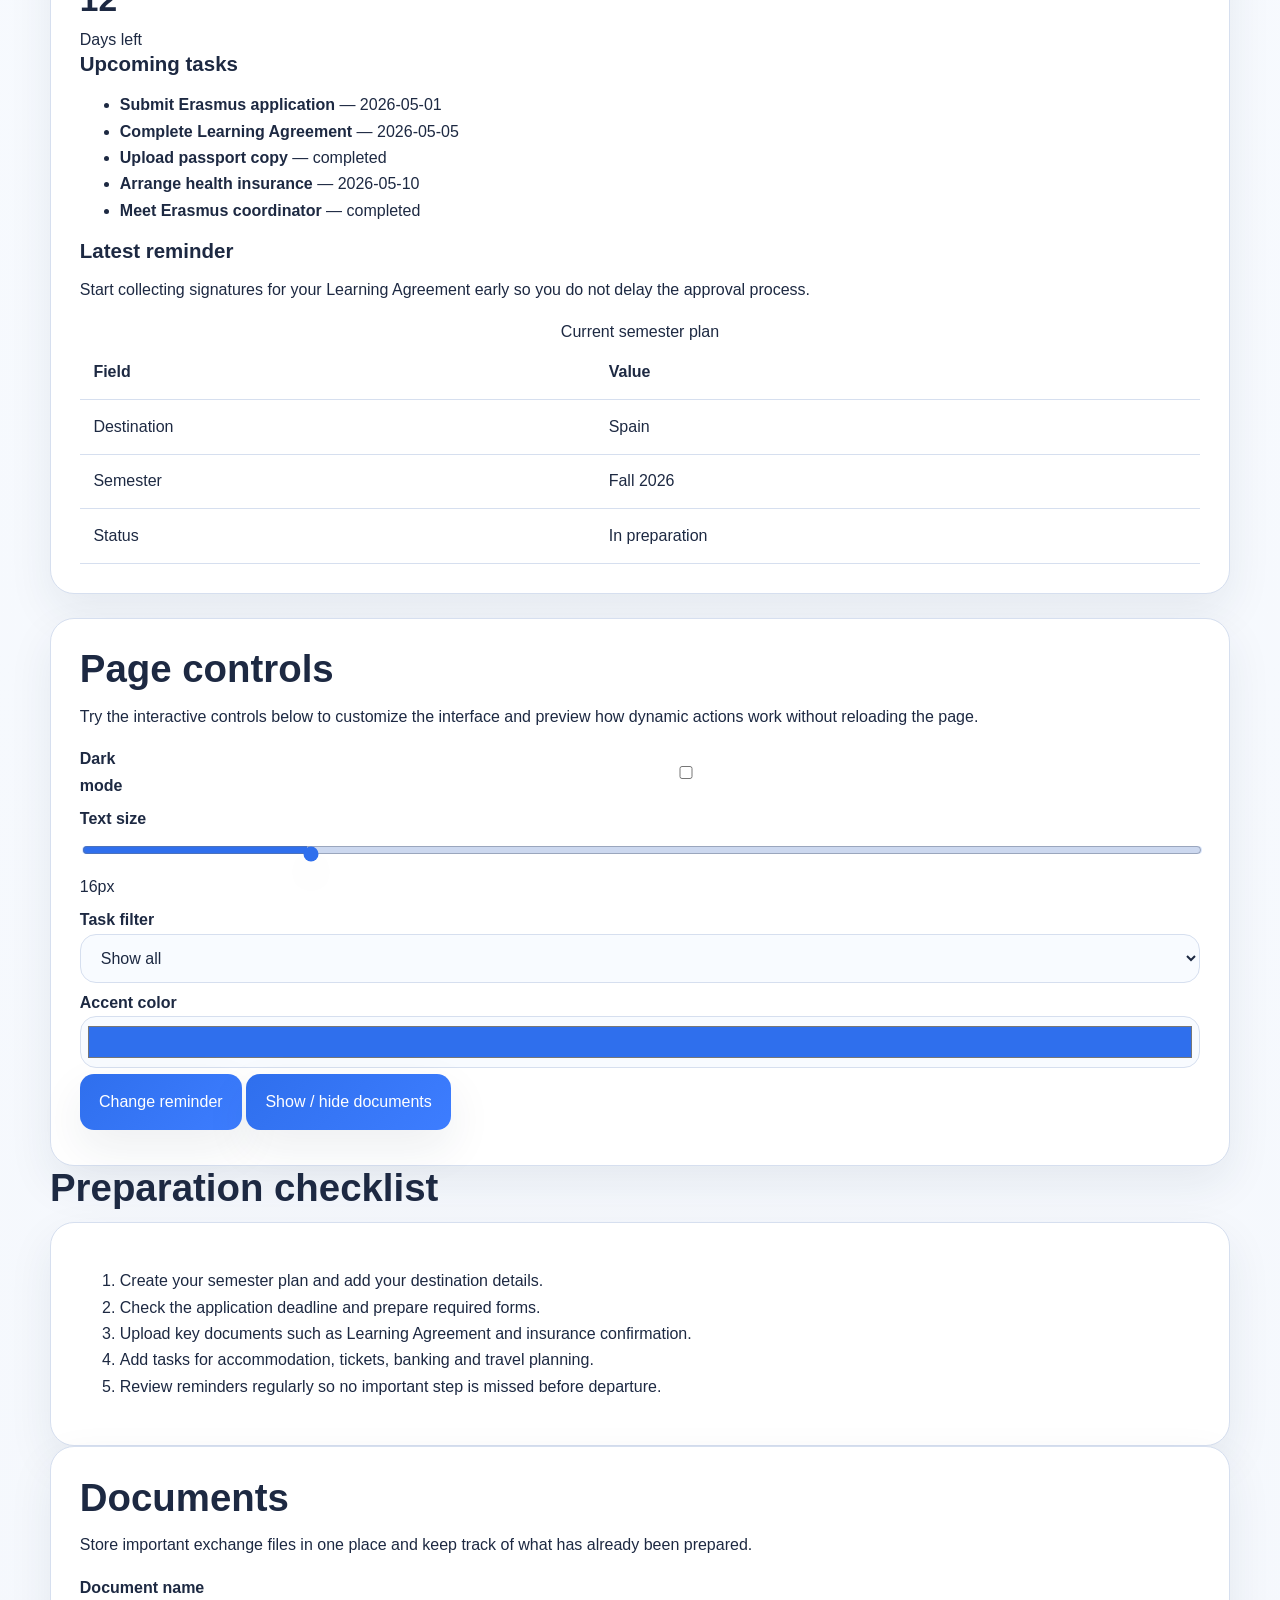
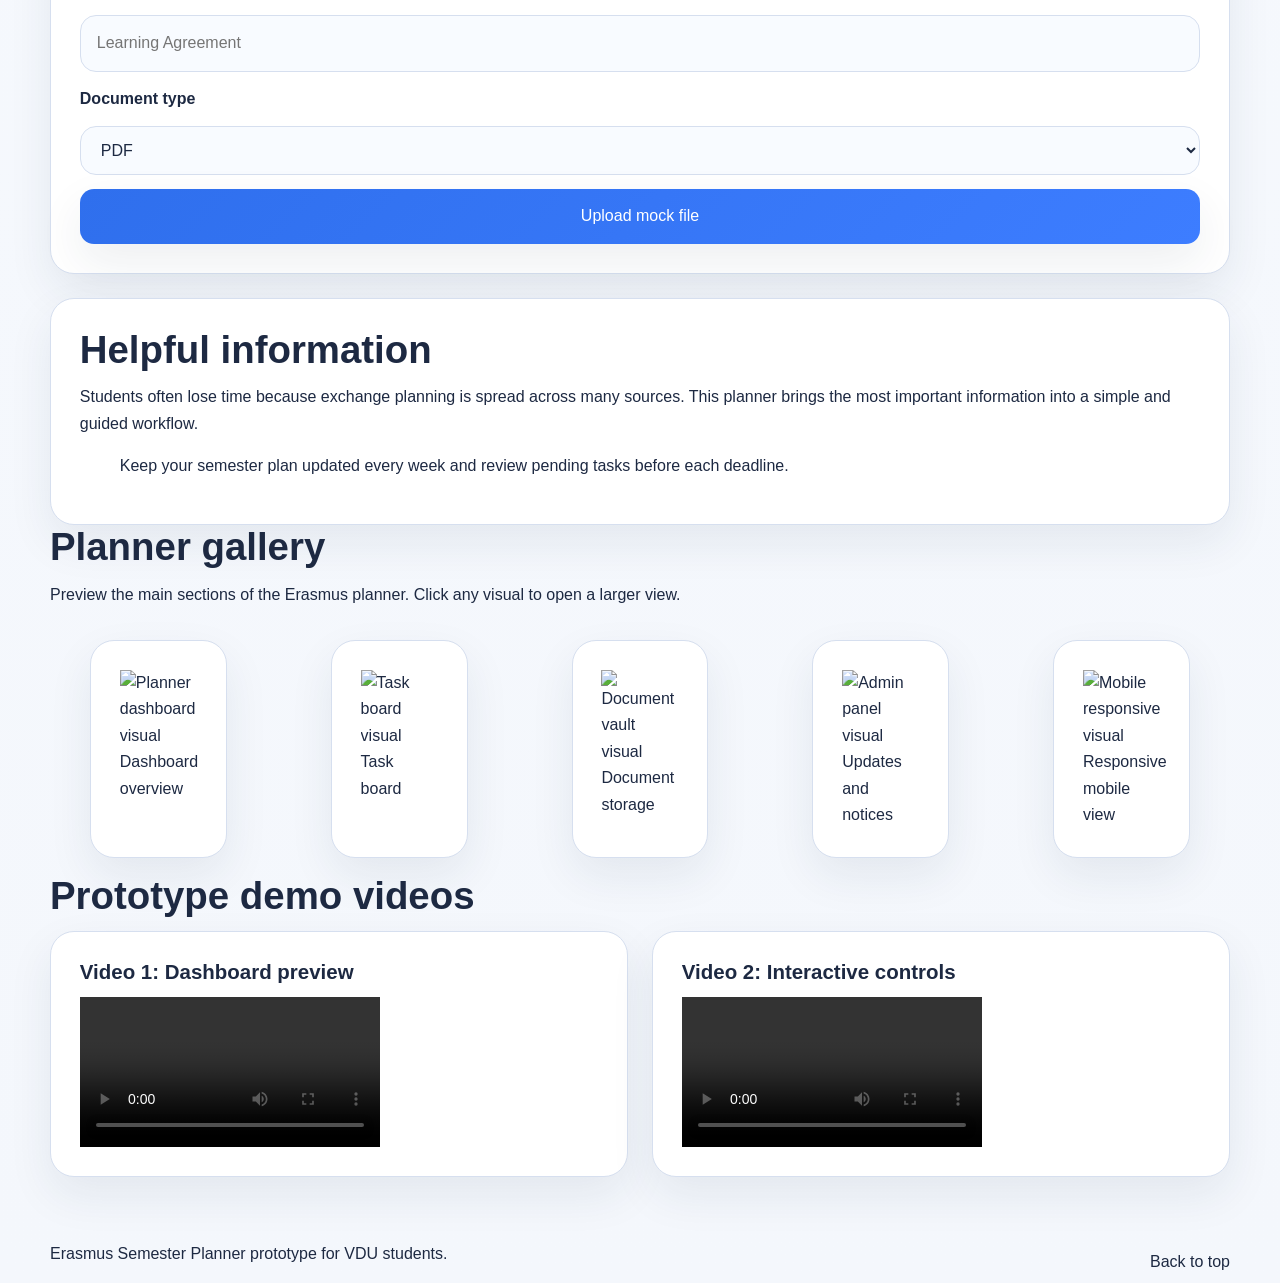
==== commit e96b1ccd: "Add files via upload" ====
--- a/index.html
+++ b/index.html
@@ -3,66 +3,240 @@
 <head>
   <meta charset="UTF-8" />
   <meta name="viewport" content="width=device-width, initial-scale=1.0" />
-  <meta name="description" content="Login or register to enter the Erasmus Semester Planner prototype." />
-  <title>Erasmus Semester Planner | Login</title>
+  <meta name="description" content="Erasmus Semester Planner for VDU Students - responsive frontend prototype" />
+  <title>Erasmus Semester Planner</title>
   <link rel="stylesheet" href="styles.css" />
 </head>
-<body class="auth-page">
-  <main class="auth-screen">
-    <section class="auth-hero-panel">
-      <span class="eyebrow">VDU Erasmus planner</span>
-      <h1>Plan your exchange semester from one clear workspace.</h1>
-      <p>
-        This prototype helps students organize their destination, deadlines, tasks, documents and preparation notes before departure.
-      </p>
-      <ul class="checklist-list auth-benefits">
-        <li>Preview your semester dashboard and planning progress</li>
-        <li>Add tasks and file names without reloading the page</li>
-        <li>Use a responsive interface on desktop and mobile</li>
-      </ul>
-      <figure class="card auth-visual-card">
-        <img src="login-register.svg" alt="Login and registration illustration for Erasmus planner" />
+<body>
+  <header class="site-header" id="top">
+    <div class="container nav-wrap">
+      <a class="brand" href="#hero">Erasmus Semester Planner</a>
+      <nav>
+        <ul class="nav-list">
+          <li><a href="#features">Features</a></li>
+          <li><a href="#dashboard">Dashboard</a></li>
+          <li><a href="#gallery">Gallery</a></li>
+          <li><a href="#videos">Videos</a></li>
+          <li><a href="details.html">Student Guide</a></li>
+        </ul>
+      </nav>
+    </div>
+  </header>
+
+  <main>
+    <section class="hero container grid-2" id="hero">
+      <article>
+        <p class="eyebrow">Your exchange semester, organized</p>
+        <h1>Plan deadlines, documents and tasks in one place</h1>
+        <p>
+          Erasmus Semester Planner is a web app concept for VDU students who want a clear and simple way to prepare for their exchange semester.
+          Instead of switching between emails, notes, university pages and spreadsheets, students can use one dashboard to track what has to be done before departure.
+        </p>
+        <p>
+          The planner helps students prepare documents, follow important deadlines, manage personal tasks, and keep all exchange information in a structured timeline.
+          It is designed for fast everyday use on both desktop and mobile devices.
+        </p>
+        <div class="cta-row">
+          <a class="button primary" href="#dashboard">Open dashboard view</a>
+          <a class="button secondary" href="#checklist">See checklist</a>
+        </div>
+      </article>
+      <figure class="hero-card card">
+        <img src="assets/images/planner-dashboard.svg" alt="Dashboard illustration for Erasmus Semester Planner" />
+        <figcaption>A single place for tasks, reminders, files and semester details.</figcaption>
       </figure>
     </section>
 
-    <section class="card auth-form-panel">
-      <div class="brand auth-brand">
-        <span class="brand-mark">✈</span>
-        <span>Erasmus Semester Planner</span>
-      </div>
-      <h2>Login or create account</h2>
-      <p class="section-intro">Sign in first to open the full website and planner sections.</p>
-
-      <div class="tab-row" role="tablist" aria-label="Authentication tabs">
-        <button class="tab-button active" id="showLogin" type="button">Login</button>
-        <button class="tab-button" id="showRegister" type="button">Register</button>
-      </div>
-
-      <form id="loginForm" class="simple-form">
-        <label for="loginEmail">Email</label>
-        <input id="loginEmail" type="email" value="yaroslava.halushko@vdu.lt" required />
-        <label for="loginPassword">Password</label>
-        <input id="loginPassword" type="password" value="password123" required />
-        <button type="submit">Enter planner</button>
-      </form>
-
-      <form id="registerForm" class="simple-form hidden">
-        <label for="registerName">Full name</label>
-        <input id="registerName" type="text" placeholder="Yaroslava Halushko" required />
-        <label for="registerEmail">Email</label>
-        <input id="registerEmail" type="email" placeholder="student@vdu.lt" required />
-        <label for="registerCountry">Destination country</label>
-        <input id="registerCountry" type="text" placeholder="Spain" required />
-        <label for="registerSemester">Semester</label>
-        <input id="registerSemester" type="text" placeholder="Fall 2026" required />
-        <label for="registerPassword">Password</label>
-        <input id="registerPassword" type="password" placeholder="Create password" required />
-        <button type="submit">Create account and continue</button>
-      </form>
-
-      <p class="auth-status" id="authStatus">This prototype stores profile data only in your browser and opens the website after login.</p>
+    <section class="container" id="features">
+      <h2>Main features</h2>
+      <div class="card-grid">
+        <article class="card feature-card">
+          <h3>Personal Dashboard</h3>
+          <p>See upcoming deadlines, open tasks, uploaded files and the latest exchange reminders on one screen.</p>
+        </article>
+        <article class="card feature-card">
+          <h3>Task Planner</h3>
+          <p>Create tasks, set deadlines, mark them as completed and filter them by progress.</p>
+        </article>
+        <article class="card feature-card">
+          <h3>Document Storage</h3>
+          <p>Keep Learning Agreement, insurance, passport copy and other important files together.</p>
+        </article>
+        <article class="card feature-card">
+          <h3>Student Support</h3>
+          <p>Read preparation tips, checklist items and important announcements before your semester starts.</p>
+        </article>
+      </div>
+    </section>
+
+    <section class="container grid-2" id="dashboard">
+      <article class="card dashboard-panel">
+        <h2>Semester dashboard</h2>
+        <div class="stats">
+          <div class="stat-box">
+            <span class="stat-number" id="taskCount">5</span>
+            <span class="stat-label">Open tasks</span>
+          </div>
+          <div class="stat-box accent-green">
+            <span class="stat-number">2</span>
+            <span class="stat-label">Uploaded files</span>
+          </div>
+          <div class="stat-box accent-orange">
+            <span class="stat-number">12</span>
+            <span class="stat-label">Days left</span>
+          </div>
+        </div>
+
+        <div class="two-columns">
+          <div>
+            <h3>Upcoming tasks</h3>
+            <ul class="check-list" id="taskList">
+              <li data-status="pending"><strong>Submit Erasmus application</strong> — 2026-05-01</li>
+              <li data-status="pending"><strong>Complete Learning Agreement</strong> — 2026-05-05</li>
+              <li data-status="completed"><strong>Upload passport copy</strong> — completed</li>
+              <li data-status="pending"><strong>Arrange health insurance</strong> — 2026-05-10</li>
+              <li data-status="completed"><strong>Meet Erasmus coordinator</strong> — completed</li>
+            </ul>
+          </div>
+          <aside>
+            <h3>Latest reminder</h3>
+            <p id="announcementText">Start collecting signatures for your Learning Agreement early so you do not delay the approval process.</p>
+            <table>
+              <caption>Current semester plan</caption>
+              <thead>
+                <tr><th>Field</th><th>Value</th></tr>
+              </thead>
+              <tbody>
+                <tr><td>Destination</td><td>Spain</td></tr>
+                <tr><td>Semester</td><td>Fall 2026</td></tr>
+                <tr><td>Status</td><td>In preparation</td></tr>
+              </tbody>
+            </table>
+          </aside>
+        </div>
+      </article>
+
+      <aside class="card controls-panel" id="controls">
+        <h2>Page controls</h2>
+        <p>Try the interactive controls below to customize the interface and preview how dynamic actions work without reloading the page.</p>
+
+        <div class="control-group">
+          <label class="switch-row">
+            <span>Dark mode</span>
+            <input type="checkbox" id="themeToggle" />
+          </label>
+        </div>
+
+        <div class="control-group">
+          <label for="fontSlider">Text size</label>
+          <input type="range" id="fontSlider" min="15" max="20" value="16" />
+          <span id="fontValue">16px</span>
+        </div>
+
+        <div class="control-group">
+          <label for="statusFilter">Task filter</label>
+          <select id="statusFilter">
+            <option value="all">Show all</option>
+            <option value="pending">Pending only</option>
+            <option value="completed">Completed only</option>
+          </select>
+        </div>
+
+        <div class="control-group">
+          <label for="colorPicker">Accent color</label>
+          <input type="color" id="colorPicker" value="#2f6fed" />
+        </div>
+
+        <div class="control-group buttons-stack">
+          <button id="messageBtn">Change reminder</button>
+          <button id="toggleDocsBtn">Show / hide documents</button>
+        </div>
+      </aside>
+    </section>
+
+    <section class="container" id="checklist">
+      <h2>Preparation checklist</h2>
+      <div class="card checklist-card">
+        <ol>
+          <li>Create your semester plan and add your destination details.</li>
+          <li>Check the application deadline and prepare required forms.</li>
+          <li>Upload key documents such as Learning Agreement and insurance confirmation.</li>
+          <li>Add tasks for accommodation, tickets, banking and travel planning.</li>
+          <li>Review reminders regularly so no important step is missed before departure.</li>
+        </ol>
+      </div>
+    </section>
+
+    <section class="container grid-2" id="docs-and-admin">
+      <article class="card" id="documentsBlock">
+        <h2>Documents</h2>
+        <p>Store important exchange files in one place and keep track of what has already been prepared.</p>
+        <form class="simple-form">
+          <label for="docName">Document name</label>
+          <input id="docName" type="text" placeholder="Learning Agreement" />
+          <label for="docType">Document type</label>
+          <select id="docType">
+            <option>PDF</option>
+            <option>Image</option>
+            <option>Form</option>
+          </select>
+          <button type="button">Upload mock file</button>
+        </form>
+      </article>
+
+      <article class="card">
+        <h2>Helpful information</h2>
+        <p>Students often lose time because exchange planning is spread across many sources. This planner brings the most important information into a simple and guided workflow.</p>
+        <blockquote>
+          Keep your semester plan updated every week and review pending tasks before each deadline.
+        </blockquote>
+      </article>
+    </section>
+
+    <section class="container" id="gallery">
+      <h2>Planner gallery</h2>
+      <p>Preview the main sections of the Erasmus planner. Click any visual to open a larger view.</p>
+      <div class="gallery-grid">
+        <figure class="gallery-item card"><img src="assets/images/planner-dashboard.svg" alt="Planner dashboard visual" /><figcaption>Dashboard overview</figcaption></figure>
+        <figure class="gallery-item card"><img src="assets/images/task-board.svg" alt="Task board visual" /><figcaption>Task board</figcaption></figure>
+        <figure class="gallery-item card"><img src="assets/images/document-vault.svg" alt="Document vault visual" /><figcaption>Document storage</figcaption></figure>
+        <figure class="gallery-item card"><img src="assets/images/admin-panel.svg" alt="Admin panel visual" /><figcaption>Updates and notices</figcaption></figure>
+        <figure class="gallery-item card"><img src="assets/images/mobile-view.svg" alt="Mobile responsive visual" /><figcaption>Responsive mobile view</figcaption></figure>
+      </div>
+    </section>
+
+    <section class="container" id="videos">
+      <h2>Prototype demo videos</h2>
+      <div class="video-grid">
+        <article class="card">
+          <h3>Video 1: Dashboard preview</h3>
+          <video controls preload="metadata">
+            <source src="assets/videos/demo-dashboard.mp4" type="video/mp4" />
+            Your browser does not support the video tag.
+          </video>
+        </article>
+        <article class="card">
+          <h3>Video 2: Interactive controls</h3>
+          <video controls preload="metadata">
+            <source src="assets/videos/demo-task-controls.mp4" type="video/mp4" />
+            Your browser does not support the video tag.
+          </video>
+        </article>
+      </div>
     </section>
   </main>
+
+  <footer class="site-footer">
+    <div class="container footer-wrap">
+      <p>Erasmus Semester Planner prototype for VDU students.</p>
+      <a href="#top">Back to top</a>
+    </div>
+  </footer>
+
+  <dialog id="lightbox">
+    <img id="lightboxImage" alt="Expanded preview" />
+    <button id="closeLightbox">Close</button>
+  </dialog>
 
   <script src="script.js"></script>
 </body>
--- a/styles.css
+++ b/styles.css
@@ -455,3 +455,23 @@
   .auth-hero-panel { padding: 1rem 0 0; }
   .auth-form-panel { padding: 1.25rem; }
 }
+
+
+.planner-side-card { align-self: start; }
+.workspace-layout { grid-template-columns: 1.35fr 0.75fr; align-items: start; }
+.workspace-controls-grid { display: grid; grid-template-columns: repeat(2, minmax(0, 1fr)); gap: 1rem; margin-top: 1.2rem; }
+.control-card p.meta { margin-top: 0.75rem; margin-bottom: 0; }
+.slider-card input[type="range"] { width: 100%; display: block; }
+.top-gap { margin-top: 1.2rem; }
+.workspace-main-card .helper-box { margin-top: 1rem; }
+.workspace-side-card .resource-list { margin-top: 1rem; }
+input[type="range"]::-webkit-slider-thumb { -webkit-appearance: none; width: 20px; height: 20px; border-radius: 50%; background: var(--accent); border: none; box-shadow: var(--shadow); }
+input[type="range"]::-webkit-slider-runnable-track { height: 8px; border-radius: 999px; background: rgba(47,111,237,0.18); }
+input[type="range"]::-moz-range-thumb { width: 20px; height: 20px; border-radius: 50%; background: var(--accent); border: none; box-shadow: var(--shadow); }
+input[type="range"]::-moz-range-track { height: 8px; border-radius: 999px; background: rgba(47,111,237,0.18); }
+@media (max-width: 1120px) {
+  .workspace-layout { grid-template-columns: 1fr; }
+}
+@media (max-width: 980px) {
+  .workspace-controls-grid { grid-template-columns: 1fr; }
+}
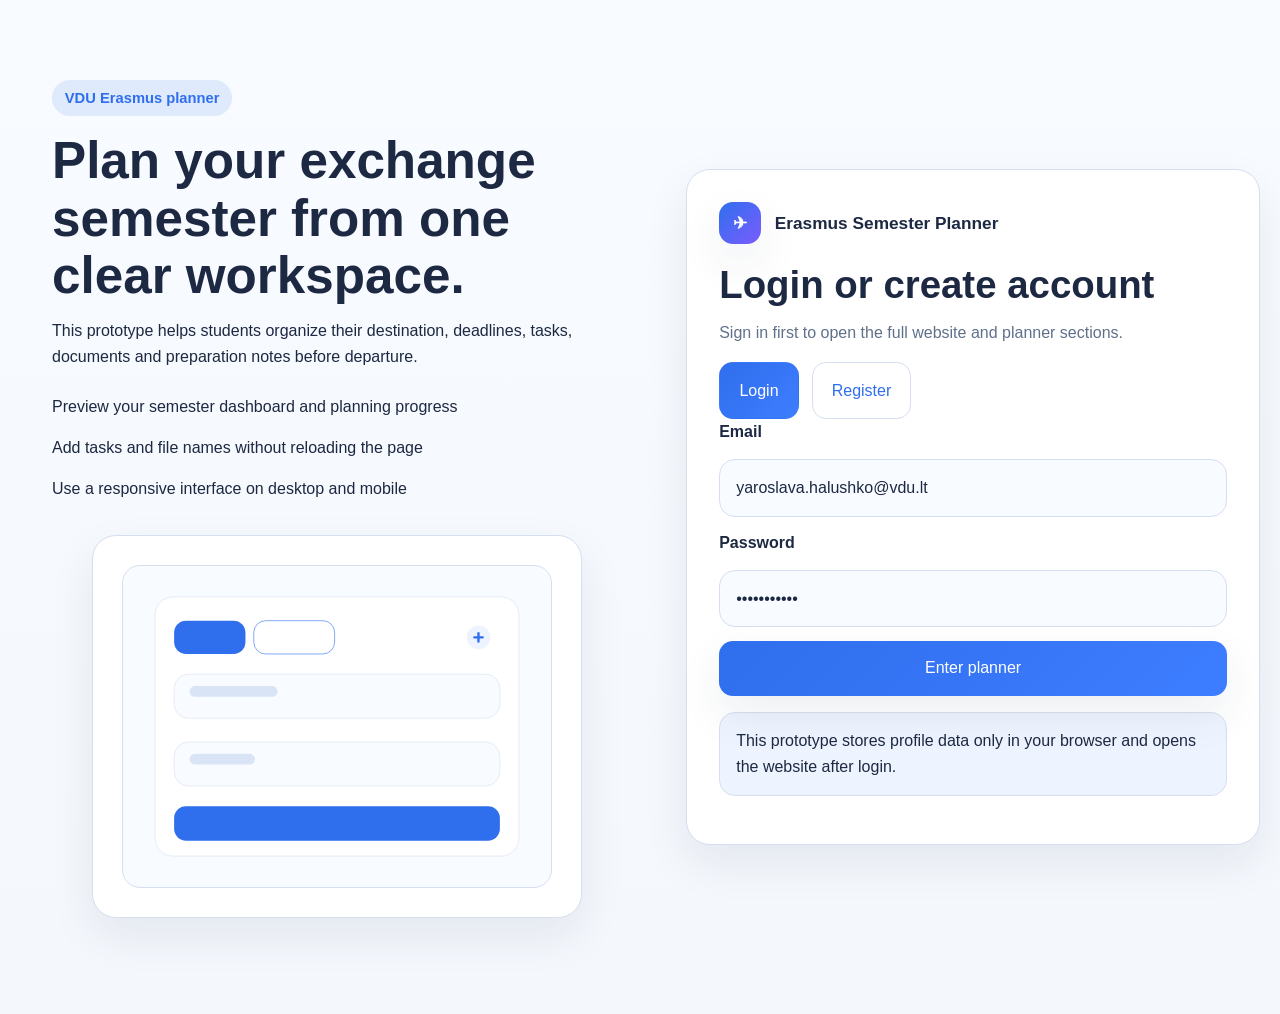
==== commit bcb53a67: "Add files via upload" ====
--- a/index.html
+++ b/index.html
@@ -3,240 +3,66 @@
 <head>
   <meta charset="UTF-8" />
   <meta name="viewport" content="width=device-width, initial-scale=1.0" />
-  <meta name="description" content="Erasmus Semester Planner for VDU Students - responsive frontend prototype" />
-  <title>Erasmus Semester Planner</title>
+  <meta name="description" content="Login or register to enter the Erasmus Semester Planner prototype." />
+  <title>Erasmus Semester Planner | Login</title>
   <link rel="stylesheet" href="styles.css" />
 </head>
-<body>
-  <header class="site-header" id="top">
-    <div class="container nav-wrap">
-      <a class="brand" href="#hero">Erasmus Semester Planner</a>
-      <nav>
-        <ul class="nav-list">
-          <li><a href="#features">Features</a></li>
-          <li><a href="#dashboard">Dashboard</a></li>
-          <li><a href="#gallery">Gallery</a></li>
-          <li><a href="#videos">Videos</a></li>
-          <li><a href="details.html">Student Guide</a></li>
-        </ul>
-      </nav>
-    </div>
-  </header>
-
-  <main>
-    <section class="hero container grid-2" id="hero">
-      <article>
-        <p class="eyebrow">Your exchange semester, organized</p>
-        <h1>Plan deadlines, documents and tasks in one place</h1>
-        <p>
-          Erasmus Semester Planner is a web app concept for VDU students who want a clear and simple way to prepare for their exchange semester.
-          Instead of switching between emails, notes, university pages and spreadsheets, students can use one dashboard to track what has to be done before departure.
-        </p>
-        <p>
-          The planner helps students prepare documents, follow important deadlines, manage personal tasks, and keep all exchange information in a structured timeline.
-          It is designed for fast everyday use on both desktop and mobile devices.
-        </p>
-        <div class="cta-row">
-          <a class="button primary" href="#dashboard">Open dashboard view</a>
-          <a class="button secondary" href="#checklist">See checklist</a>
-        </div>
-      </article>
-      <figure class="hero-card card">
-        <img src="assets/images/planner-dashboard.svg" alt="Dashboard illustration for Erasmus Semester Planner" />
-        <figcaption>A single place for tasks, reminders, files and semester details.</figcaption>
+<body class="auth-page">
+  <main class="auth-screen">
+    <section class="auth-hero-panel">
+      <span class="eyebrow">VDU Erasmus planner</span>
+      <h1>Plan your exchange semester from one clear workspace.</h1>
+      <p>
+        This prototype helps students organize their destination, deadlines, tasks, documents and preparation notes before departure.
+      </p>
+      <ul class="checklist-list auth-benefits">
+        <li>Preview your semester dashboard and planning progress</li>
+        <li>Add tasks and file names without reloading the page</li>
+        <li>Use a responsive interface on desktop and mobile</li>
+      </ul>
+      <figure class="card auth-visual-card">
+        <img src="login-register.svg" alt="Login and registration illustration for Erasmus planner" />
       </figure>
     </section>
 
-    <section class="container" id="features">
-      <h2>Main features</h2>
-      <div class="card-grid">
-        <article class="card feature-card">
-          <h3>Personal Dashboard</h3>
-          <p>See upcoming deadlines, open tasks, uploaded files and the latest exchange reminders on one screen.</p>
-        </article>
-        <article class="card feature-card">
-          <h3>Task Planner</h3>
-          <p>Create tasks, set deadlines, mark them as completed and filter them by progress.</p>
-        </article>
-        <article class="card feature-card">
-          <h3>Document Storage</h3>
-          <p>Keep Learning Agreement, insurance, passport copy and other important files together.</p>
-        </article>
-        <article class="card feature-card">
-          <h3>Student Support</h3>
-          <p>Read preparation tips, checklist items and important announcements before your semester starts.</p>
-        </article>
+    <section class="card auth-form-panel">
+      <div class="brand auth-brand">
+        <span class="brand-mark">✈</span>
+        <span>Erasmus Semester Planner</span>
       </div>
-    </section>
+      <h2>Login or create account</h2>
+      <p class="section-intro">Sign in first to open the full website and planner sections.</p>
 
-    <section class="container grid-2" id="dashboard">
-      <article class="card dashboard-panel">
-        <h2>Semester dashboard</h2>
-        <div class="stats">
-          <div class="stat-box">
-            <span class="stat-number" id="taskCount">5</span>
-            <span class="stat-label">Open tasks</span>
-          </div>
-          <div class="stat-box accent-green">
-            <span class="stat-number">2</span>
-            <span class="stat-label">Uploaded files</span>
-          </div>
-          <div class="stat-box accent-orange">
-            <span class="stat-number">12</span>
-            <span class="stat-label">Days left</span>
-          </div>
-        </div>
+      <div class="tab-row" role="tablist" aria-label="Authentication tabs">
+        <button class="tab-button active" id="showLogin" type="button">Login</button>
+        <button class="tab-button" id="showRegister" type="button">Register</button>
+      </div>
 
-        <div class="two-columns">
-          <div>
-            <h3>Upcoming tasks</h3>
-            <ul class="check-list" id="taskList">
-              <li data-status="pending"><strong>Submit Erasmus application</strong> — 2026-05-01</li>
-              <li data-status="pending"><strong>Complete Learning Agreement</strong> — 2026-05-05</li>
-              <li data-status="completed"><strong>Upload passport copy</strong> — completed</li>
-              <li data-status="pending"><strong>Arrange health insurance</strong> — 2026-05-10</li>
-              <li data-status="completed"><strong>Meet Erasmus coordinator</strong> — completed</li>
-            </ul>
-          </div>
-          <aside>
-            <h3>Latest reminder</h3>
-            <p id="announcementText">Start collecting signatures for your Learning Agreement early so you do not delay the approval process.</p>
-            <table>
-              <caption>Current semester plan</caption>
-              <thead>
-                <tr><th>Field</th><th>Value</th></tr>
-              </thead>
-              <tbody>
-                <tr><td>Destination</td><td>Spain</td></tr>
-                <tr><td>Semester</td><td>Fall 2026</td></tr>
-                <tr><td>Status</td><td>In preparation</td></tr>
-              </tbody>
-            </table>
-          </aside>
-        </div>
-      </article>
+      <form id="loginForm" class="simple-form">
+        <label for="loginEmail">Email</label>
+        <input id="loginEmail" type="email" value="yaroslava.halushko@vdu.lt" required />
+        <label for="loginPassword">Password</label>
+        <input id="loginPassword" type="password" value="password123" required />
+        <button type="submit">Enter planner</button>
+      </form>
 
-      <aside class="card controls-panel" id="controls">
-        <h2>Page controls</h2>
-        <p>Try the interactive controls below to customize the interface and preview how dynamic actions work without reloading the page.</p>
+      <form id="registerForm" class="simple-form hidden">
+        <label for="registerName">Full name</label>
+        <input id="registerName" type="text" placeholder="Yaroslava Halushko" required />
+        <label for="registerEmail">Email</label>
+        <input id="registerEmail" type="email" placeholder="student@vdu.lt" required />
+        <label for="registerCountry">Destination country</label>
+        <input id="registerCountry" type="text" placeholder="Spain" required />
+        <label for="registerSemester">Semester</label>
+        <input id="registerSemester" type="text" placeholder="Fall 2026" required />
+        <label for="registerPassword">Password</label>
+        <input id="registerPassword" type="password" placeholder="Create password" required />
+        <button type="submit">Create account and continue</button>
+      </form>
 
-        <div class="control-group">
-          <label class="switch-row">
-            <span>Dark mode</span>
-            <input type="checkbox" id="themeToggle" />
-          </label>
-        </div>
-
-        <div class="control-group">
-          <label for="fontSlider">Text size</label>
-          <input type="range" id="fontSlider" min="15" max="20" value="16" />
-          <span id="fontValue">16px</span>
-        </div>
-
-        <div class="control-group">
-          <label for="statusFilter">Task filter</label>
-          <select id="statusFilter">
-            <option value="all">Show all</option>
-            <option value="pending">Pending only</option>
-            <option value="completed">Completed only</option>
-          </select>
-        </div>
-
-        <div class="control-group">
-          <label for="colorPicker">Accent color</label>
-          <input type="color" id="colorPicker" value="#2f6fed" />
-        </div>
-
-        <div class="control-group buttons-stack">
-          <button id="messageBtn">Change reminder</button>
-          <button id="toggleDocsBtn">Show / hide documents</button>
-        </div>
-      </aside>
-    </section>
-
-    <section class="container" id="checklist">
-      <h2>Preparation checklist</h2>
-      <div class="card checklist-card">
-        <ol>
-          <li>Create your semester plan and add your destination details.</li>
-          <li>Check the application deadline and prepare required forms.</li>
-          <li>Upload key documents such as Learning Agreement and insurance confirmation.</li>
-          <li>Add tasks for accommodation, tickets, banking and travel planning.</li>
-          <li>Review reminders regularly so no important step is missed before departure.</li>
-        </ol>
-      </div>
-    </section>
-
-    <section class="container grid-2" id="docs-and-admin">
-      <article class="card" id="documentsBlock">
-        <h2>Documents</h2>
-        <p>Store important exchange files in one place and keep track of what has already been prepared.</p>
-        <form class="simple-form">
-          <label for="docName">Document name</label>
-          <input id="docName" type="text" placeholder="Learning Agreement" />
-          <label for="docType">Document type</label>
-          <select id="docType">
-            <option>PDF</option>
-            <option>Image</option>
-            <option>Form</option>
-          </select>
-          <button type="button">Upload mock file</button>
-        </form>
-      </article>
-
-      <article class="card">
-        <h2>Helpful information</h2>
-        <p>Students often lose time because exchange planning is spread across many sources. This planner brings the most important information into a simple and guided workflow.</p>
-        <blockquote>
-          Keep your semester plan updated every week and review pending tasks before each deadline.
-        </blockquote>
-      </article>
-    </section>
-
-    <section class="container" id="gallery">
-      <h2>Planner gallery</h2>
-      <p>Preview the main sections of the Erasmus planner. Click any visual to open a larger view.</p>
-      <div class="gallery-grid">
-        <figure class="gallery-item card"><img src="assets/images/planner-dashboard.svg" alt="Planner dashboard visual" /><figcaption>Dashboard overview</figcaption></figure>
-        <figure class="gallery-item card"><img src="assets/images/task-board.svg" alt="Task board visual" /><figcaption>Task board</figcaption></figure>
-        <figure class="gallery-item card"><img src="assets/images/document-vault.svg" alt="Document vault visual" /><figcaption>Document storage</figcaption></figure>
-        <figure class="gallery-item card"><img src="assets/images/admin-panel.svg" alt="Admin panel visual" /><figcaption>Updates and notices</figcaption></figure>
-        <figure class="gallery-item card"><img src="assets/images/mobile-view.svg" alt="Mobile responsive visual" /><figcaption>Responsive mobile view</figcaption></figure>
-      </div>
-    </section>
-
-    <section class="container" id="videos">
-      <h2>Prototype demo videos</h2>
-      <div class="video-grid">
-        <article class="card">
-          <h3>Video 1: Dashboard preview</h3>
-          <video controls preload="metadata">
-            <source src="assets/videos/demo-dashboard.mp4" type="video/mp4" />
-            Your browser does not support the video tag.
-          </video>
-        </article>
-        <article class="card">
-          <h3>Video 2: Interactive controls</h3>
-          <video controls preload="metadata">
-            <source src="assets/videos/demo-task-controls.mp4" type="video/mp4" />
-            Your browser does not support the video tag.
-          </video>
-        </article>
-      </div>
+      <p class="auth-status" id="authStatus">This prototype stores profile data only in your browser and opens the website after login.</p>
     </section>
   </main>
-
-  <footer class="site-footer">
-    <div class="container footer-wrap">
-      <p>Erasmus Semester Planner prototype for VDU students.</p>
-      <a href="#top">Back to top</a>
-    </div>
-  </footer>
-
-  <dialog id="lightbox">
-    <img id="lightboxImage" alt="Expanded preview" />
-    <button id="closeLightbox">Close</button>
-  </dialog>
 
   <script src="script.js"></script>
 </body>
--- a/styles.css
+++ b/styles.css
@@ -455,23 +455,3 @@
   .auth-hero-panel { padding: 1rem 0 0; }
   .auth-form-panel { padding: 1.25rem; }
 }
-
-
-.planner-side-card { align-self: start; }
-.workspace-layout { grid-template-columns: 1.35fr 0.75fr; align-items: start; }
-.workspace-controls-grid { display: grid; grid-template-columns: repeat(2, minmax(0, 1fr)); gap: 1rem; margin-top: 1.2rem; }
-.control-card p.meta { margin-top: 0.75rem; margin-bottom: 0; }
-.slider-card input[type="range"] { width: 100%; display: block; }
-.top-gap { margin-top: 1.2rem; }
-.workspace-main-card .helper-box { margin-top: 1rem; }
-.workspace-side-card .resource-list { margin-top: 1rem; }
-input[type="range"]::-webkit-slider-thumb { -webkit-appearance: none; width: 20px; height: 20px; border-radius: 50%; background: var(--accent); border: none; box-shadow: var(--shadow); }
-input[type="range"]::-webkit-slider-runnable-track { height: 8px; border-radius: 999px; background: rgba(47,111,237,0.18); }
-input[type="range"]::-moz-range-thumb { width: 20px; height: 20px; border-radius: 50%; background: var(--accent); border: none; box-shadow: var(--shadow); }
-input[type="range"]::-moz-range-track { height: 8px; border-radius: 999px; background: rgba(47,111,237,0.18); }
-@media (max-width: 1120px) {
-  .workspace-layout { grid-template-columns: 1fr; }
-}
-@media (max-width: 980px) {
-  .workspace-controls-grid { grid-template-columns: 1fr; }
-}
